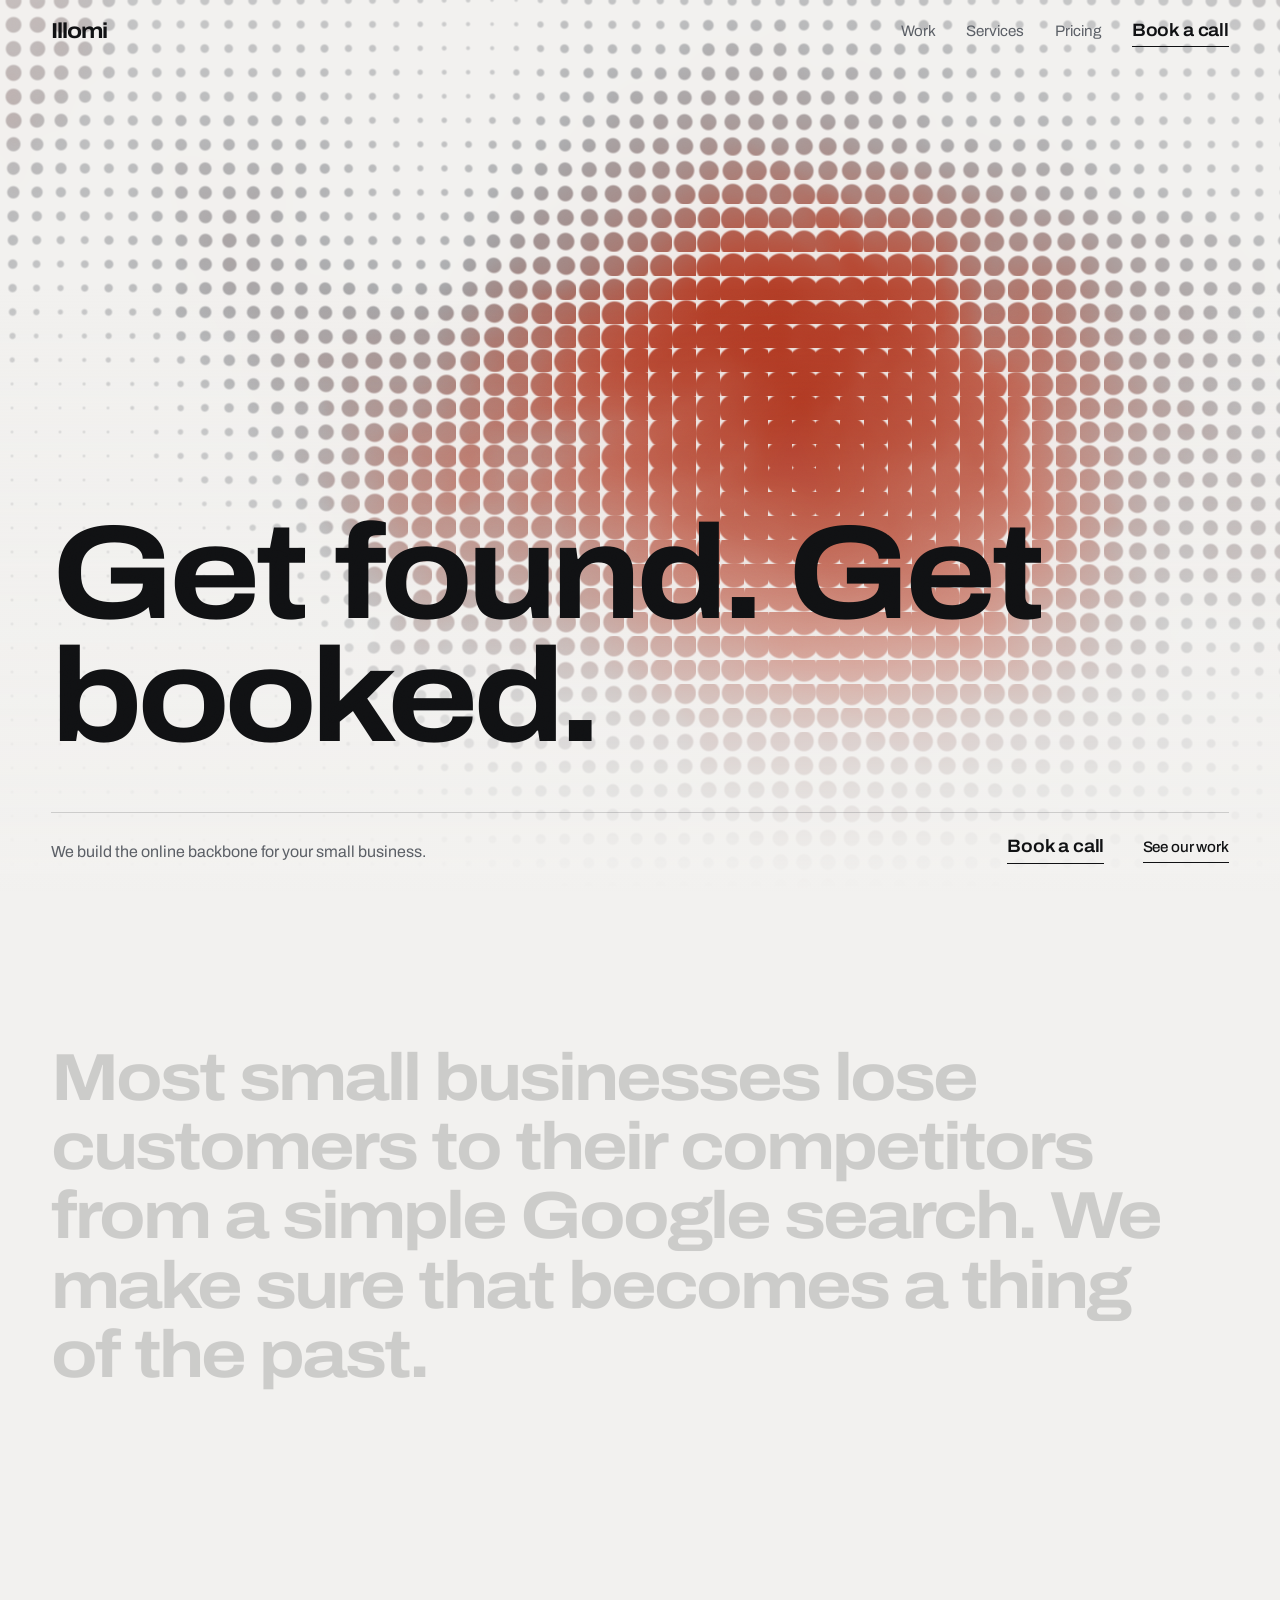
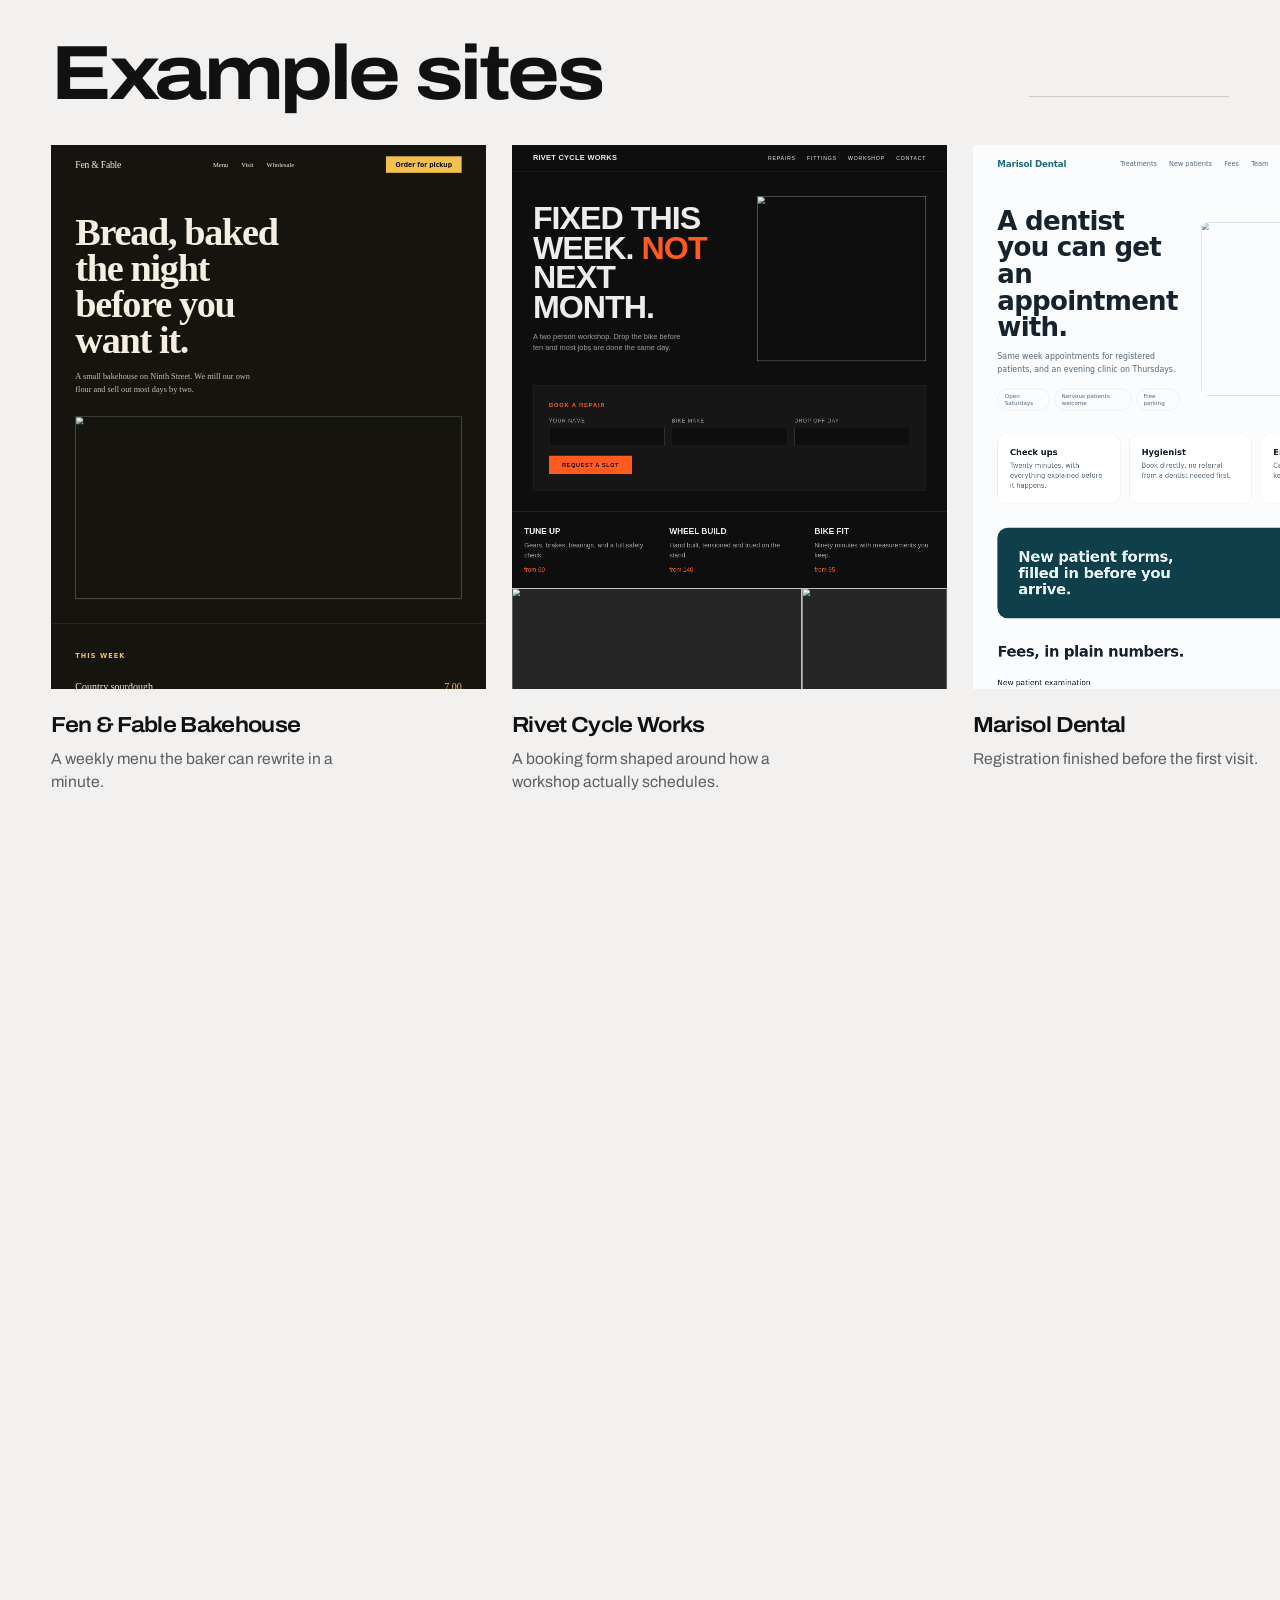
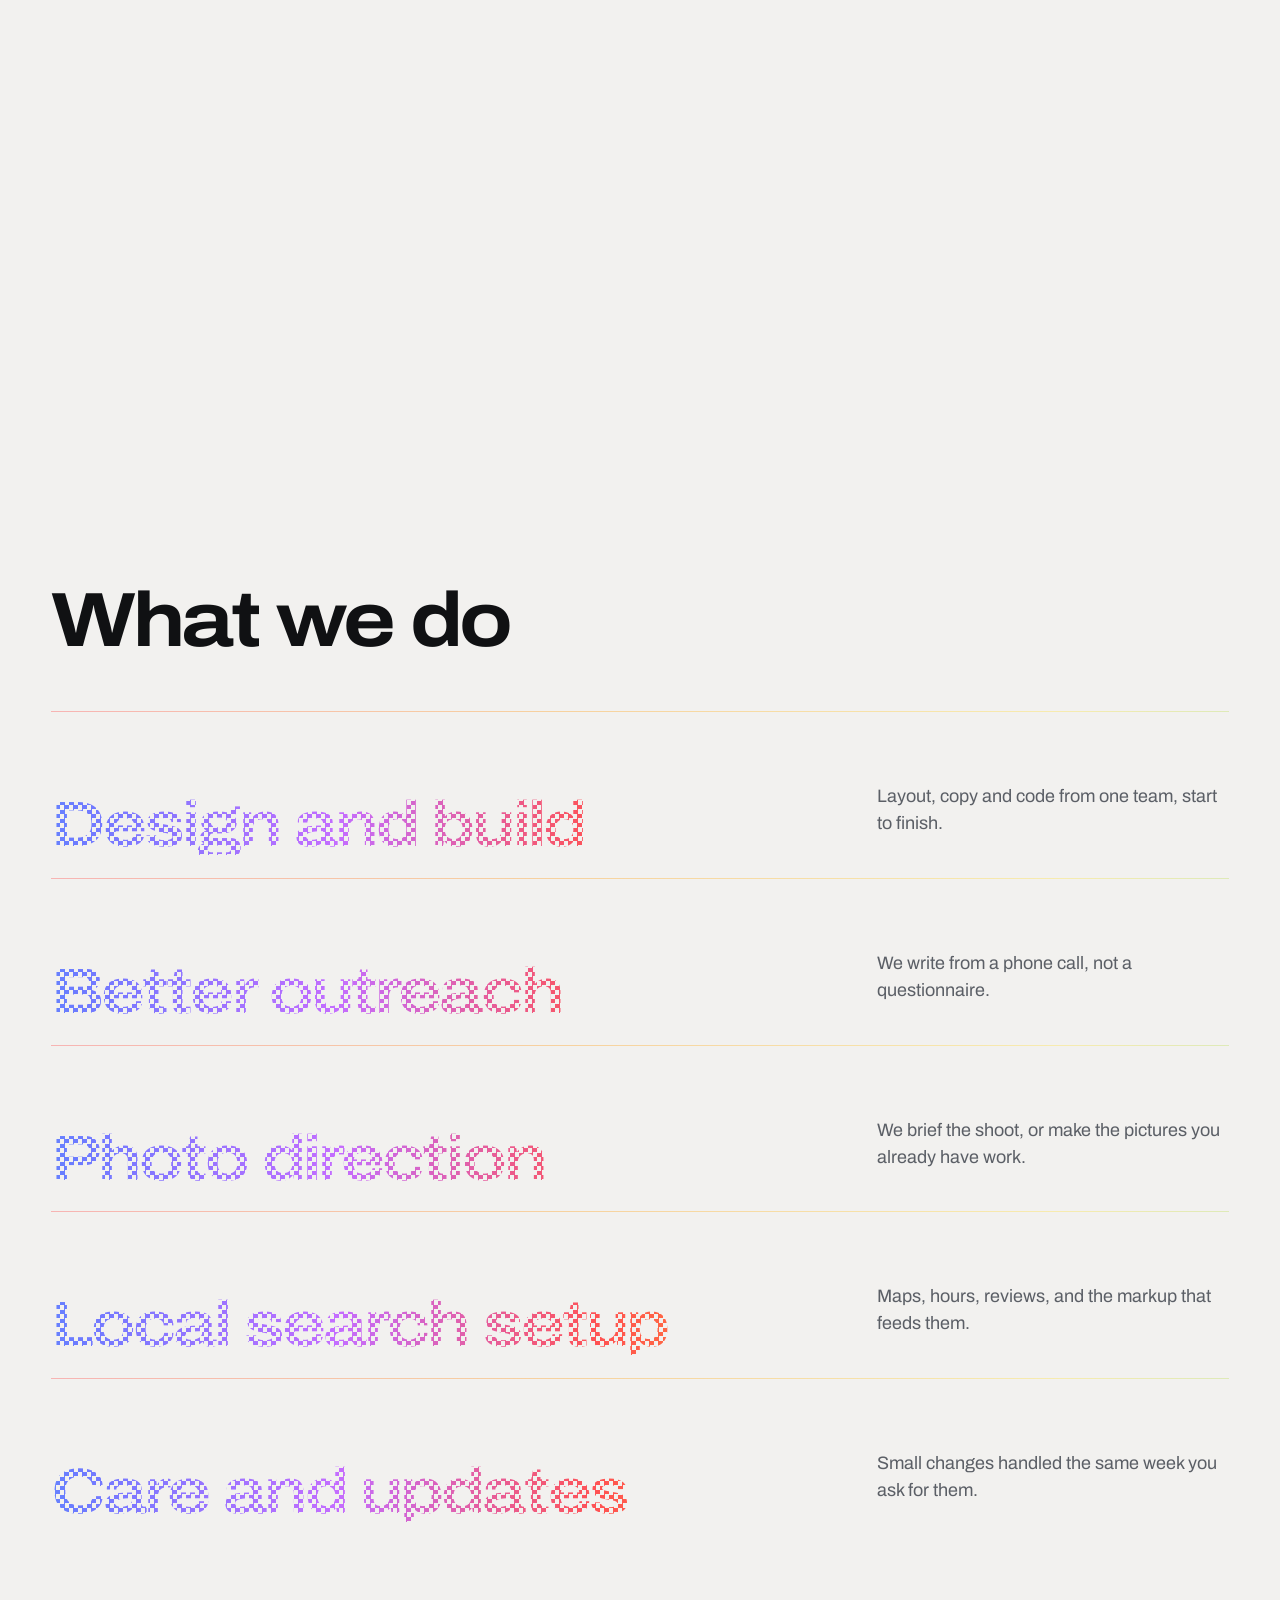
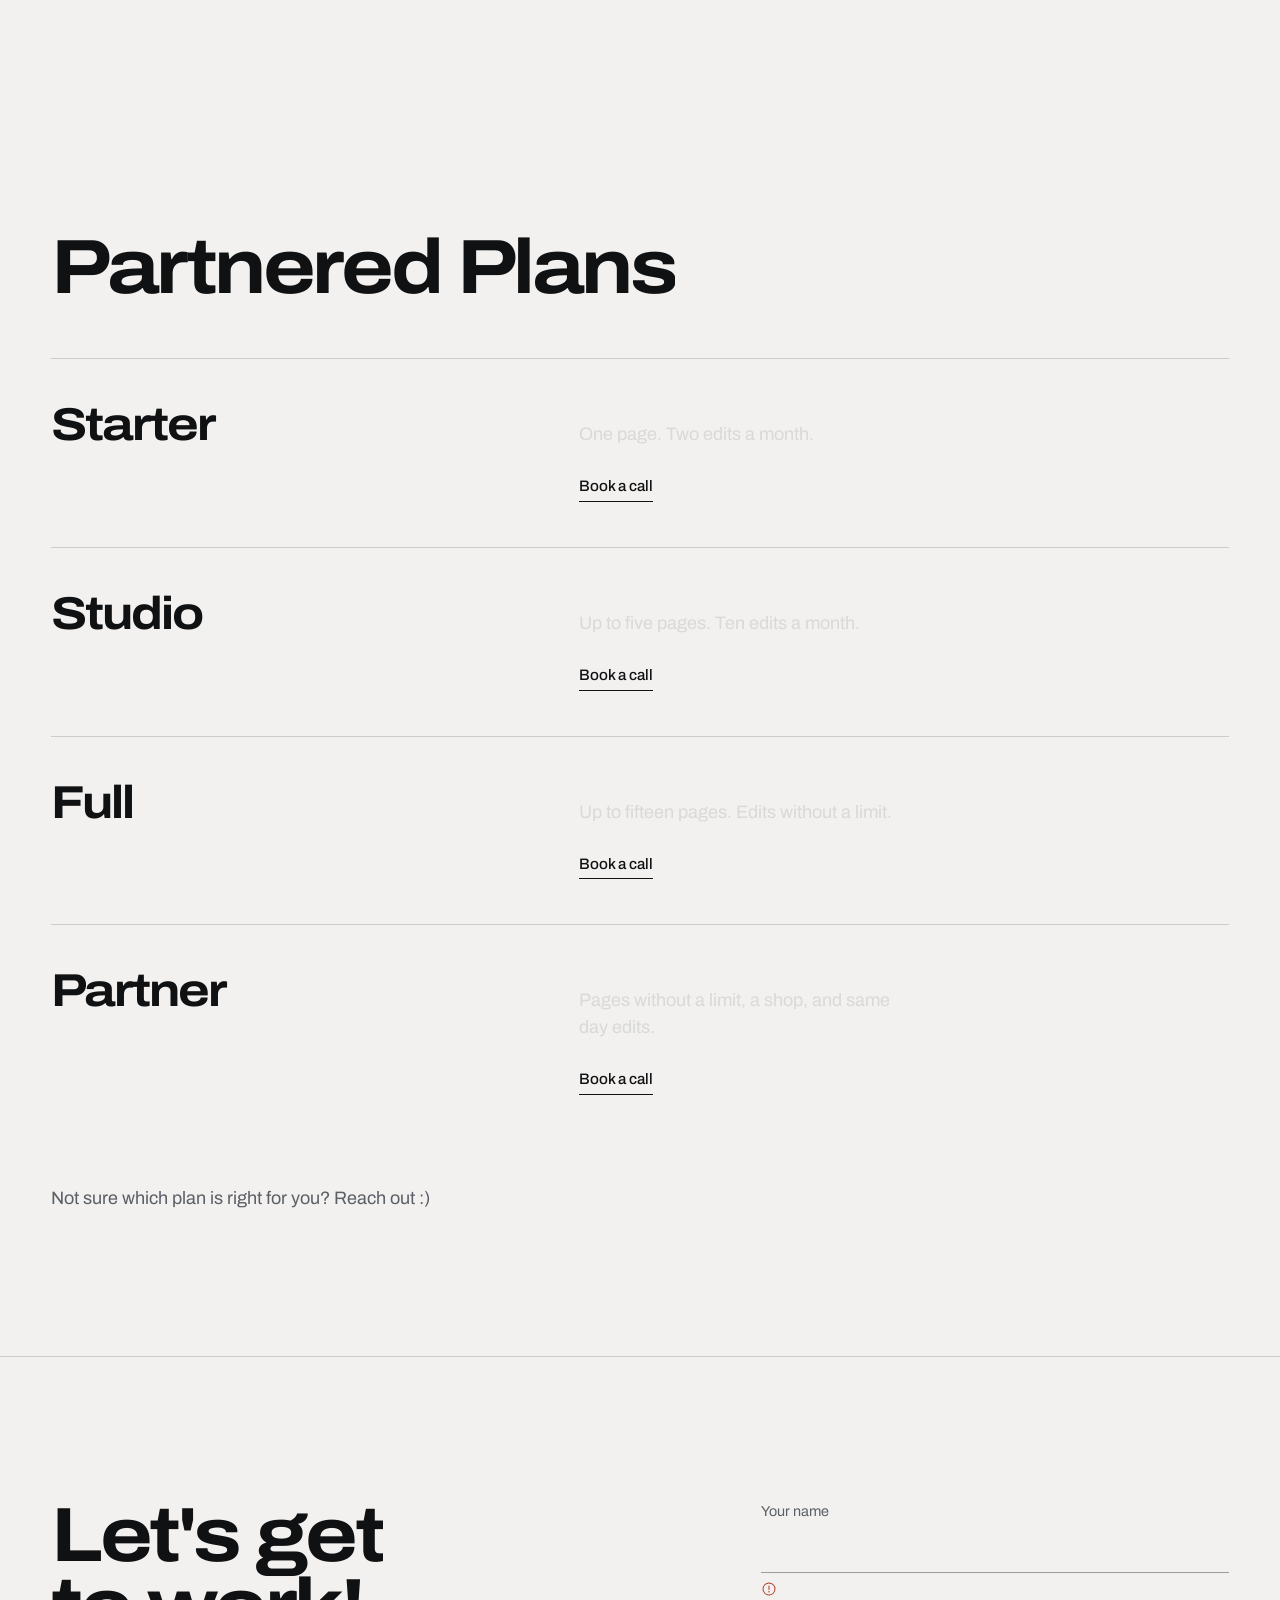
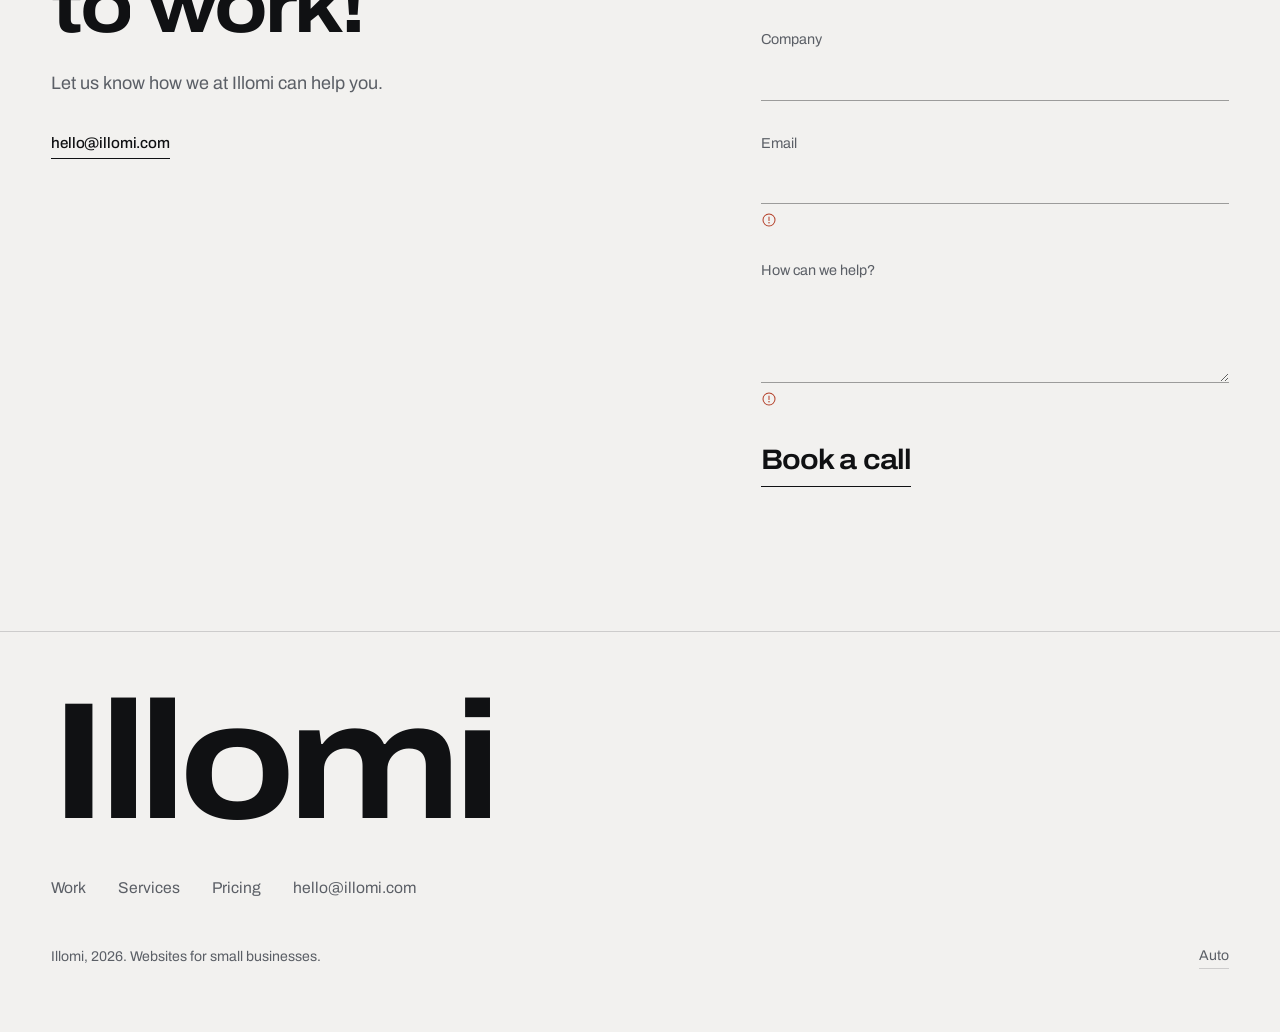
==== index.html @ 43e180fd "Updated Website Design wth better tiered model Better UI, less AI generated slop" ====
<!doctype html>
<html lang="en">
<head>
<meta charset="utf-8">
<meta name="viewport" content="width=device-width, initial-scale=1">
<title>Illomi | Websites for small businesses</title>
<meta name="description" content="Illomi designs and builds fast, easy-to-update websites for small businesses. Copy, design, build and launch, handled by one team.">
<meta name="theme-color" content="#08090B" media="(prefers-color-scheme: dark)">
<meta name="theme-color" content="#F2F1EF" media="(prefers-color-scheme: light)">

<meta property="og:title" content="Illomi | Websites for small businesses">
<meta property="og:description" content="Fast to load, simple to update, made to get you booked.">
<meta property="og:type" content="website">

<link rel="preconnect" href="https://fonts.googleapis.com">
<link rel="preconnect" href="https://fonts.gstatic.com" crossorigin>
<link rel="stylesheet" href="https://fonts.googleapis.com/css2?family=Archivo:ital,wdth,wght@0,75..125,100..900;1,75..125,100..900&display=swap">
<link rel="stylesheet" href="assets/css/site.css">
<script>
  /* before first paint: no flash of unrevealed type, no appearance swap */
  document.documentElement.classList.add("js");
  try {
    var t = localStorage.getItem("illomi-theme");
    if (t === "light" || t === "dark") document.documentElement.setAttribute("data-theme", t);
  } catch (e) {}
</script>
</head>
<body>

<a class="skip" href="#main">Skip to content</a>

<!-- Icons: Phosphor Icons (MIT), regular set from @phosphor-icons/core. Library paths, not hand-drawn. -->
<svg class="sprite" aria-hidden="true" focusable="false" width="0" height="0">
  <symbol id="i-arrow-up-right" viewBox="0 0 256 256"><path d="M200,64V168a8,8,0,0,1-16,0V83.31L69.66,197.66a8,8,0,0,1-11.32-11.32L172.69,72H88a8,8,0,0,1,0-16H192A8,8,0,0,1,200,64Z"/></symbol>
  <symbol id="i-arrow-right" viewBox="0 0 256 256"><path d="M221.66,133.66l-72,72a8,8,0,0,1-11.32-11.32L196.69,136H40a8,8,0,0,1,0-16H196.69L138.34,61.66a8,8,0,0,1,11.32-11.32l72,72A8,8,0,0,1,221.66,133.66Z"/></symbol>
  <symbol id="i-list" viewBox="0 0 256 256"><path d="M224,128a8,8,0,0,1-8,8H40a8,8,0,0,1,0-16H216A8,8,0,0,1,224,128ZM40,72H216a8,8,0,0,0,0-16H40a8,8,0,0,0,0,16ZM216,184H40a8,8,0,0,0,0,16H216a8,8,0,0,0,0-16Z"/></symbol>
  <symbol id="i-x" viewBox="0 0 256 256"><path d="M205.66,194.34a8,8,0,0,1-11.32,11.32L128,139.31,61.66,205.66a8,8,0,0,1-11.32-11.32L116.69,128,50.34,61.66A8,8,0,0,1,61.66,50.34L128,116.69l66.34-66.35a8,8,0,0,1,11.32,11.32L139.31,128Z"/></symbol>
  <symbol id="i-warning" viewBox="0 0 256 256"><path d="M128,24A104,104,0,1,0,232,128,104.11,104.11,0,0,0,128,24Zm0,192a88,88,0,1,1,88-88A88.1,88.1,0,0,1,128,216Zm-8-80V80a8,8,0,0,1,16,0v56a8,8,0,0,1-16,0Zm20,36a12,12,0,1,1-12-12A12,12,0,0,1,140,172Z"/></symbol>
</svg>

<!-- curtain: lifts once the type is ready, so the headline never lands mid-load -->
<div class="intro" id="intro" aria-hidden="true">
  <span class="intro__word">Illomi</span>
</div>

<header class="nav" id="nav">
  <div class="nav__inner">
    <a class="brand" href="#top" aria-label="Illomi, home">Illomi</a>

    <nav class="nav__links" aria-label="Primary">
      <a href="#work">Work</a>
      <a href="#services">Services</a>
      <a href="#pricing">Pricing</a>
      <a class="link link--lead" href="#contact">Book a call</a>
    </nav>

    <button class="burger" id="burger" type="button" aria-label="Open menu" aria-expanded="false" aria-controls="menu">
      <svg class="icon icon--open" aria-hidden="true"><use href="#i-list"/></svg>
      <svg class="icon icon--close" aria-hidden="true"><use href="#i-x"/></svg>
    </button>
  </div>
</header>

<div class="menu" id="menu" hidden>
  <nav class="menu__links" aria-label="Mobile">
    <a href="#work">Work</a>
    <a href="#services">Services</a>
    <a href="#pricing">Pricing</a>
    <a href="#contact">Book a call</a>
  </nav>
</div>

<main id="main">

<!-- ============ HERO: editorial manifesto over the light field ============ -->
<section class="hero" id="top">
  <canvas class="hero__gl" id="hero-gl" aria-hidden="true"></canvas>
  <div class="hero__fallback" aria-hidden="true"></div>

  <div class="hero__inner">
    <h1 class="hero__title" data-split>Get found. Get booked.</h1>
    <div class="hero__foot">
      <p class="hero__sub" data-reveal>We build the online backbone for your small business.</p>
      <p class="hero__cta" data-reveal>
        <a class="link link--lead" href="#contact">Book a call</a>
        <a class="link" href="#work">See our work</a>
      </p>
    </div>
  </div>
</section>

<!-- ============ STATEMENT: words fill as the section passes ============ -->
<section class="say">
  <p class="say__body" data-fill>Most small businesses lose customers to their competitors from a simple Google search. We make sure that becomes a thing of the past.</p>
</section>

<!-- ============ WORK: full bleed horizontal pan ============ -->
<section class="work" id="work">
  <div class="work__pin">
    <div class="work__sticky">
      <div class="work__head">
        <h2 class="h2" data-split>Example sites</h2>
        <div class="work__progress" aria-hidden="true"><span class="work__bar" id="work-bar"></span></div>
      </div>

      <div class="work__track" id="work-track">
        <!-- each card is a real page from /mockups, rendered live -->
        <article class="proj">
          <div class="proj__frame"><div class="proj__scroll"><iframe class="proj__site" src="mockups/bakehouse.html" title="Fen and Fable Bakehouse, concept design" loading="lazy" tabindex="-1" scrolling="no"></iframe></div></div>
          <div class="proj__meta">
            <h3 class="proj__name">Fen &amp; Fable Bakehouse</h3>
            <p class="proj__note">A weekly menu the baker can rewrite in a minute.</p>
          </div>
        </article>
        <article class="proj">
          <div class="proj__frame"><div class="proj__scroll"><iframe class="proj__site" src="mockups/cycle.html" title="Rivet Cycle Works, concept design" loading="lazy" tabindex="-1" scrolling="no"></iframe></div></div>
          <div class="proj__meta">
            <h3 class="proj__name">Rivet Cycle Works</h3>
            <p class="proj__note">A booking form shaped around how a workshop actually schedules.</p>
          </div>
        </article>
        <article class="proj">
          <div class="proj__frame"><div class="proj__scroll"><iframe class="proj__site" src="mockups/dental.html" title="Marisol Dental, concept design" loading="lazy" tabindex="-1" scrolling="no"></iframe></div></div>
          <div class="proj__meta">
            <h3 class="proj__name">Marisol Dental</h3>
            <p class="proj__note">Registration finished before the first visit.</p>
          </div>
        </article>
        <article class="proj">
          <div class="proj__frame"><div class="proj__scroll"><iframe class="proj__site" src="mockups/roastery.html" title="Kestrel Roasting Co., concept design" loading="lazy" tabindex="-1" scrolling="no"></iframe></div></div>
          <div class="proj__meta">
            <h3 class="proj__name">Kestrel Roasting Co.</h3>
            <p class="proj__note">A subscription you can pause without making an account.</p>
          </div>
        </article>
        <article class="proj">
          <div class="proj__frame"><div class="proj__scroll"><iframe class="proj__site" src="mockups/barbers.html" title="Copperline Barbers, concept design" loading="lazy" tabindex="-1" scrolling="no"></iframe></div></div>
          <div class="proj__meta">
            <h3 class="proj__name">Copperline Barbers</h3>
            <p class="proj__note">One page, one button, and the prices in plain sight.</p>
          </div>
        </article>
      </div>
    </div>
  </div>
</section>

<!-- ============ SERVICES: pointer tracked preview ============ -->
<section class="svc" id="services">
  <h2 class="h2 svc__h" data-split>What we do</h2>

  <ul class="svc__list" id="svc-list">
    <li class="svc__row">
      <h3 class="svc__name" data-fly>Design and build</h3>
      <p class="svc__desc">Layout, copy and code from one team, start to finish.</p>
    </li>
    <li class="svc__row">
      <h3 class="svc__name" data-fly>Better outreach</h3>
      <p class="svc__desc">We write from a phone call, not a questionnaire.</p>
    </li>
    <li class="svc__row">
      <h3 class="svc__name" data-fly>Photo direction</h3>
      <p class="svc__desc">We brief the shoot, or make the pictures you already have work.</p>
    </li>
    <li class="svc__row">
      <h3 class="svc__name" data-fly>Local search setup</h3>
      <p class="svc__desc">Maps, hours, reviews, and the markup that feeds them.</p>
    </li>
    <li class="svc__row">
      <h3 class="svc__name" data-fly>Care and updates</h3>
      <p class="svc__desc">Small changes handled the same week you ask for them.</p>
    </li>
  </ul>
</section>

<!-- ============ PARTNERED PLANS: four tiers, no prices ============ -->
<section class="price" id="pricing">
  <h2 class="h2" data-split>Partnered Plans</h2>

  <div class="rate" data-reveal>
    <h3 class="rate__name">Starter</h3>
    <p class="rate__body" data-fill>One page. Two edits a month.</p>
    <p class="rate__go"><a class="link" href="#contact">Book a call</a></p>
  </div>

  <div class="rate" data-reveal>
    <h3 class="rate__name">Studio</h3>
    <p class="rate__body" data-fill>Up to five pages. Ten edits a month.</p>
    <p class="rate__go"><a class="link" href="#contact">Book a call</a></p>
  </div>

  <div class="rate" data-reveal>
    <h3 class="rate__name">Full</h3>
    <p class="rate__body" data-fill>Up to fifteen pages. Edits without a limit.</p>
    <p class="rate__go"><a class="link" href="#contact">Book a call</a></p>
  </div>

  <div class="rate" data-reveal>
    <h3 class="rate__name">Partner</h3>
    <p class="rate__body" data-fill>Pages without a limit, a shop, and same day edits.</p>
    <p class="rate__go"><a class="link" href="#contact">Book a call</a></p>
  </div>

  <p class="price__foot" data-reveal>Not sure which plan is right for you? Reach out :)</p>
</section>

<!-- ============ CONTACT ============ -->
<section class="contact" id="contact">
  <div class="contact__copy">
    <h2 class="h2 contact__h" data-split>Let's get to work!</h2>
    <p class="contact__lead" data-reveal>Let us know how we at Illomi can help you.</p>
    <p class="contact__mail" data-reveal><a class="link" href="mailto:hello@illomi.com">hello@illomi.com</a></p>
  </div>

  <form class="form" id="form" novalidate>
    <div class="field">
      <label for="f-name">Your name</label>
      <input id="f-name" name="name" type="text" autocomplete="name" required>
      <p class="field__err" id="e-name" hidden><svg class="icon icon--sm" aria-hidden="true"><use href="#i-warning"/></svg><span></span></p>
    </div>

    <div class="field">
      <label for="f-company">Company</label>
      <input id="f-company" name="company" type="text" autocomplete="organization">
    </div>

    <div class="field">
      <label for="f-email">Email</label>
      <input id="f-email" name="email" type="email" autocomplete="email" required>
      <p class="field__err" id="e-email" hidden><svg class="icon icon--sm" aria-hidden="true"><use href="#i-warning"/></svg><span></span></p>
    </div>

    <div class="field">
      <label for="f-msg">How can we help?</label>
      <textarea id="f-msg" name="message" rows="3" required></textarea>
      <p class="field__err" id="e-msg" hidden><svg class="icon icon--sm" aria-hidden="true"><use href="#i-warning"/></svg><span></span></p>
    </div>

    <button class="submit" type="submit">
      <span class="submit__label">Book a call</span>
      <span class="submit__rule" aria-hidden="true"></span>
    </button>

    <p class="form__status" id="form-status" role="status" aria-live="polite"></p>
  </form>
</section>

</main>

<footer class="foot">
  <div class="foot__inner">
    <p class="foot__word">Illomi</p>
    <nav class="foot__links" aria-label="Footer">
      <a href="#work">Work</a>
      <a href="#services">Services</a>
      <a href="#pricing">Pricing</a>
      <a href="mailto:hello@illomi.com">hello@illomi.com</a>
    </nav>
    <div class="foot__end">
      <p class="foot__fine">Illomi, 2026. Websites for small businesses.</p>
      <button class="foot__theme" id="theme-toggle" type="button">
        <span class="vh">Appearance: </span><span id="theme-label">Auto</span>
      </button>
    </div>
  </div>
</footer>

<div class="grain" aria-hidden="true"></div>

<script src="assets/js/hero-gl.js" defer></script>
<script src="assets/js/app.js" defer></script>
</body>
</html>
---- assets/css/site.css ----
/* ==========================================================================
   Illomi
   Hand written CSS. No framework, no build step.

   SHAPE SYSTEM (one rule, no exceptions):
     radius 0 on everything. There are no pills, no rounded cards, no chips.
     Interactive affordances are RULES (1px lines), not shapes.
   COLOR SYSTEM:
     the page is monochrome. One accent exists and it appears in exactly three
     places: the light in the hero field, the rule that wipes in under a link
     on hover, and form error state. Never on a heading, an icon, or a border.
   Z-INDEX SCALE:
     0 hero canvas · 2 hero copy · 30 pointer preview · 40 nav · 50 menu
     60 grain · 70 skip link · 80 intro curtain
   ========================================================================== */

/* ---------- tokens: dark is the brand default ---------- */
:root {
  --bg:          #08090B;
  --bg-2:        #0D0F12;
  --text:        #F2F1EE;
  --text-2:      #9A9DA4;
  --line:        rgba(242, 241, 238, 0.14);
  --line-strong: rgba(242, 241, 238, 0.32);
  --accent:      #E9563A;
  --grain-op:    0.05;

  --nav-h: 64px;
  --maxw: 1560px;
  --gut: clamp(1.25rem, 4vw, 4rem);
  --sec: clamp(6rem, 16vh, 11rem);
  --ease: cubic-bezier(0.16, 1, 0.3, 1);

  /* the only place on the page that carries more than one hue. Scoped to the
     services section: its rules cycle, and the row you are on takes a wash. */
  --spectrum: linear-gradient(90deg, #FF5252, #FF9F1C, #FFE347, #3DD68C, #35C3F3, #6C7BFF, #C46DFF, #FF5252);

  color-scheme: dark;
}

/* light appearance: same page, same accent, no section ever inverts */
:root[data-theme="light"] {
  --bg:          #F2F1EF;
  --bg-2:        #E8E7E4;
  --text:        #101113;
  --text-2:      #5B5F66;
  --line:        rgba(16, 17, 19, 0.16);
  --line-strong: rgba(16, 17, 19, 0.38);
  --accent:      #B33D26;
  --grain-op:    0.035;
  color-scheme: light;
}
@media (prefers-color-scheme: light) {
  :root:not([data-theme="dark"]) {
    --bg:          #F2F1EF;
    --bg-2:        #E8E7E4;
    --text:        #101113;
    --text-2:      #5B5F66;
    --line:        rgba(16, 17, 19, 0.16);
    --line-strong: rgba(16, 17, 19, 0.38);
    --accent:      #B33D26;
    --grain-op:    0.035;
    color-scheme: light;
  }
}

/* ---------- reset ---------- */
*, *::before, *::after { box-sizing: border-box; }
html { -webkit-text-size-adjust: 100%; }
body {
  margin: 0;
  background: var(--bg);
  color: var(--text);
  font-family: "Archivo", ui-sans-serif, system-ui, "Segoe UI", Helvetica, Arial, sans-serif;
  font-size: clamp(1rem, 0.95rem + 0.25vw, 1.125rem);
  line-height: 1.5;
  font-synthesis-weight: none;
  -webkit-font-smoothing: antialiased;
  overflow-x: hidden;
}
img { max-width: 100%; display: block; }
ul, ol { margin: 0; padding: 0; list-style: none; }
h1, h2, h3, p, blockquote { margin: 0; }
a { color: inherit; text-decoration: none; }
button { font: inherit; color: inherit; background: none; border: 0; padding: 0; cursor: pointer; }
.sprite { position: absolute; }

::selection { background: var(--text); color: var(--bg); }
:focus-visible { outline: 2px solid var(--accent); outline-offset: 4px; }

.skip {
  position: fixed; top: 1rem; left: 1rem; z-index: 70;
  padding: 0.7rem 1.1rem; background: var(--text); color: var(--bg);
  font-weight: 600; transform: translateY(-200%);
  transition: transform 0.2s var(--ease);
}
.skip:focus-visible { transform: none; }

.vh {
  position: absolute; width: 1px; height: 1px;
  margin: -1px; padding: 0; overflow: hidden;
  clip-path: inset(50%); white-space: nowrap; border: 0;
}

section[id] { scroll-margin-top: var(--nav-h); }

/* ---------- display type ---------- */
/* One family. The width axis carries the display voice, so there is no
   second typeface and no serif anywhere. */
.hero__title, .h2, .say__body, .svc__name,
.rate__name, .rate__fig, .intro__word, .foot__word, .brand {
  font-variation-settings: "wdth" 115, "wght" 700;
  letter-spacing: -0.045em;
  line-height: 0.92;
}
.h2 { font-size: clamp(2.25rem, 6vw, 5rem); text-wrap: balance; }

.icon { width: 1.5rem; height: 1.5rem; fill: currentColor; flex: none; }
.icon--sm { width: 1rem; height: 1rem; }

/* ---------- the link: a rule, not a button ----------
   Resting rule is the text colour. On hover it retracts to the right while an
   accent rule grows in from the left. This is the only motion-coloured moment
   on the page. */
.link {
  position: relative; display: inline-block;
  padding-bottom: 4px;
  font-size: clamp(0.95rem, 1.05vw, 1.05rem);
  font-weight: 500; letter-spacing: -0.01em; white-space: nowrap;
}
.link::before, .link::after {
  content: ""; position: absolute; left: 0; right: 0; bottom: 0; height: 1px;
  transition: transform 0.55s var(--ease);
}
.link::after  { background: currentColor; transform: scaleX(1); transform-origin: right; }
.link::before { background: var(--accent); transform: scaleX(0); transform-origin: left; }
.link:hover::after  { transform: scaleX(0); }
.link:hover::before { transform: scaleX(1); transition-delay: 0.08s; }
.link:active { transform: translateY(1px); }
.link--lead {
  font-size: clamp(1.05rem, 1.4vw, 1.35rem);
  font-variation-settings: "wdth" 108, "wght" 620;
}

/* ---------- intro curtain ---------- */
.intro {
  position: fixed; inset: 0; z-index: 80;
  background: var(--bg);
  display: none; place-items: center;
  transform: translateY(0);
}
.js .intro { display: grid; }
.intro__word { font-size: clamp(2.5rem, 9vw, 7rem); }
.intro.is-done { transform: translateY(-101%); transition: transform 0.95s var(--ease); }

/* ---------- nav ---------- */
.nav {
  position: fixed; top: 0; left: 0; right: 0; z-index: 40;
  height: var(--nav-h);
  transition: background-color 0.5s var(--ease), backdrop-filter 0.5s var(--ease);
}
.nav.is-stuck {
  background: color-mix(in srgb, var(--bg) 88%, transparent);
  backdrop-filter: blur(14px);
  -webkit-backdrop-filter: blur(14px);
}
.nav__inner {
  height: 100%;
  width: min(var(--maxw), 100%); margin-inline: auto; padding-inline: var(--gut);
  display: flex; align-items: center; justify-content: space-between; gap: 1.5rem;
}
.brand { font-size: 1.35rem; }
.nav__links { display: flex; align-items: baseline; gap: clamp(1.25rem, 2.4vw, 2.75rem); }
.nav__links > a:not(.link) {
  position: relative; font-size: 0.95rem; color: var(--text-2);
  transition: color 0.3s var(--ease);
}
.nav__links > a:not(.link):hover { color: var(--text); }

.burger { display: none; width: 40px; height: 40px; place-items: center; margin-right: -8px; }
.icon--close { display: none; }
.menu-open .icon--open { display: none; }
.menu-open .icon--close { display: block; }

.menu { position: fixed; inset: 0; z-index: 50; background: var(--bg); display: grid; place-items: center; }
.menu[hidden] { display: none; }
.menu__links { display: grid; gap: 0.75rem; text-align: center; }
.menu__links a {
  font-size: clamp(2.25rem, 11vw, 4rem);
  font-variation-settings: "wdth" 115, "wght" 700;
  letter-spacing: -0.045em;
  padding: 0.4rem 0;
}

/* ---------- hero: editorial manifesto over the light field ---------- */
.hero {
  position: relative; min-height: 100dvh;
  display: grid; align-content: end;
  padding-top: calc(var(--nav-h) + 1rem);
  padding-bottom: clamp(1.5rem, 4vh, 3rem);
  padding-inline: var(--gut);
  overflow: hidden;
}
.hero__gl, .hero__fallback { position: absolute; inset: 0; width: 100%; height: 100%; }
.hero__fallback {
  z-index: 0;
  background:
    radial-gradient(58% 52% at 70% 34%, color-mix(in srgb, var(--accent) 30%, transparent), transparent 72%),
    radial-gradient(46% 42% at 18% 76%, color-mix(in srgb, var(--accent) 12%, transparent), transparent 72%),
    var(--bg);
}
.hero__gl { z-index: 1; opacity: 0; transition: opacity 1.4s var(--ease); }
.hero__gl.is-live { opacity: 1; }
.hero::after {
  content: ""; position: absolute; inset: 0; z-index: 1; pointer-events: none;
  background: linear-gradient(to top, var(--bg) 1%, color-mix(in srgb, var(--bg) 40%, transparent) 34%, transparent 68%);
}
.hero__inner {
  position: relative; z-index: 2;
  width: min(var(--maxw), 100%); margin-inline: auto;
  display: grid; gap: clamp(2rem, 6vh, 4rem);
}
.hero__title {
  font-size: clamp(2.75rem, 10.4vw, 9.5rem);
  max-width: 18ch;
}
.hero__foot {
  display: grid; grid-template-columns: minmax(0, 1fr) auto;
  align-items: end; gap: 1.5rem clamp(2rem, 6vw, 6rem);
  border-top: 1px solid var(--line);
  padding-top: clamp(1rem, 2.2vh, 1.75rem);
}
.hero__sub { color: var(--text-2); max-width: 46ch; font-size: clamp(1rem, 1.25vw, 1.2rem); }
.hero__cta { display: flex; flex-wrap: wrap; align-items: baseline; gap: 1.25rem clamp(1.5rem, 3vw, 2.75rem); }

/* ---------- statement: words fill as the section passes ---------- */
.say {
  width: min(var(--maxw), 100%); margin-inline: auto; padding-inline: var(--gut);
  padding-block: var(--sec);
}
.say__body {
  font-size: clamp(1.75rem, 5.2vw, 4.5rem);
  line-height: 1.04;
  max-width: 24ch;
}
[data-fill] .fw { transition: opacity 0.35s linear; }

/* ---------- work: full bleed horizontal pan ---------- */
.work__pin { height: 340vh; }
.work__sticky {
  position: sticky; top: 0; height: 100dvh;
  display: flex; flex-direction: column; justify-content: center;
  gap: clamp(1.5rem, 4vh, 3rem);
  overflow: hidden; padding-top: var(--nav-h);
}
.work__head {
  width: min(var(--maxw), 100%); margin-inline: auto; padding-inline: var(--gut);
  display: flex; align-items: end; justify-content: space-between; gap: 2rem;
}
.work__intro { display: grid; gap: 1rem; }
.work__note { color: var(--text-2); max-width: 56ch; font-size: 0.98rem; line-height: 1.5; }
.work__progress { width: min(200px, 26vw); height: 1px; background: var(--line); flex: none; margin-bottom: 0.75rem; }
.work__bar { display: block; height: 1px; background: var(--text); transform: scaleX(0); transform-origin: left; }
.work__track { display: flex; gap: clamp(1rem, 2vw, 2rem); padding-inline: var(--gut); will-change: transform; }
.proj { flex: 0 0 clamp(280px, 34vw, 560px); }
/* Each card is a REAL page from /mockups, scaled down inside its frame.
   --k is the scale factor (frame width / the mockup's 1000px design width) and
   --play is how far the page can travel to reveal the rest of the design.
   Both are set in app.js because they depend on measured width. */
.proj__frame { position: relative; overflow: hidden; aspect-ratio: 4 / 5; background: var(--bg-2); cursor: ns-resize; }
.proj__scroll {
  position: absolute; inset: 0;
  transform: translate3d(0, 0, 0);
  transition: transform 0.35s var(--ease);
}
.proj__scroll.is-scanning { transition: none; }   /* direct control, no lag */
.proj__site {
  width: 1000px; height: var(--h, 1400px); border: 0; display: block;
  transform: scale(var(--k, 0.4)); transform-origin: 0 0;
  pointer-events: none;              /* drag and pan gestures pass through */
}
.proj__meta { margin-top: 1.25rem; display: grid; gap: 0.4rem; }
.proj__name { font-size: clamp(1.15rem, 1.7vw, 1.6rem); font-variation-settings: "wdth" 110, "wght" 640; letter-spacing: -0.03em; }
.proj__note { color: var(--text-2); font-size: 0.98rem; max-width: 34ch; line-height: 1.45; }

/* ---------- services: pointer tracked preview ---------- */
.svc {
  width: min(var(--maxw), 100%); margin-inline: auto; padding-inline: var(--gut);
  padding-block: var(--sec);
}
.svc__h { margin-bottom: clamp(2.5rem, 6vh, 4.5rem); }
.svc__row {
  position: relative;
  display: grid; grid-template-columns: minmax(0, 1fr) minmax(0, 22rem);
  gap: 0.75rem clamp(2rem, 5vw, 5rem);
  align-items: baseline;
  padding-block: clamp(1.5rem, 3.2vw, 2.75rem);
}

.svc__name {
  font-size: clamp(1.75rem, 5vw, 4rem);
  transition: transform 0.6s var(--ease), opacity 0.4s var(--ease);
}
.svc__desc { color: var(--text-2); transition: opacity 0.4s var(--ease); }
.svc__row:hover .svc__name, .svc__row:focus-within .svc__name {
  transform: translateX(clamp(0.75rem, 2vw, 2.25rem));
}
/* everything else recedes so the hovered row owns the section */
.svc__list:hover .svc__row:not(:hover) .svc__name,
.svc__list:hover .svc__row:not(:hover) .svc__desc { opacity: 0.35; }

/* ---------- process: sticky stack of full bleed bands ---------- */

/* ---------- pricing: set as type, not as plan cards ---------- */
.price {
  width: min(var(--maxw), 100%); margin-inline: auto; padding-inline: var(--gut);
  padding-block: var(--sec);
}
.price .h2 { margin-bottom: clamp(2.5rem, 6vh, 4.5rem); }

/* reads as a price list: name, one line, figure. The figure is the only
   thing right aligned on the page, which is what makes the row scannable. */
.rate {
  border-top: 1px solid var(--line);
  padding-block: clamp(2rem, 5vh, 3.5rem);
  display: grid;
  grid-template-columns: minmax(0, 1fr) minmax(0, 1.4fr);
  gap: 0.75rem clamp(2rem, 5vw, 5rem);
  align-items: baseline;
}
.rate__name { grid-column: 1; grid-row: 1; font-size: clamp(1.75rem, 3.6vw, 3rem); }
.rate__body { grid-column: 2; grid-row: 1; color: var(--text-2); max-width: 34ch; }

.rate__go   { grid-column: 2; grid-row: 2; margin-top: 0.75rem; }
.price__foot { margin-top: clamp(2rem, 5vh, 3.5rem); color: var(--text-2); max-width: 52ch; }

/* ---------- contact ---------- */
.contact {
  width: min(var(--maxw), 100%); margin-inline: auto; padding-inline: var(--gut);
  padding-block: var(--sec);
  border-top: 1px solid var(--line);
  display: grid; grid-template-columns: repeat(12, 1fr);
  gap: clamp(3rem, 7vw, 6rem) clamp(1.5rem, 3vw, 3rem);
}
.contact__copy { grid-column: 1 / span 6; align-self: start; }
.contact__lead { margin-top: 1.75rem; color: var(--text-2); max-width: 36ch; }
.contact__mail { margin-top: 2rem; }

.form { grid-column: 8 / span 5; display: grid; gap: 2rem; align-content: start; }
.field { display: grid; gap: 0.5rem; }
.field label { font-size: 0.9rem; color: var(--text-2); }
.field input, .field textarea {
  width: 100%; font: inherit; font-size: 1.05rem; color: var(--text);
  background: transparent;
  border: 0; border-bottom: 1px solid var(--line-strong);
  border-radius: 0; padding: 0.5rem 0;
  transition: border-color 0.3s var(--ease);
}
.field textarea { resize: vertical; min-height: 4.5rem; line-height: 1.5; }
.field input:hover, .field textarea:hover { border-bottom-color: var(--text); }
.field input:focus-visible, .field textarea:focus-visible { outline-offset: 6px; }
.field__hint { font-size: 0.85rem; color: var(--text-2); }
.field__err { display: flex; align-items: center; gap: 0.4rem; font-size: 0.85rem; color: var(--accent); }
.field.is-bad input, .field.is-bad textarea { border-bottom-color: var(--accent); }

.submit { position: relative; justify-self: start; padding-bottom: 6px; }
.submit__label { font-size: clamp(1.25rem, 2.2vw, 1.9rem); font-variation-settings: "wdth" 110, "wght" 640; letter-spacing: -0.03em; }
.submit__rule { position: absolute; left: 0; right: 0; bottom: 0; height: 1px; background: currentColor; transform-origin: left; }
.submit:hover .submit__rule { animation: wipe 0.7s var(--ease); }
@keyframes wipe { 0% { transform: scaleX(1); transform-origin: right; } 49% { transform: scaleX(0); transform-origin: right; } 51% { transform: scaleX(0); transform-origin: left; } 100% { transform: scaleX(1); transform-origin: left; } }
.form.is-sending .submit { opacity: 0.55; pointer-events: none; }
.form.is-sending .submit__rule { animation: pulse 1s linear infinite; }
@keyframes pulse { 0%, 100% { transform: scaleX(0.15); } 50% { transform: scaleX(1); } }
.form__status:empty { display: none; }
.form__status { font-size: 0.95rem; color: var(--text-2); }
.form__status.is-ok { color: var(--text); }

/* ---------- footer ---------- */
.foot { border-top: 1px solid var(--line); padding-block: clamp(3rem, 7vh, 5rem); }
.foot__inner {
  width: min(var(--maxw), 100%); margin-inline: auto; padding-inline: var(--gut);
  display: grid; gap: clamp(2rem, 5vh, 3.5rem);
}
.foot__word { font-size: clamp(3rem, 13vw, 11rem); line-height: 0.82; }
.foot__links { display: flex; flex-wrap: wrap; gap: 0.5rem 2rem; }
.foot__links a { color: var(--text-2); font-size: 0.98rem; transition: color 0.3s var(--ease); }
.foot__links a:hover { color: var(--text); }
.foot__end { display: flex; flex-wrap: wrap; align-items: center; justify-content: space-between; gap: 1rem 2rem; }
.foot__fine { color: var(--text-2); font-size: 0.88rem; }
.foot__theme { color: var(--text-2); font-size: 0.88rem; border-bottom: 1px solid var(--line); padding-bottom: 2px; transition: color 0.3s var(--ease), border-color 0.3s var(--ease); }
.foot__theme:hover { color: var(--text); border-bottom-color: var(--text); }

/* ---------- grain: fixed layer only, never on a scrolling box ---------- */
.grain {
  position: fixed; inset: 0; z-index: 60; pointer-events: none;
  opacity: var(--grain-op); mix-blend-mode: overlay;
  background-image: url("data:image/svg+xml,%3Csvg xmlns='http://www.w3.org/2000/svg' width='180' height='180'%3E%3Cfilter id='n'%3E%3CfeTurbulence type='fractalNoise' baseFrequency='0.85' numOctaves='3'/%3E%3C/filter%3E%3Crect width='100%25' height='100%25' filter='url(%23n)'/%3E%3C/svg%3E");
}


/* ---------- dynamic colour, services only ----------
   Every row rule is a slowly drifting band of the spectrum. The row you are
   reading, or hovering, brightens its rule and takes a colour wash.

   The wash is held at 65% plain text colour. That is not a taste number: below
   60% the yellow stop drops under 4.5:1 on the light appearance, so 65% is the
   nearest safe step with margin. Measured across all seven stops in both
   appearances, the worst case is 5.20:1. */
.svc__row::before {
  content: ""; position: absolute; top: 0; left: 0; right: 0; height: 1px;
  background-image: var(--spectrum);
  background-size: 300% 100%;
  animation: drift 18s linear infinite;
  opacity: 0.38;
  transition: opacity 0.6s var(--ease), height 0.6s var(--ease);
}
.svc__row.is-lit::before, .svc__row:hover::before { opacity: 1; height: 2px; }

.svc__row.is-lit .svc__name:not(.is-flying),
.svc__row:hover .svc__name:not(.is-flying) {
  background-image: var(--spectrum);
  background-size: 300% 100%;
  -webkit-background-clip: text;
  background-clip: text;
  color: color-mix(in srgb, var(--text) 65%, transparent);
  animation: drift 18s linear infinite;
}
@keyframes drift { to { background-position: 300% 0; } }

/* ---------- scroll flown type ----------
   Each service name flies up from below as you scroll toward it, sits still
   and fully legible while it is in the reading zone, then flies away as you
   scroll past it into the plans.

   The rainbow and the pixel break are MOTION ONLY. At rest the name is solid
   --text at full contrast; the effect exists while the word is travelling and
   is gone by the time you are reading it. That keeps the page's one accent
   colour system intact everywhere it can actually be read.
     --fy    vertical travel, px
     --solid how much of the plain text colour is left, 100% = no rainbow
     --px    checker size, the pixel break
   All three are written per frame by app.js. */
.svc__name {
  transform: translate3d(0, var(--fy, 0px), 0);
  will-change: transform;
}
.svc__name.is-flying {
  background-image: var(--spectrum);
  background-size: 240% 100%;
  background-position: var(--bgx, 0%) 0;
  -webkit-background-clip: text;
  background-clip: text;
  color: color-mix(in srgb, var(--text) var(--solid, 100%), transparent);
  -webkit-mask-image: repeating-conic-gradient(#000 0% 25%, transparent 0% 50%);
  mask-image: repeating-conic-gradient(#000 0% 25%, transparent 0% 50%);
  -webkit-mask-size: var(--px, 3px) var(--px, 3px);
  mask-size: var(--px, 3px) var(--px, 3px);
}

/* ---------- entrance primitives ---------- */
.js [data-split], .js [data-reveal] { opacity: 0; }
.js [data-split].is-ready { opacity: 1; }
.sw { display: inline-block; overflow: hidden; vertical-align: bottom; padding-bottom: 0.16em; margin-bottom: -0.16em; }
.sw__i {
  display: inline-block; transform: translate3d(0, 110%, 0);
  transition: transform 1.05s var(--ease); transition-delay: var(--d, 0ms);
}
[data-split].is-in .sw__i { transform: none; }
[data-reveal] {
  transform: translate3d(0, 1.25rem, 0);
  transition: opacity 0.9s var(--ease), transform 0.9s var(--ease);
  transition-delay: var(--d, 0ms);
}
.js [data-reveal].is-in { opacity: 1; transform: none; }

/* ==========================================================================
   MOBILE COLLAPSE, declared per layout rather than assumed
   ========================================================================== */
@media (max-width: 1024px) {
  .contact__copy, .form { grid-column: 1 / -1; }

  .rate { grid-template-columns: minmax(0, 1fr); gap: 0.5rem; }
  .rate__name { grid-row: 1; }
  .rate__body { grid-column: 1; grid-row: 2; max-width: 46ch; margin-top: 0.5rem; }
  .rate__go   { grid-column: 1; grid-row: 3; }
}

@media (max-width: 900px) {
  .nav__links { display: none; }
  .burger { display: grid; }

  .hero__foot { grid-template-columns: minmax(0, 1fr); }

  /* horizontal pan collapses to a native snap rail: no pin, no hijack */
  .work__pin { height: auto; }
  .work__sticky { position: static; height: auto; padding-top: 0; padding-block: var(--sec); }
  .work__track {
    transform: none !important;
    overflow-x: auto; scroll-snap-type: x mandatory;
    padding-bottom: 1rem; -webkit-overflow-scrolling: touch;
  }
  .proj { scroll-snap-align: start; flex-basis: min(78vw, 380px); }
  .proj__scroll { transition: none; transform: none !important; }
  .work__progress { display: none; }

  /* pointer preview means nothing on touch, so each row carries its own image */

  .svc__row { grid-template-columns: auto minmax(0, 1fr); align-items: center; }

  .svc__name, .svc__desc { grid-column: 2; }
  .svc__row:hover .svc__name { transform: none; }
  .svc__name { transform: none !important; }
  .svc__name.is-flying {
    background-image: none; color: var(--text) !important;
    -webkit-mask-image: none; mask-image: none;
  }
  .svc__list:hover .svc__row:not(:hover) .svc__name,
  .svc__list:hover .svc__row:not(:hover) .svc__desc { opacity: 1; }

  /* the scroll fill is a desktop effect: without it running, the words must
     not be left sitting at their dimmed start value */
  [data-fill] .fw { opacity: 1 !important; }
  .svc__name { transform: none !important; }
  .svc__name.is-flying {
    background-image: none; color: var(--text) !important;
    -webkit-mask-image: none; mask-image: none;
  }
}

@media (max-width: 900px) {
  /* Text links are the only affordance on this page, so on touch their hit
     area grows upward. Negative margin keeps the rule and the layout put. */
  .link { padding-top: 0.75rem; margin-top: -0.75rem; }
  .brand, .foot__theme { padding-block: 0.6rem; margin-block: -0.6rem; }
  .foot__links a { padding-block: 0.6rem; }
}

@media (max-width: 560px) {
  .foot__links { gap: 0.25rem 1.5rem; }
  .hero__title { max-width: none; }
}

/* ==========================================================================
   REDUCED MOTION: every hijack, loop and physics collapses to static
   ========================================================================== */
@media (prefers-reduced-motion: reduce) {
  *, *::before, *::after {
    animation-duration: 0.001ms !important;
    animation-iteration-count: 1 !important;
    transition-duration: 0.001ms !important;
  }
  .js [data-split], .js [data-reveal] { opacity: 1 !important; }
  .sw__i { transform: none !important; }
  [data-reveal] { transform: none !important; }
  [data-fill] .fw { opacity: 1 !important; }
  .svc__name { transform: none !important; }
  .svc__name.is-flying {
    background-image: none; color: var(--text) !important;
    -webkit-mask-image: none; mask-image: none;
  }

  .intro { display: none !important; }

  .work__pin { height: auto; }
  .work__sticky { position: static; height: auto; padding-top: 0; padding-block: var(--sec); }
  .work__track { transform: none !important; overflow-x: auto; scroll-snap-type: x mandatory; }
  .proj__scroll { transition: none; transform: none !important; }
  .work__progress { display: none; }

}

/* reduced transparency: drop the blur, keep the contrast */
@media (prefers-reduced-transparency: reduce) {
  .nav.is-stuck { background: var(--bg); backdrop-filter: none; -webkit-backdrop-filter: none; }
}
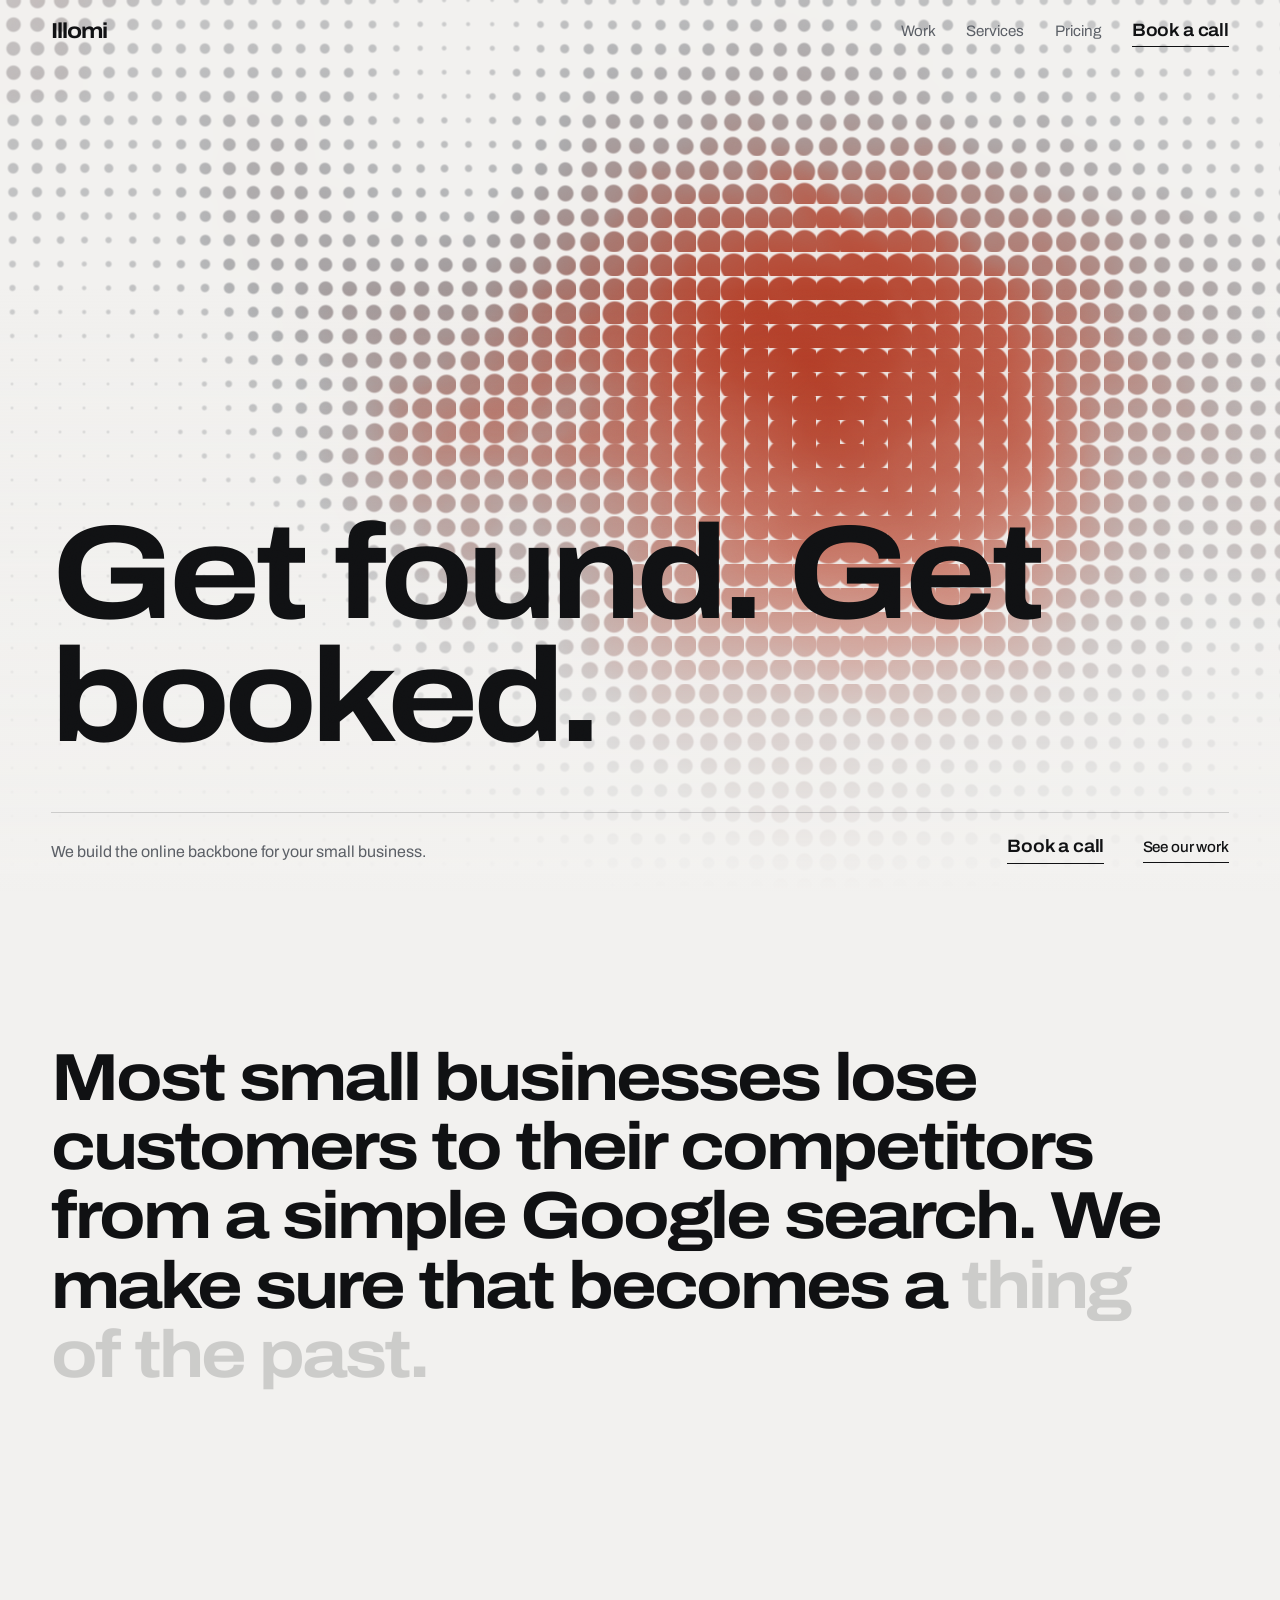
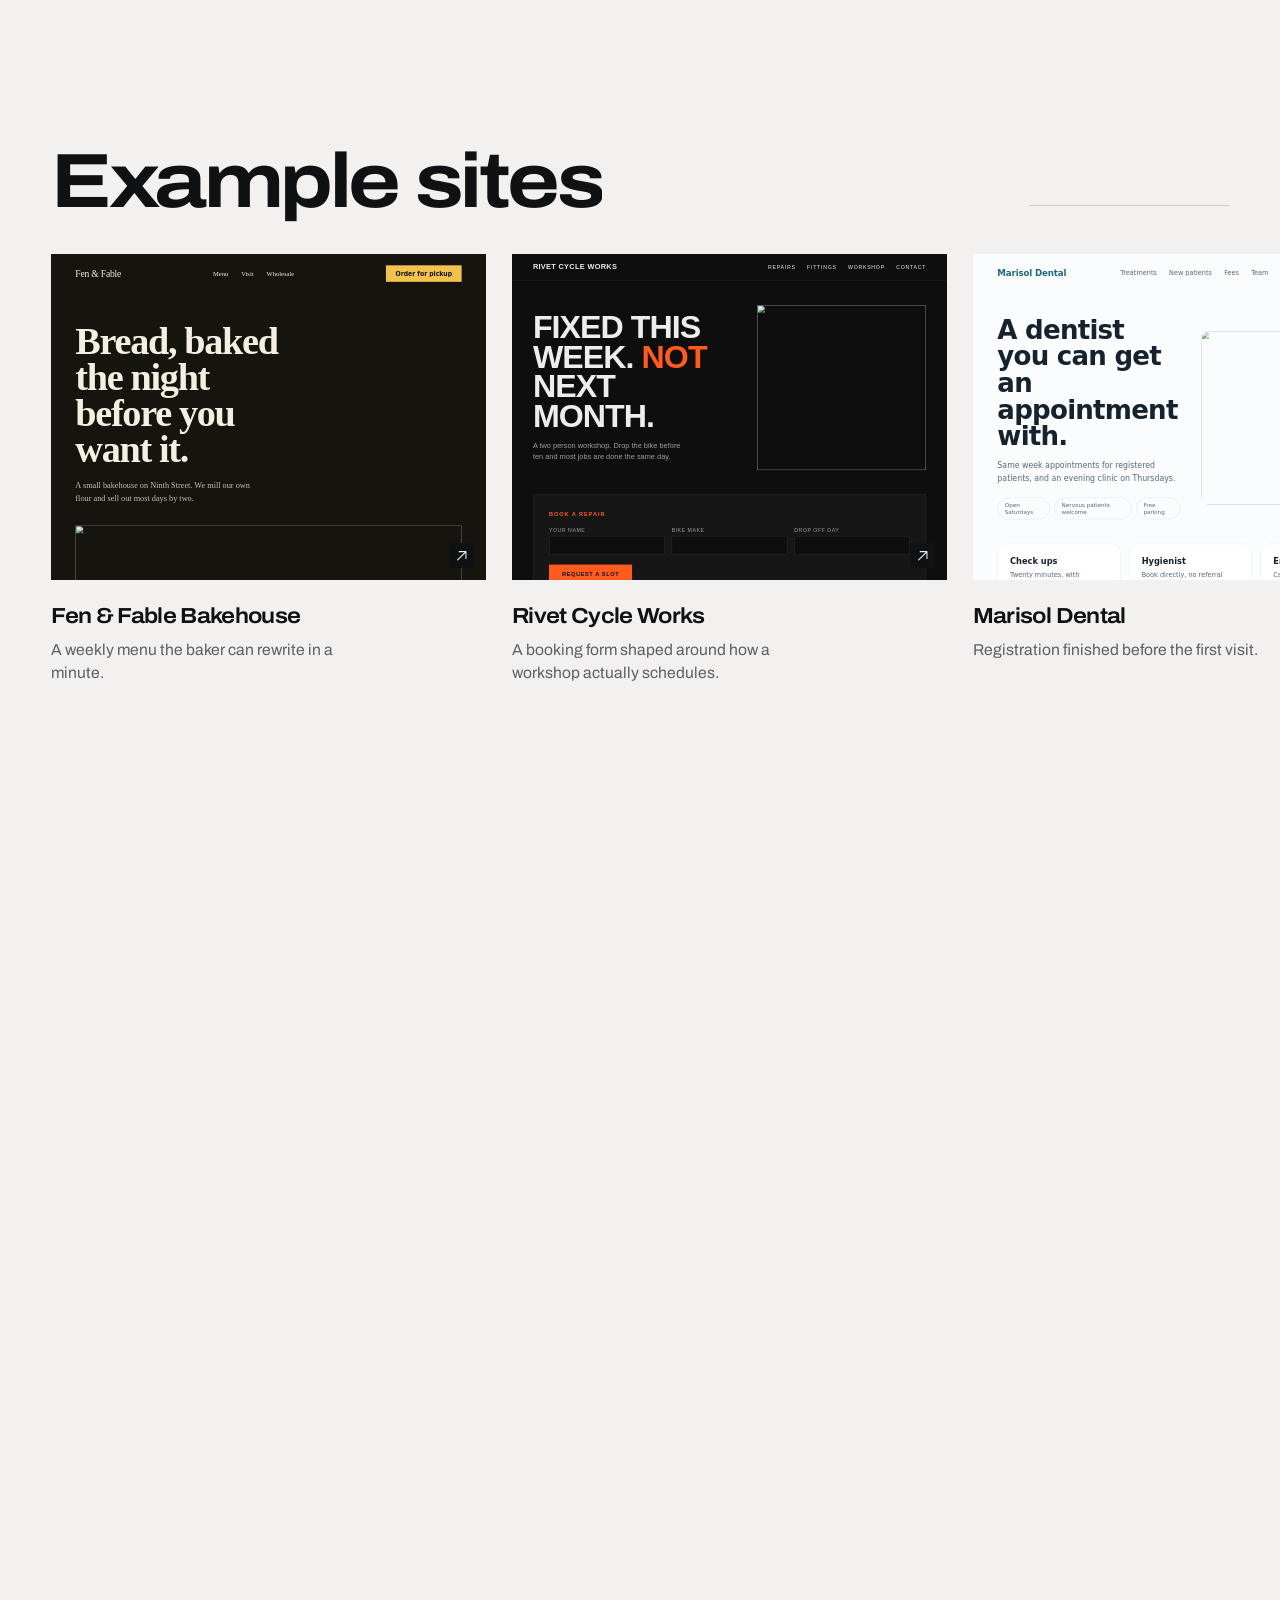
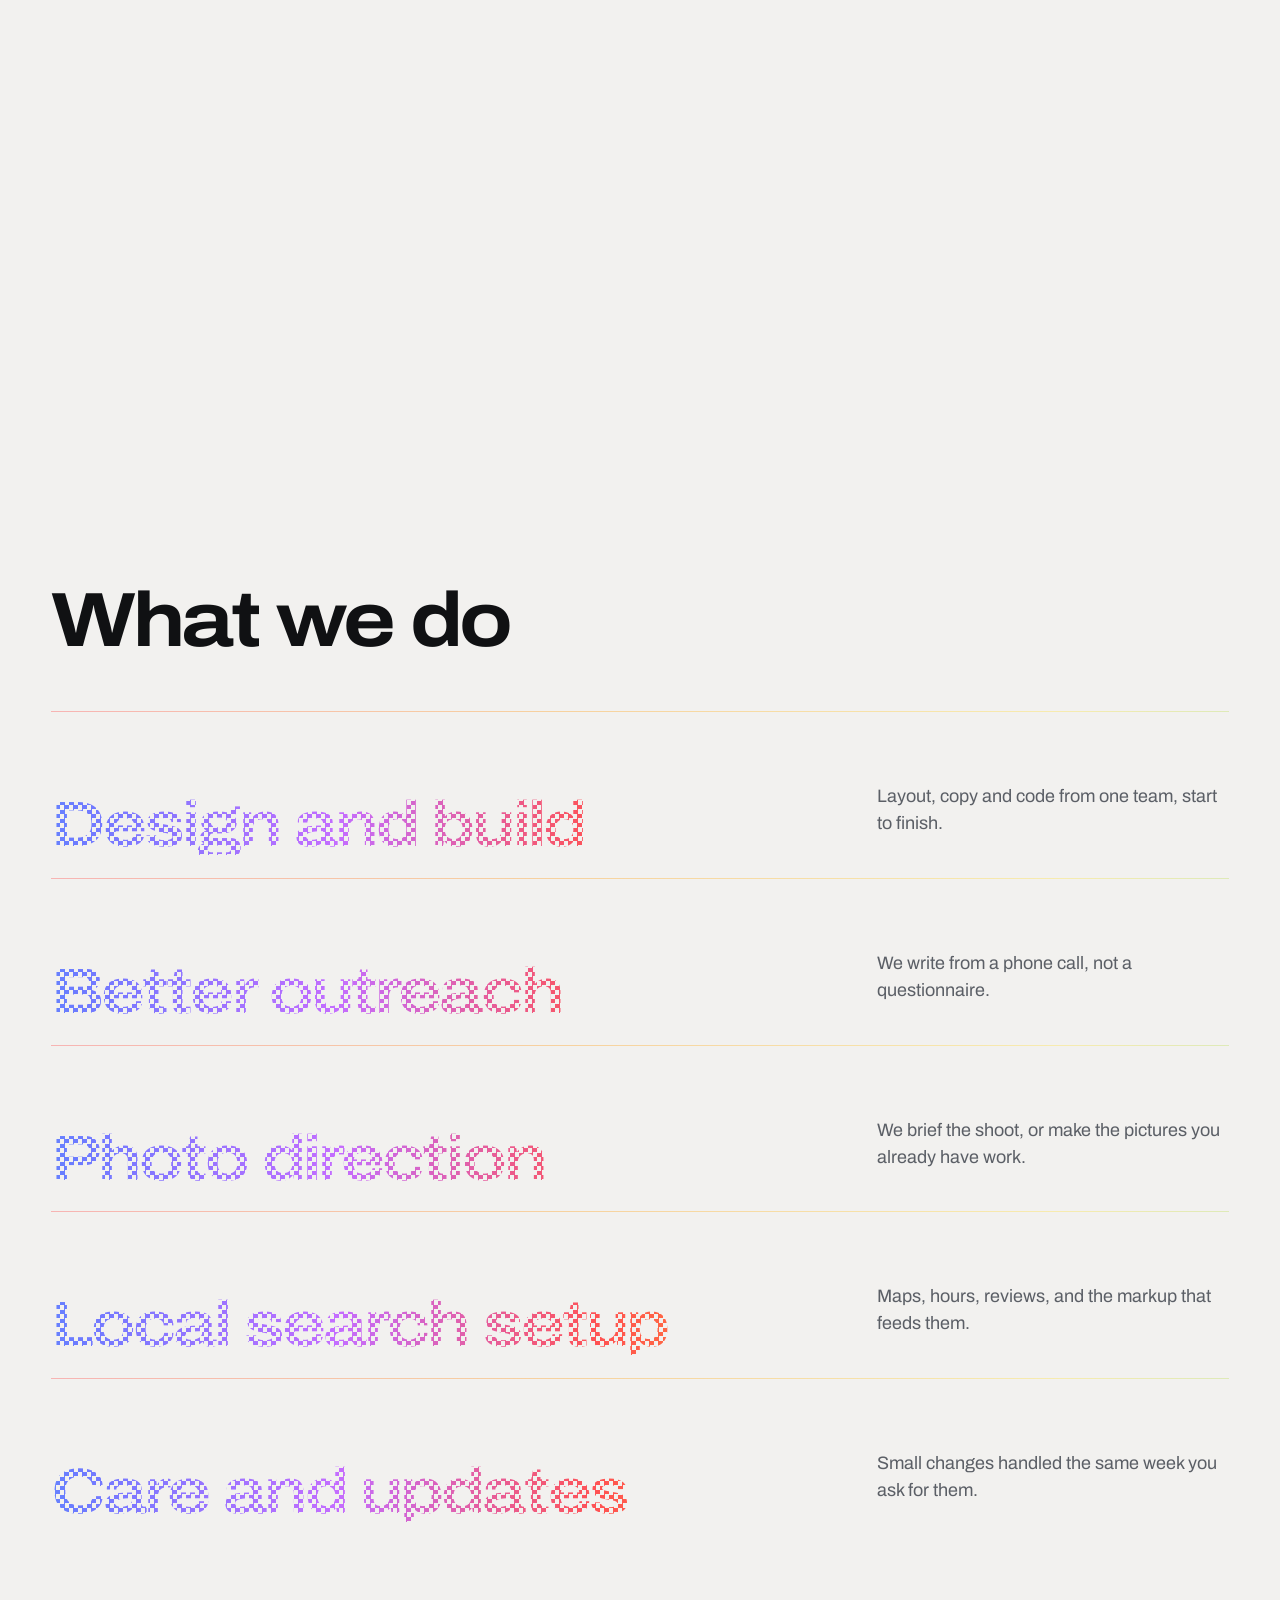
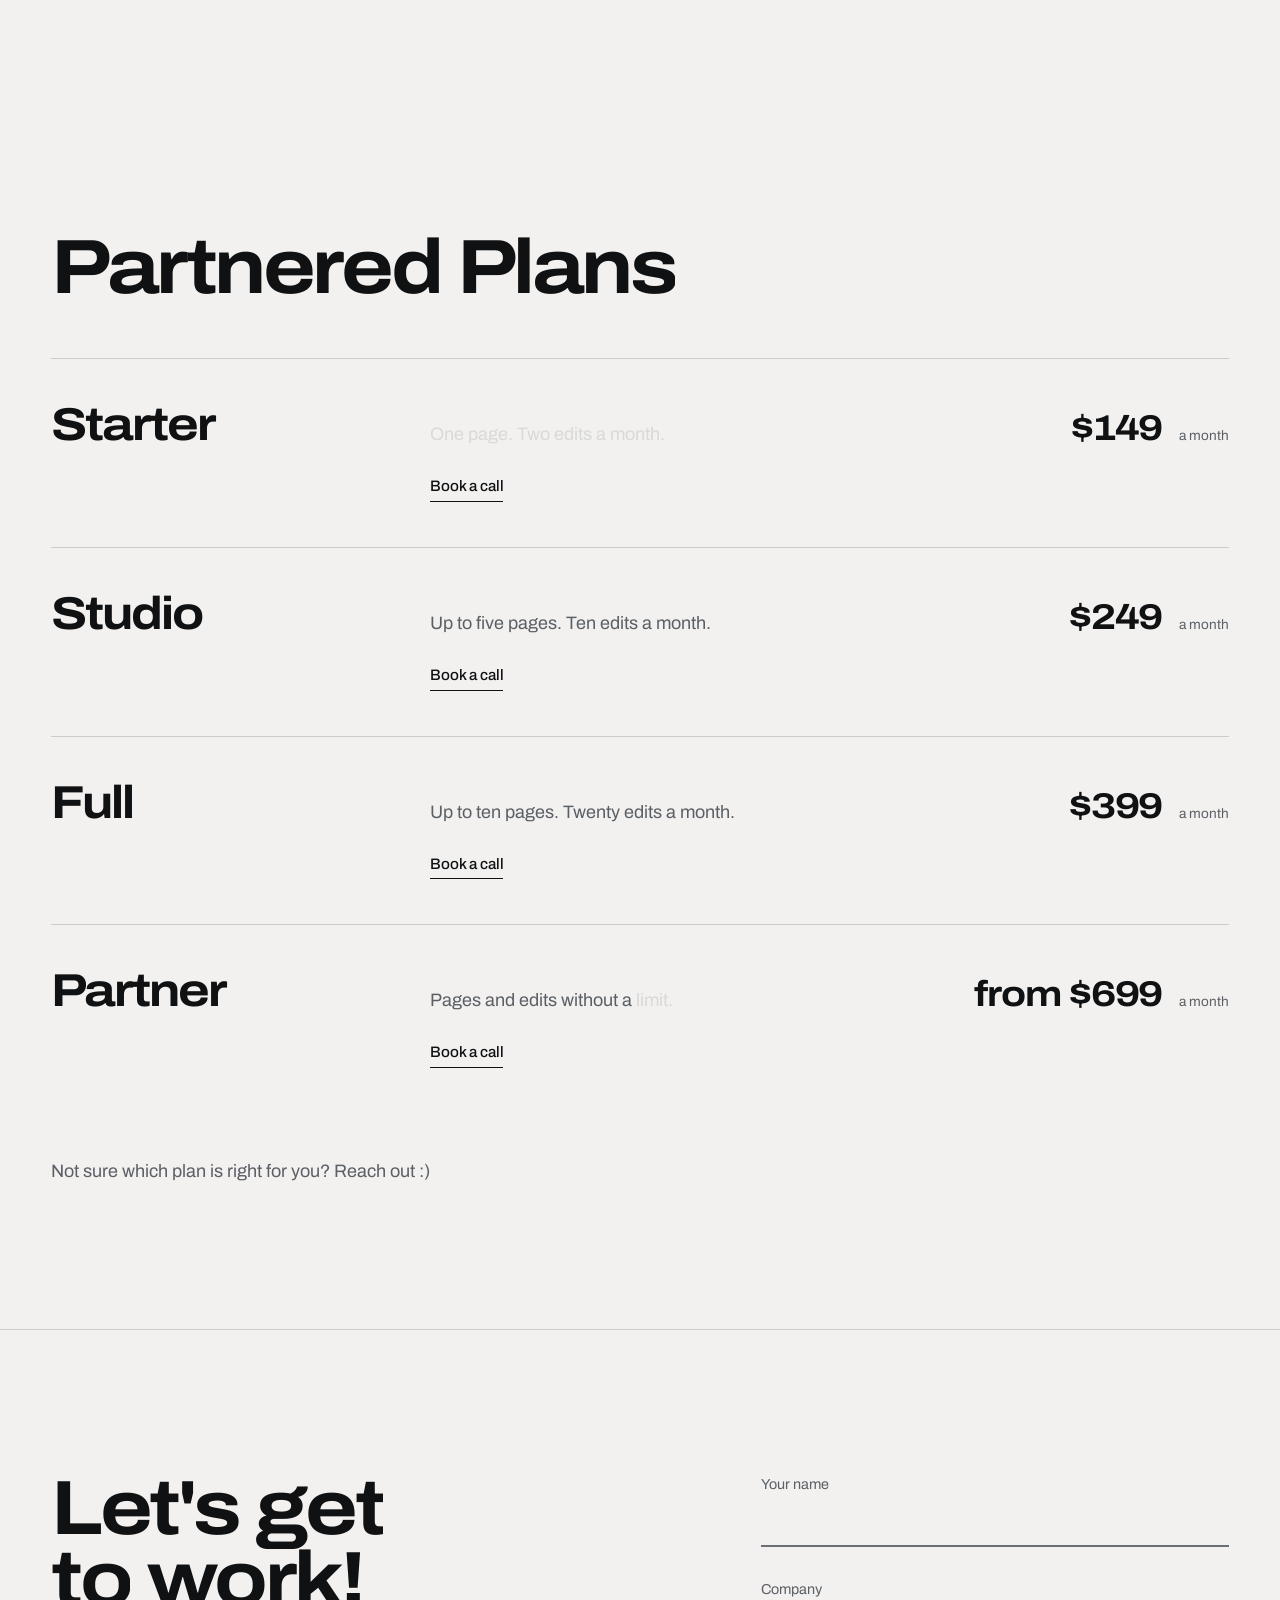
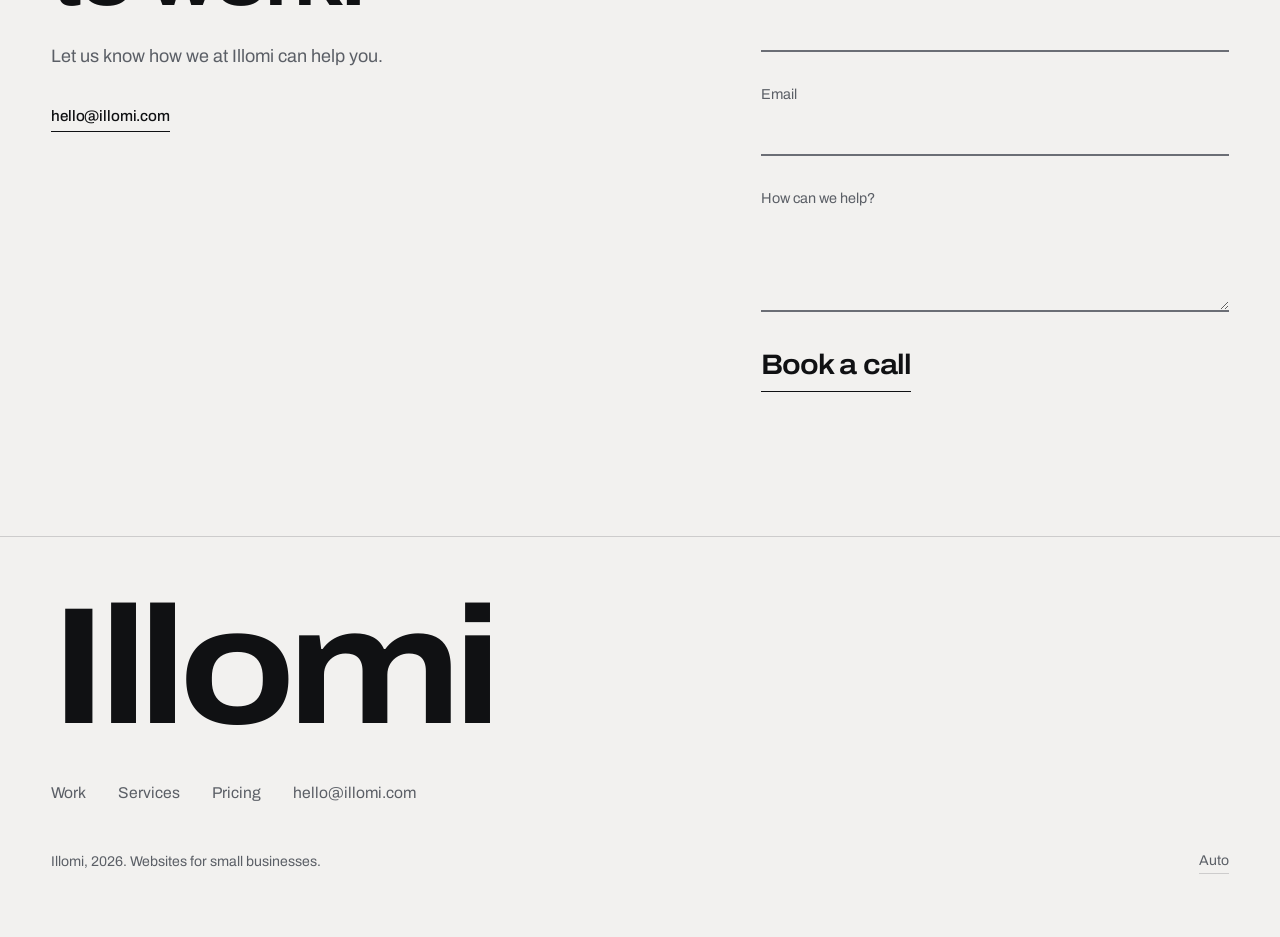
==== commit fe73b680: "Website Upgrade + Mobile Site Enhancements" ====
--- a/index.html
+++ b/index.html
@@ -105,36 +105,36 @@
 
       <div class="work__track" id="work-track">
         <!-- each card is a real page from /mockups, rendered live -->
-        <article class="proj">
-          <div class="proj__frame"><div class="proj__scroll"><iframe class="proj__site" src="mockups/bakehouse.html" title="Fen and Fable Bakehouse, concept design" loading="lazy" tabindex="-1" scrolling="no"></iframe></div></div>
+        <article class="proj" style="--i:0">
+          <div class="proj__frame"><div class="proj__scroll"><iframe class="proj__site" src="mockups/bakehouse.html" title="" loading="lazy" tabindex="-1" scrolling="no" aria-hidden="true"></iframe></div><button class="proj__open" type="button" data-site="mockups/bakehouse.html" data-title="Fen and Fable Bakehouse"><span class="vh">Open the Fen and Fable Bakehouse example site</span><svg class="icon proj__go" aria-hidden="true"><use href="#i-arrow-up-right"/></svg></button></div>
           <div class="proj__meta">
             <h3 class="proj__name">Fen &amp; Fable Bakehouse</h3>
             <p class="proj__note">A weekly menu the baker can rewrite in a minute.</p>
           </div>
         </article>
-        <article class="proj">
-          <div class="proj__frame"><div class="proj__scroll"><iframe class="proj__site" src="mockups/cycle.html" title="Rivet Cycle Works, concept design" loading="lazy" tabindex="-1" scrolling="no"></iframe></div></div>
+        <article class="proj" style="--i:1">
+          <div class="proj__frame"><div class="proj__scroll"><iframe class="proj__site" src="mockups/cycle.html" title="" loading="lazy" tabindex="-1" scrolling="no" aria-hidden="true"></iframe></div><button class="proj__open" type="button" data-site="mockups/cycle.html" data-title="Rivet Cycle Works"><span class="vh">Open the Rivet Cycle Works example site</span><svg class="icon proj__go" aria-hidden="true"><use href="#i-arrow-up-right"/></svg></button></div>
           <div class="proj__meta">
             <h3 class="proj__name">Rivet Cycle Works</h3>
             <p class="proj__note">A booking form shaped around how a workshop actually schedules.</p>
           </div>
         </article>
-        <article class="proj">
-          <div class="proj__frame"><div class="proj__scroll"><iframe class="proj__site" src="mockups/dental.html" title="Marisol Dental, concept design" loading="lazy" tabindex="-1" scrolling="no"></iframe></div></div>
+        <article class="proj" style="--i:2">
+          <div class="proj__frame"><div class="proj__scroll"><iframe class="proj__site" src="mockups/dental.html" title="" loading="lazy" tabindex="-1" scrolling="no" aria-hidden="true"></iframe></div><button class="proj__open" type="button" data-site="mockups/dental.html" data-title="Marisol Dental"><span class="vh">Open the Marisol Dental example site</span><svg class="icon proj__go" aria-hidden="true"><use href="#i-arrow-up-right"/></svg></button></div>
           <div class="proj__meta">
             <h3 class="proj__name">Marisol Dental</h3>
             <p class="proj__note">Registration finished before the first visit.</p>
           </div>
         </article>
-        <article class="proj">
-          <div class="proj__frame"><div class="proj__scroll"><iframe class="proj__site" src="mockups/roastery.html" title="Kestrel Roasting Co., concept design" loading="lazy" tabindex="-1" scrolling="no"></iframe></div></div>
+        <article class="proj" style="--i:3">
+          <div class="proj__frame"><div class="proj__scroll"><iframe class="proj__site" src="mockups/roastery.html" title="" loading="lazy" tabindex="-1" scrolling="no" aria-hidden="true"></iframe></div><button class="proj__open" type="button" data-site="mockups/roastery.html" data-title="Kestrel Roasting Co."><span class="vh">Open the Kestrel Roasting Co. example site</span><svg class="icon proj__go" aria-hidden="true"><use href="#i-arrow-up-right"/></svg></button></div>
           <div class="proj__meta">
             <h3 class="proj__name">Kestrel Roasting Co.</h3>
             <p class="proj__note">A subscription you can pause without making an account.</p>
           </div>
         </article>
-        <article class="proj">
-          <div class="proj__frame"><div class="proj__scroll"><iframe class="proj__site" src="mockups/barbers.html" title="Copperline Barbers, concept design" loading="lazy" tabindex="-1" scrolling="no"></iframe></div></div>
+        <article class="proj" style="--i:4">
+          <div class="proj__frame"><div class="proj__scroll"><iframe class="proj__site" src="mockups/barbers.html" title="" loading="lazy" tabindex="-1" scrolling="no" aria-hidden="true"></iframe></div><button class="proj__open" type="button" data-site="mockups/barbers.html" data-title="Copperline Barbers"><span class="vh">Open the Copperline Barbers example site</span><svg class="icon proj__go" aria-hidden="true"><use href="#i-arrow-up-right"/></svg></button></div>
           <div class="proj__meta">
             <h3 class="proj__name">Copperline Barbers</h3>
             <p class="proj__note">One page, one button, and the prices in plain sight.</p>
@@ -180,24 +180,28 @@
   <div class="rate" data-reveal>
     <h3 class="rate__name">Starter</h3>
     <p class="rate__body" data-fill>One page. Two edits a month.</p>
+    <p class="rate__fig">$149 <span class="rate__per">a month</span></p>
     <p class="rate__go"><a class="link" href="#contact">Book a call</a></p>
   </div>
 
   <div class="rate" data-reveal>
     <h3 class="rate__name">Studio</h3>
     <p class="rate__body" data-fill>Up to five pages. Ten edits a month.</p>
+    <p class="rate__fig">$249 <span class="rate__per">a month</span></p>
     <p class="rate__go"><a class="link" href="#contact">Book a call</a></p>
   </div>
 
   <div class="rate" data-reveal>
     <h3 class="rate__name">Full</h3>
-    <p class="rate__body" data-fill>Up to fifteen pages. Edits without a limit.</p>
+    <p class="rate__body" data-fill>Up to ten pages. Twenty edits a month.</p>
+    <p class="rate__fig">$399 <span class="rate__per">a month</span></p>
     <p class="rate__go"><a class="link" href="#contact">Book a call</a></p>
   </div>
 
   <div class="rate" data-reveal>
     <h3 class="rate__name">Partner</h3>
-    <p class="rate__body" data-fill>Pages without a limit, a shop, and same day edits.</p>
+    <p class="rate__body" data-fill>Pages and edits without a limit.</p>
+    <p class="rate__fig">from $699 <span class="rate__per">a month</span></p>
     <p class="rate__go"><a class="link" href="#contact">Book a call</a></p>
   </div>
 
@@ -265,6 +269,21 @@
   </div>
 </footer>
 
+<!-- full screen viewer for the example sites -->
+<div class="viewer" id="viewer" hidden>
+  <div class="viewer__scrim" id="viewer-scrim"></div>
+  <div class="viewer__panel" role="dialog" aria-modal="true" aria-labelledby="viewer-title">
+    <div class="viewer__bar">
+      <p class="viewer__title" id="viewer-title"></p>
+      <button class="viewer__close" id="viewer-close" type="button">
+        Close
+        <svg class="icon" aria-hidden="true"><use href="#i-x"/></svg>
+      </button>
+    </div>
+    <iframe class="viewer__site" id="viewer-site" title="Example site"></iframe>
+  </div>
+</div>
+
 <div class="grain" aria-hidden="true"></div>
 
 <script src="assets/js/hero-gl.js" defer></script>
--- a/assets/css/site.css
+++ b/assets/css/site.css
@@ -22,6 +22,7 @@
   --text-2:      #9A9DA4;
   --line:        rgba(242, 241, 238, 0.14);
   --line-strong: rgba(242, 241, 238, 0.32);
+  --field-line: #85878F;   /* 5.5:1 on the page, WCAG wants 3:1 for controls */
   --accent:      #E9563A;
   --grain-op:    0.05;
 
@@ -30,6 +31,12 @@
   --gut: clamp(1.25rem, 4vw, 4rem);
   --sec: clamp(6rem, 16vh, 11rem);
   --ease: cubic-bezier(0.16, 1, 0.3, 1);
+
+  /* SHAPE EXCEPTION, documented so it stays a rule and not a one off:
+     page content is radius 0 everywhere. The VIEWER is chrome floating over
+     the page rather than part of it, so it gets its own material: rounded,
+     translucent, blurred. Nothing outside .viewer may use this token. */
+  --r-chrome: 18px;
 
   /* the only place on the page that carries more than one hue. Scoped to the
      services section: its rules cycle, and the row you are on takes a wash. */
@@ -46,6 +53,7 @@
   --text-2:      #5B5F66;
   --line:        rgba(16, 17, 19, 0.16);
   --line-strong: rgba(16, 17, 19, 0.38);
+  --field-line: #6B6E75;
   --accent:      #B33D26;
   --grain-op:    0.035;
   color-scheme: light;
@@ -58,6 +66,7 @@
     --text-2:      #5B5F66;
     --line:        rgba(16, 17, 19, 0.16);
     --line-strong: rgba(16, 17, 19, 0.38);
+    --field-line: #6B6E75;
     --accent:      #B33D26;
     --grain-op:    0.035;
     color-scheme: light;
@@ -267,13 +276,23 @@
    --k is the scale factor (frame width / the mockup's 1000px design width) and
    --play is how far the page can travel to reveal the rest of the design.
    Both are set in app.js because they depend on measured width. */
-.proj__frame { position: relative; overflow: hidden; aspect-ratio: 4 / 5; background: var(--bg-2); cursor: ns-resize; }
-.proj__scroll {
-  position: absolute; inset: 0;
-  transform: translate3d(0, 0, 0);
-  transition: transform 0.35s var(--ease);
-}
-.proj__scroll.is-scanning { transition: none; }   /* direct control, no lag */
+.proj__frame { position: relative; overflow: hidden; aspect-ratio: 4 / 3; background: var(--bg-2); }
+.proj__scroll { position: absolute; inset: 0; }
+
+/* The previews play. This is a pure transform animation on the compositor,
+   not a per frame JS write, and it pauses under the pointer: hovering a card
+   now stops it rather than sliding the design away from you. Clicking is how
+   you actually read one, so ambient motion no longer fights inspection. */
+.proj.is-onscreen .proj__scroll {
+  animation: play 13s cubic-bezier(0.5, 0, 0.5, 1) infinite;
+  animation-delay: calc(var(--i, 0) * -2.6s);
+}
+.proj:hover .proj__scroll, .proj:focus-within .proj__scroll { animation-play-state: paused; }
+@keyframes play {
+  0%, 10%   { transform: translate3d(0, 0, 0); }
+  58%, 74%  { transform: translate3d(0, calc(-1 * var(--play, 0px)), 0); }
+  97%, 100% { transform: translate3d(0, 0, 0); }
+}
 .proj__site {
   width: 1000px; height: var(--h, 1400px); border: 0; display: block;
   transform: scale(var(--k, 0.4)); transform-origin: 0 0;
@@ -282,6 +301,108 @@
 .proj__meta { margin-top: 1.25rem; display: grid; gap: 0.4rem; }
 .proj__name { font-size: clamp(1.15rem, 1.7vw, 1.6rem); font-variation-settings: "wdth" 110, "wght" 640; letter-spacing: -0.03em; }
 .proj__note { color: var(--text-2); font-size: 0.98rem; max-width: 34ch; line-height: 1.45; }
+
+/* ---------- the open button and the viewer ---------- */
+.proj__open {
+  position: absolute; inset: 0;
+  background: none; border: 0; padding: 0; cursor: pointer;
+  display: block;
+}
+.proj__go {
+  position: absolute; right: 0.75rem; bottom: 0.75rem;
+  width: 1.6rem; height: 1.6rem;
+  color: var(--bg); background: var(--text);
+  padding: 0.28rem;
+  transition: transform 0.35s var(--ease);
+}
+.proj__open:hover .proj__go, .proj__open:focus-visible .proj__go { transform: translate(3px, -3px); }
+.proj__open:focus-visible { outline: 2px solid var(--accent); outline-offset: -2px; }
+
+/* A layer, not a takeover. The page stays visible and blurred behind the
+   panel, and the panel grows out of the page rather than replacing it. */
+.viewer {
+  position: fixed; inset: 0; z-index: 90;
+  /* flex, not grid with place-items:center. A centred grid item sits in a
+     content sized column, so the panel's own width: min(1040px, 100%) was
+     resolving against the iframe's intrinsic width and collapsing to it. */
+  display: flex; align-items: center; justify-content: center;
+  padding: clamp(0.6rem, 2vw, 2.5rem);
+}
+.viewer[hidden] { display: none; }
+
+.viewer__scrim {
+  position: absolute; inset: 0;
+  background: color-mix(in srgb, var(--bg) 70%, transparent);
+  backdrop-filter: blur(14px) saturate(120%);
+  -webkit-backdrop-filter: blur(14px) saturate(120%);
+  opacity: 0;
+  transition: opacity 0.4s var(--ease);
+}
+.viewer.is-open .viewer__scrim { opacity: 1; }
+
+/* The panel is a surface, so it obeys the page: radius 0, one hairline, and
+   no shadow. A filled pill and a black drop shadow are the two things this
+   design system does not have, and they were the only reason the viewer read
+   as a generic modal bolted onto the site. */
+.viewer__panel {
+  position: relative;
+  width: min(1040px, 100%);      /* the mockups are 1000px designs */
+  height: min(92dvh, 1000px);
+  display: grid; grid-template-rows: auto 1fr;
+  gap: 0.55rem;
+  /* transparent: the bar floats on the blurred page, which is what lets it
+     actually read as translucent. The iframe supplies the visible surface. */
+  background: transparent;
+  opacity: 0;
+  transform: translate3d(0, 18px, 0) scale(0.965);
+  transition: opacity 0.38s var(--ease), transform 0.44s var(--ease);
+}
+.viewer.is-open .viewer__panel { opacity: 1; transform: none; }
+
+.viewer__bar {
+  display: flex; align-items: center; justify-content: space-between;
+  gap: 1rem;
+  min-height: 56px;
+  padding: 0 clamp(0.9rem, 1.8vw, 1.4rem);
+  border-radius: var(--r-chrome);
+  border: 1px solid var(--line);
+  background: color-mix(in srgb, var(--bg) 70%, transparent);
+  backdrop-filter: blur(20px) saturate(140%);
+  -webkit-backdrop-filter: blur(20px) saturate(140%);
+}
+.viewer__title {
+  font-size: 1rem;
+  font-variation-settings: "wdth" 110, "wght" 640;
+  letter-spacing: -0.03em;
+}
+
+/* Close is a rule, like every other affordance here. The padding gives it a
+   48px target on a phone while the rule stays tight under the word. */
+.viewer__close {
+  position: relative;
+  display: inline-flex; align-items: center; gap: 0.45rem;
+  padding: 0.8rem 0 0.8rem 1rem;
+  font-size: clamp(0.95rem, 1.2vw, 1.05rem);
+  font-weight: 500; letter-spacing: -0.01em;
+  color: var(--text); cursor: pointer;
+  background: none; border: 0;
+}
+.viewer__close::before, .viewer__close::after {
+  content: ""; position: absolute; left: 1rem; right: 0; bottom: 0.65rem; height: 1px;
+  transition: transform 0.55s var(--ease);
+}
+.viewer__close::after  { background: currentColor; transform: scaleX(1); transform-origin: right; }
+.viewer__close::before { background: var(--accent); transform: scaleX(0); transform-origin: left; }
+.viewer__close:hover::after  { transform: scaleX(0); }
+.viewer__close:hover::before { transform: scaleX(1); transition-delay: 0.08s; }
+.viewer__close .icon { width: 0.95rem; height: 0.95rem; }
+
+.viewer__site {
+  width: 100%; height: 100%; display: block;
+  border: 1px solid var(--line);
+  border-radius: var(--r-chrome);
+  background: var(--bg-2);
+}
 
 /* ---------- services: pointer tracked preview ---------- */
 .svc {
@@ -324,13 +445,23 @@
   border-top: 1px solid var(--line);
   padding-block: clamp(2rem, 5vh, 3.5rem);
   display: grid;
-  grid-template-columns: minmax(0, 1fr) minmax(0, 1.4fr);
+  /* Every .rate is its own grid, so an `auto` price column made each row
+     size its columns from its own content: "from $699 a month" is wider than
+     "$149 a month", which pushed that row's name and body left and left the
+     four rows misaligned. Fixed fractions make all four share one rhythm. */
+  grid-template-columns: minmax(0, 0.9fr) minmax(0, 1.5fr) minmax(0, 0.6fr);
   gap: 0.75rem clamp(2rem, 5vw, 5rem);
   align-items: baseline;
 }
 .rate__name { grid-column: 1; grid-row: 1; font-size: clamp(1.75rem, 3.6vw, 3rem); }
 .rate__body { grid-column: 2; grid-row: 1; color: var(--text-2); max-width: 34ch; }
 
+.rate__fig  {
+  grid-column: 3; grid-row: 1; justify-self: end; white-space: nowrap;
+  font-size: clamp(1.5rem, 2.8vw, 2.4rem);
+  font-variation-settings: "wdth" 115, "wght" 700; letter-spacing: -0.035em;
+}
+.rate__per { font-size: 0.85rem; color: var(--text-2); margin-left: 0.5rem; letter-spacing: 0; font-variation-settings: normal; }
 .rate__go   { grid-column: 2; grid-row: 2; margin-top: 0.75rem; }
 .price__foot { margin-top: clamp(2rem, 5vh, 3.5rem); color: var(--text-2); max-width: 52ch; }
 
@@ -352,15 +483,21 @@
 .field input, .field textarea {
   width: 100%; font: inherit; font-size: 1.05rem; color: var(--text);
   background: transparent;
-  border: 0; border-bottom: 1px solid var(--line-strong);
+  border: 0; border-bottom: 2px solid var(--field-line);
   border-radius: 0; padding: 0.5rem 0;
   transition: border-color 0.3s var(--ease);
 }
 .field textarea { resize: vertical; min-height: 4.5rem; line-height: 1.5; }
 .field input:hover, .field textarea:hover { border-bottom-color: var(--text); }
+.field input:focus, .field textarea:focus { border-bottom-color: var(--text); }
 .field input:focus-visible, .field textarea:focus-visible { outline-offset: 6px; }
 .field__hint { font-size: 0.85rem; color: var(--text-2); }
+/* [hidden] is a UA rule, and ANY author display declaration outranks it. This
+   set display:flex unconditionally, so every error row was on screen from load
+   with its icon showing and its message empty. Always pair a display rule with
+   an explicit [hidden] escape. */
 .field__err { display: flex; align-items: center; gap: 0.4rem; font-size: 0.85rem; color: var(--accent); }
+.field__err[hidden] { display: none; }
 .field.is-bad input, .field.is-bad textarea { border-bottom-color: var(--accent); }
 
 .submit { position: relative; justify-self: start; padding-bottom: 6px; }
@@ -481,8 +618,9 @@
 
   .rate { grid-template-columns: minmax(0, 1fr); gap: 0.5rem; }
   .rate__name { grid-row: 1; }
-  .rate__body { grid-column: 1; grid-row: 2; max-width: 46ch; margin-top: 0.5rem; }
-  .rate__go   { grid-column: 1; grid-row: 3; }
+  .rate__fig  { grid-column: 1; grid-row: 2; justify-self: start; }
+  .rate__body { grid-column: 1; grid-row: 3; max-width: 46ch; margin-top: 0.5rem; }
+  .rate__go   { grid-column: 1; grid-row: 4; }
 }
 
 @media (max-width: 900px) {
@@ -500,26 +638,18 @@
     padding-bottom: 1rem; -webkit-overflow-scrolling: touch;
   }
   .proj { scroll-snap-align: start; flex-basis: min(78vw, 380px); }
-  .proj__scroll { transition: none; transform: none !important; }
   .work__progress { display: none; }
 
-  /* pointer preview means nothing on touch, so each row carries its own image */
-
-  .svc__row { grid-template-columns: auto minmax(0, 1fr); align-items: center; }
-
-  .svc__name, .svc__desc { grid-column: 2; }
-  .svc__row:hover .svc__name { transform: none; }
-  .svc__name { transform: none !important; }
-  .svc__name.is-flying {
-    background-image: none; color: var(--text) !important;
-    -webkit-mask-image: none; mask-image: none;
-  }
+  /* one column: the two column grid here was built for thumbnails that no
+     longer exist, and was leaving an empty 0px track in front of every row */
+  .svc__row { grid-template-columns: minmax(0, 1fr); gap: 0.35rem; }
   .svc__list:hover .svc__row:not(:hover) .svc__name,
   .svc__list:hover .svc__row:not(:hover) .svc__desc { opacity: 1; }
 
   /* the scroll fill is a desktop effect: without it running, the words must
      not be left sitting at their dimmed start value */
   [data-fill] .fw { opacity: 1 !important; }
+  .viewer__scrim, .viewer__panel { transition: none; }
   .svc__name { transform: none !important; }
   .svc__name.is-flying {
     background-image: none; color: var(--text) !important;
@@ -553,6 +683,7 @@
   .sw__i { transform: none !important; }
   [data-reveal] { transform: none !important; }
   [data-fill] .fw { opacity: 1 !important; }
+  .viewer__scrim, .viewer__panel { transition: none; }
   .svc__name { transform: none !important; }
   .svc__name.is-flying {
     background-image: none; color: var(--text) !important;
@@ -564,12 +695,21 @@
   .work__pin { height: auto; }
   .work__sticky { position: static; height: auto; padding-top: 0; padding-block: var(--sec); }
   .work__track { transform: none !important; overflow-x: auto; scroll-snap-type: x mandatory; }
-  .proj__scroll { transition: none; transform: none !important; }
+  .proj__scroll { animation: none !important; transform: none !important; }
   .work__progress { display: none; }
 
+}
+
+/* A fixed, full screen, blended layer costs a whole screen composite on every
+   frame. It is a texture worth a few pixels of grain on a desktop and worth
+   nothing on a phone. */
+@media (pointer: coarse), (max-width: 900px) {
+  .grain { display: none; }
 }
 
 /* reduced transparency: drop the blur, keep the contrast */
 @media (prefers-reduced-transparency: reduce) {
   .nav.is-stuck { background: var(--bg); backdrop-filter: none; -webkit-backdrop-filter: none; }
-}
+  .viewer__bar { background: var(--bg); backdrop-filter: none; -webkit-backdrop-filter: none; }
+  .viewer__scrim { background: var(--bg); backdrop-filter: none; -webkit-backdrop-filter: none; }
+}
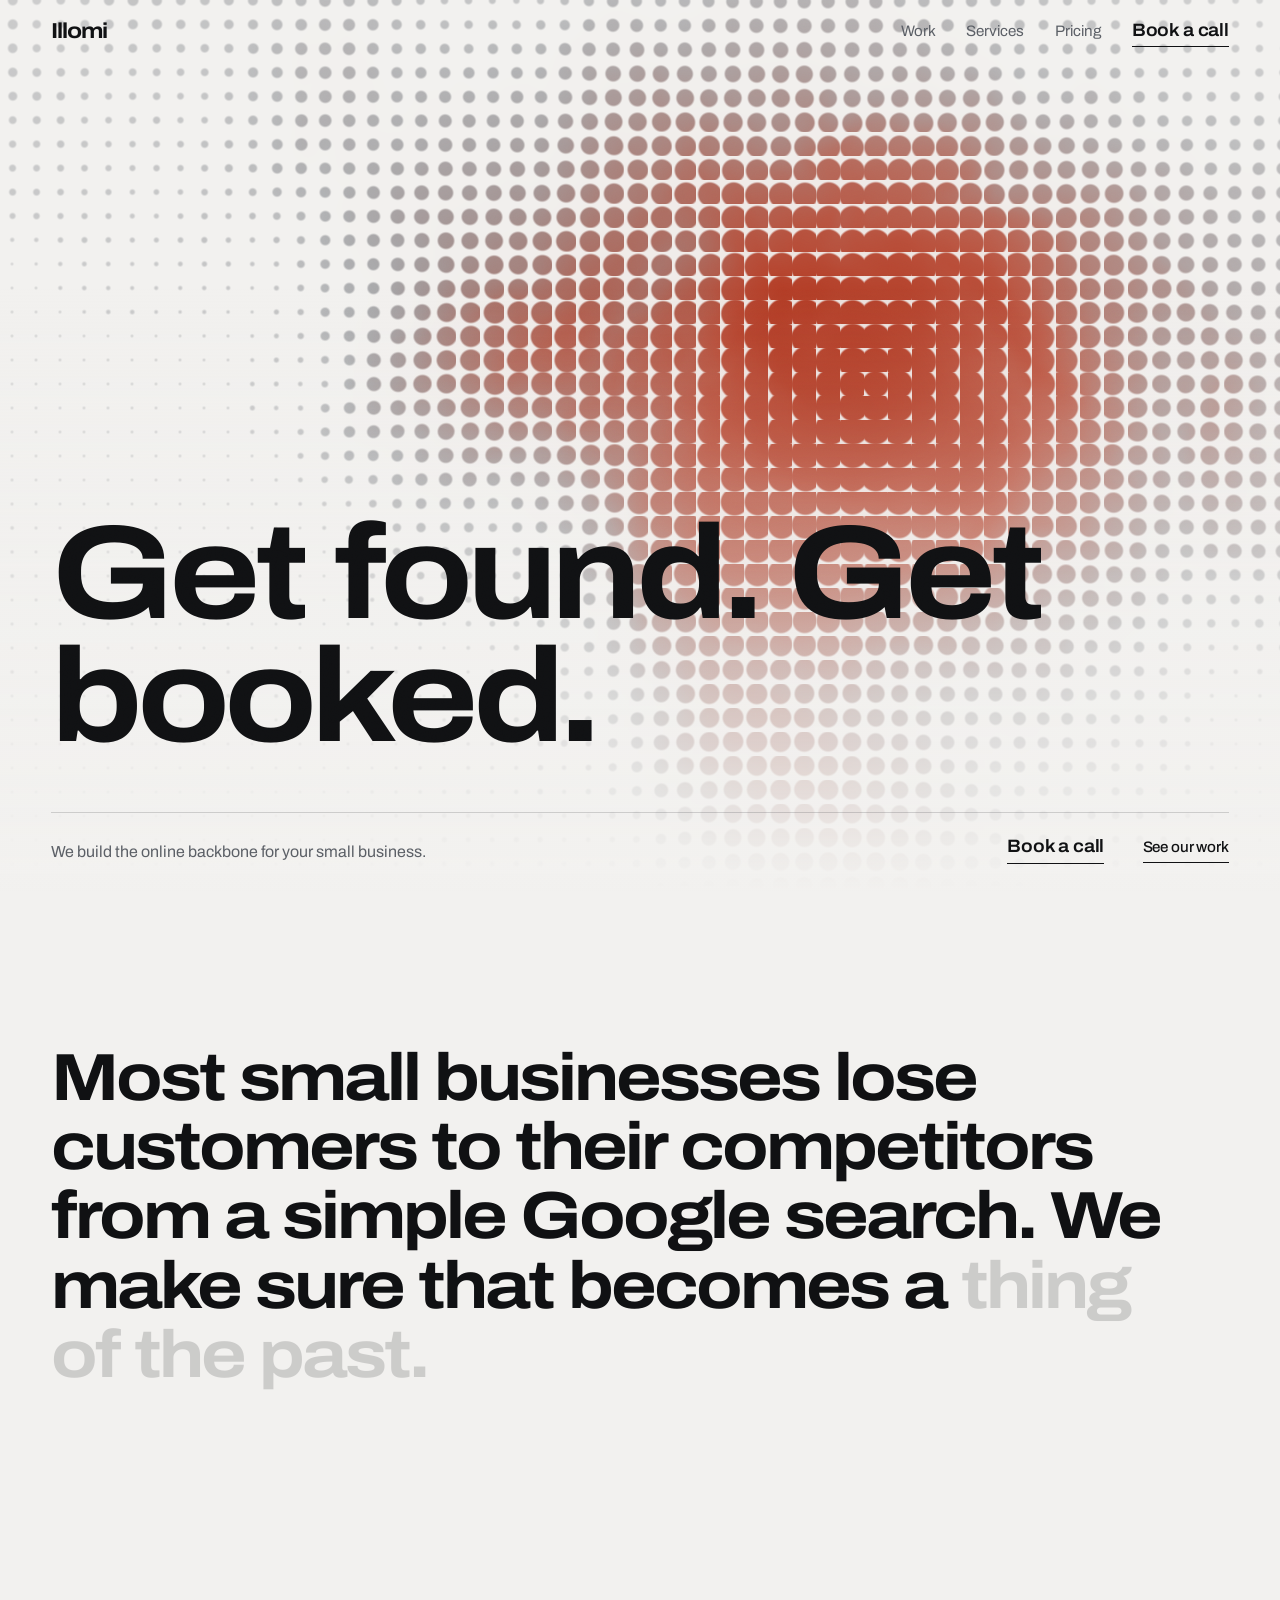
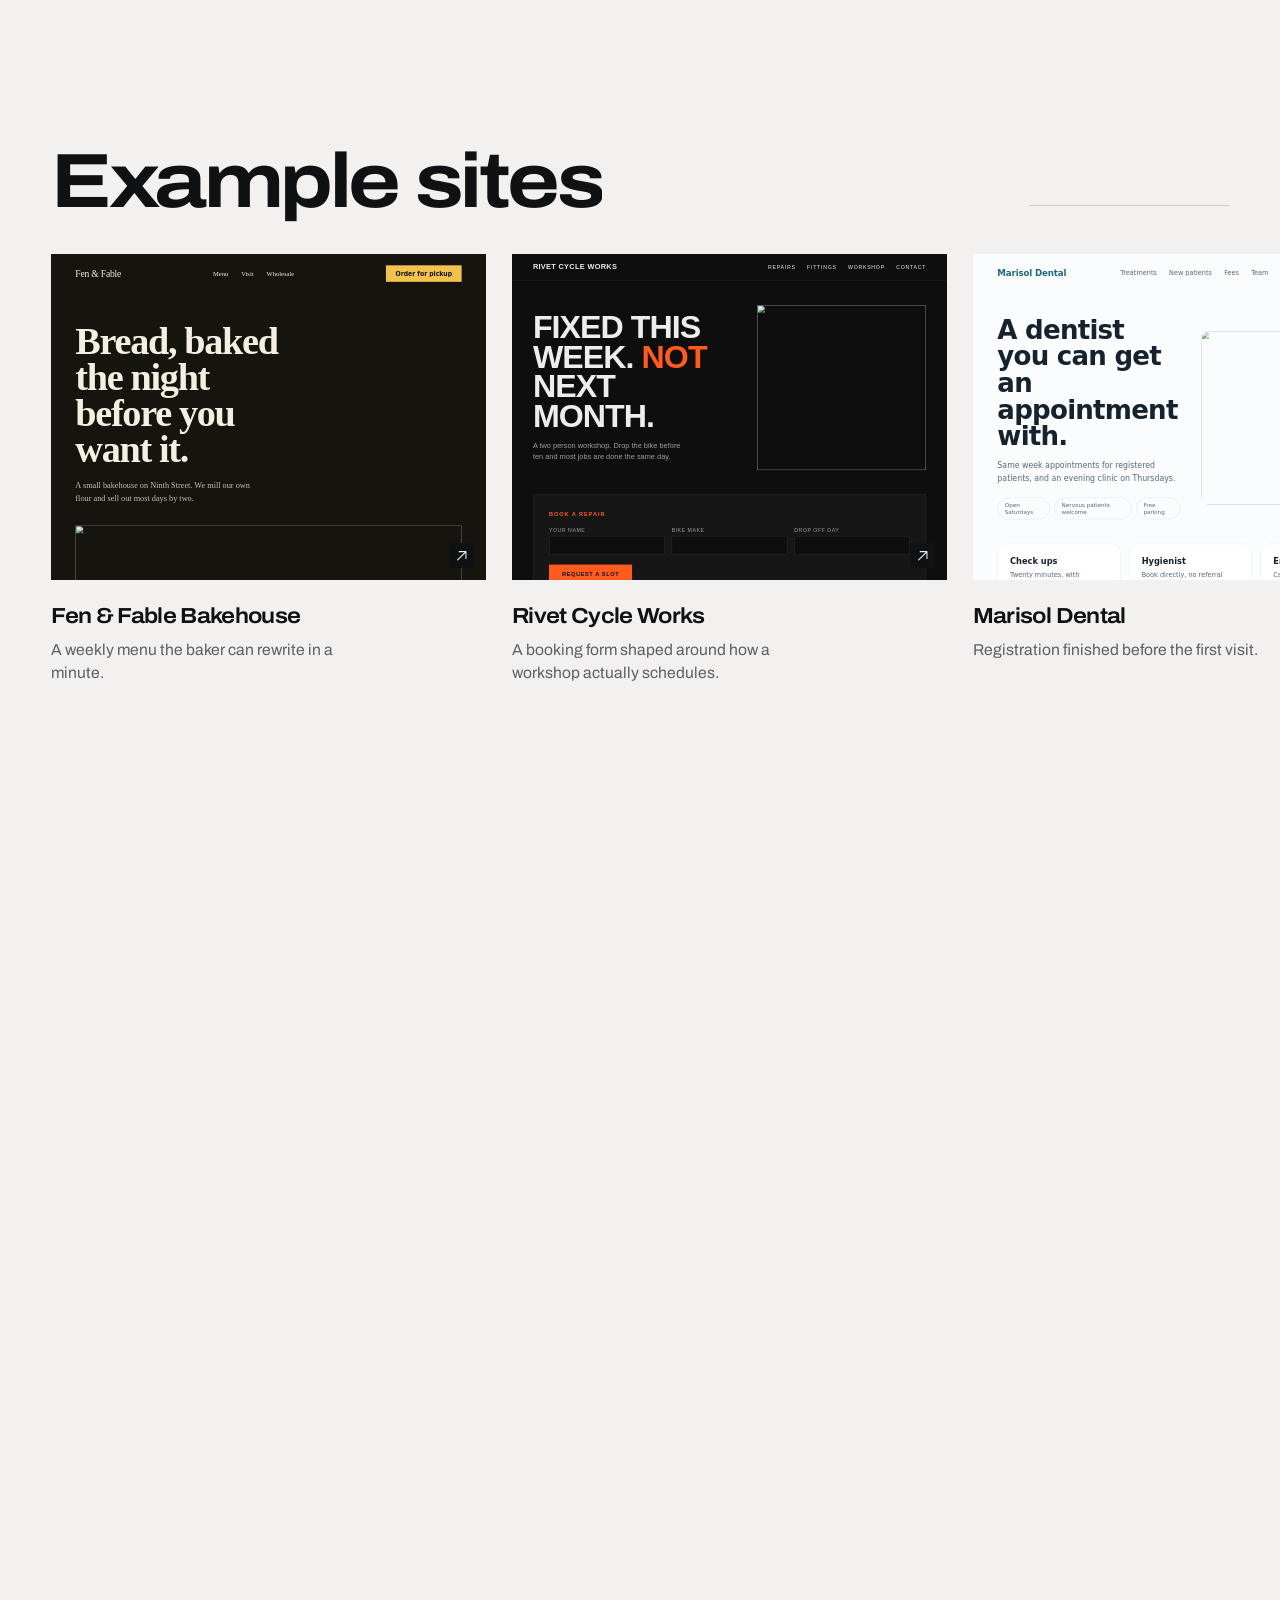
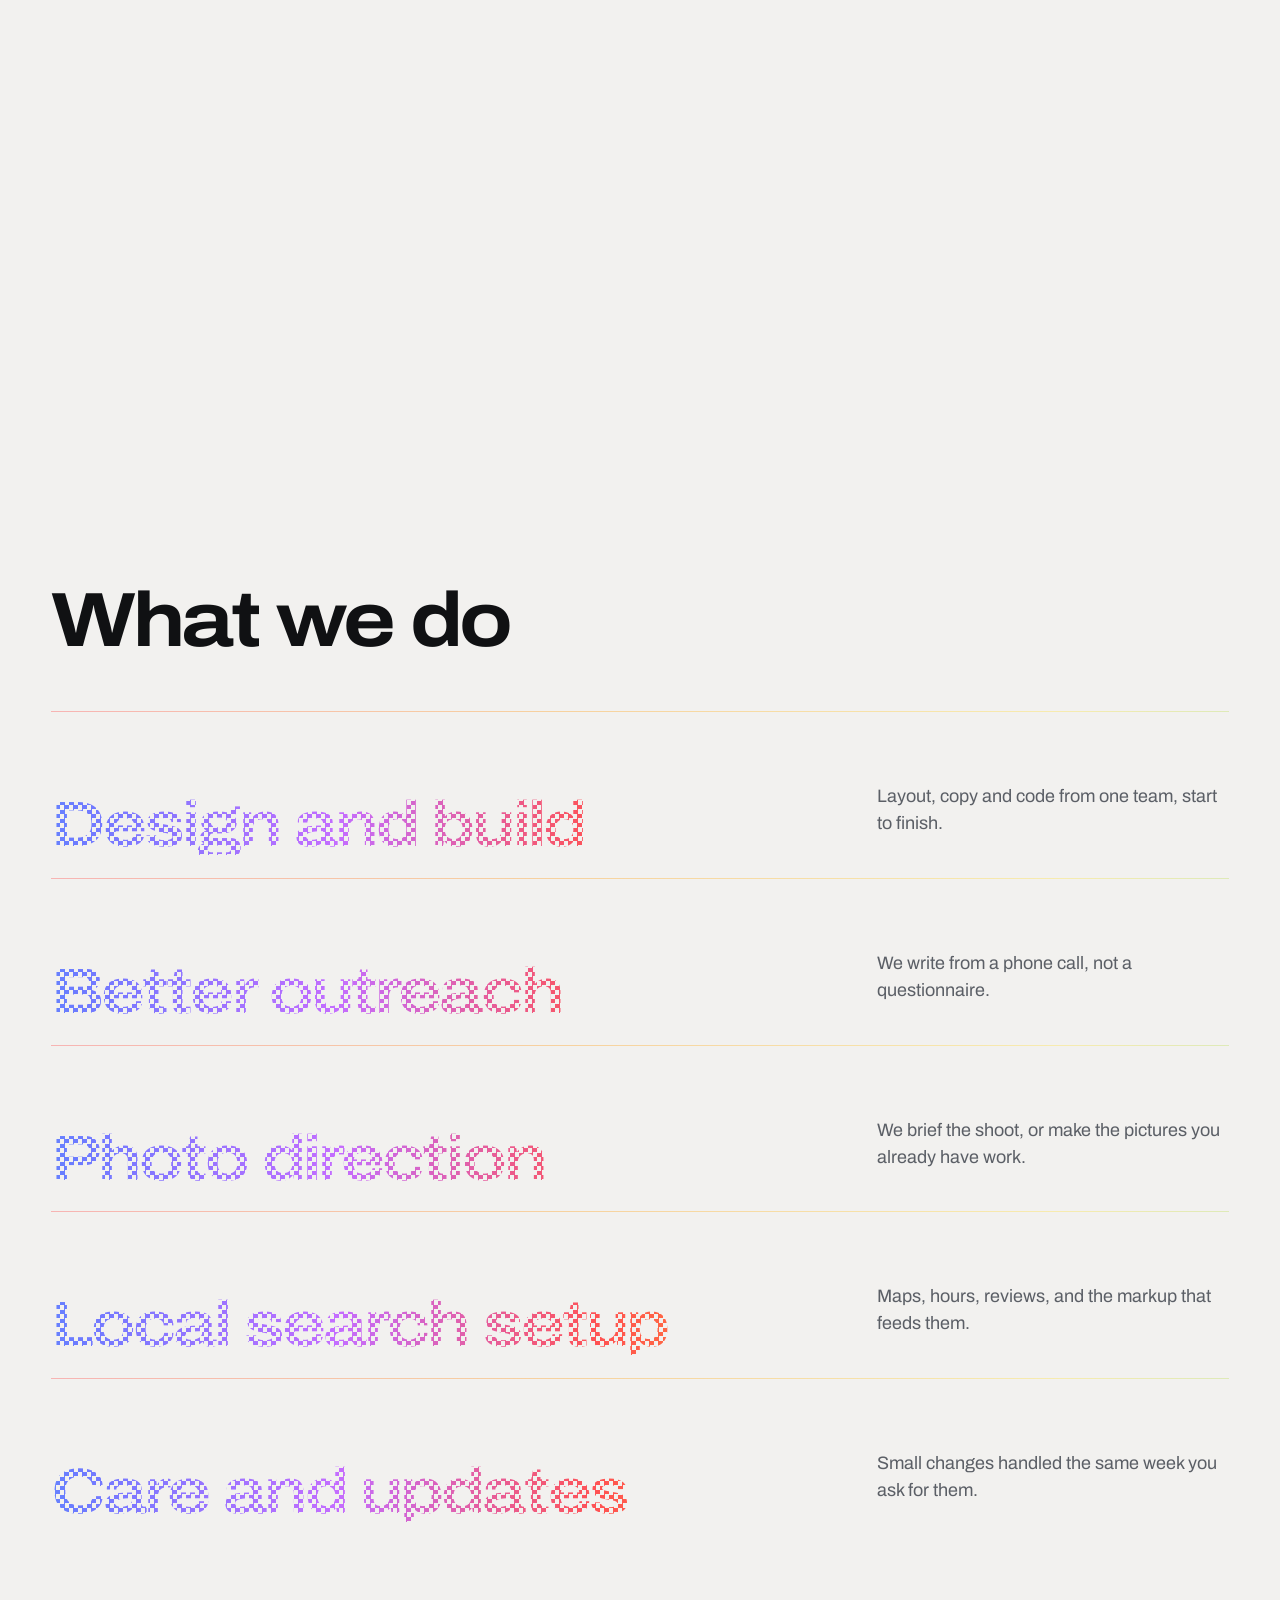
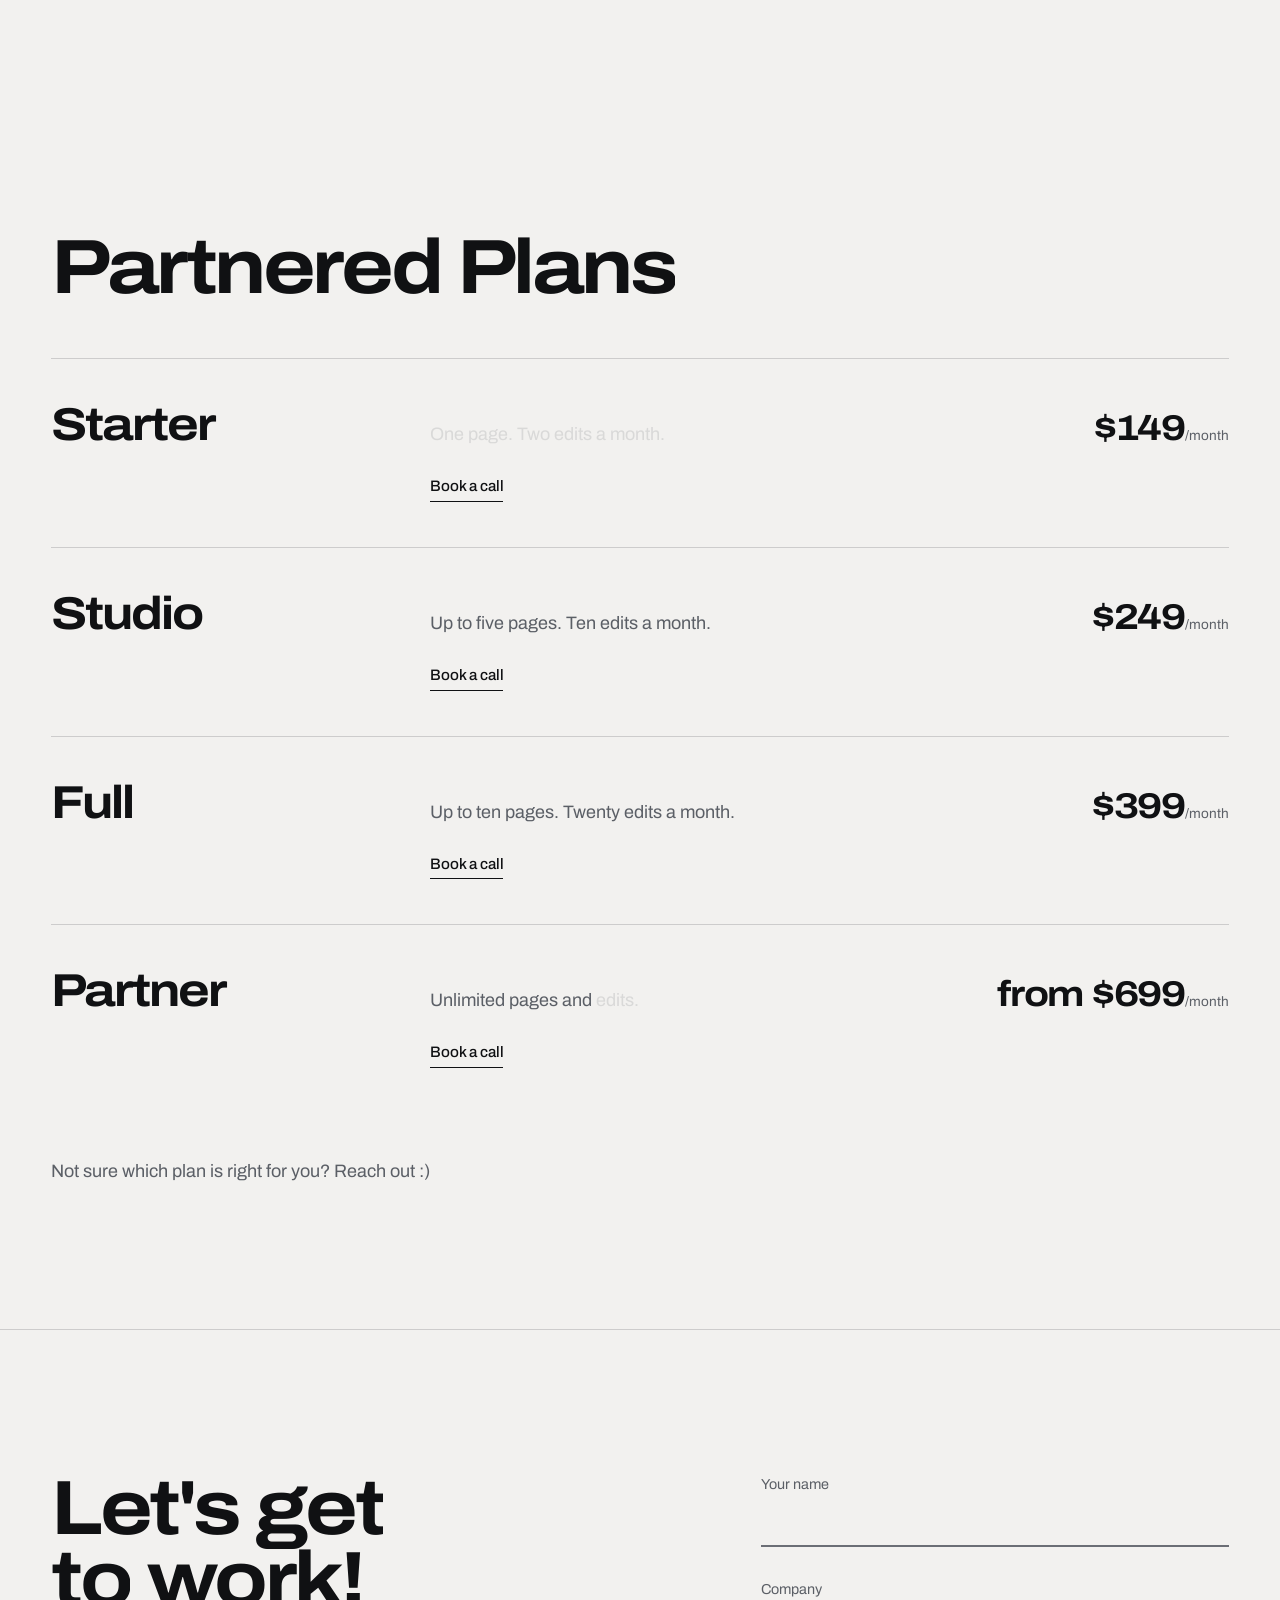
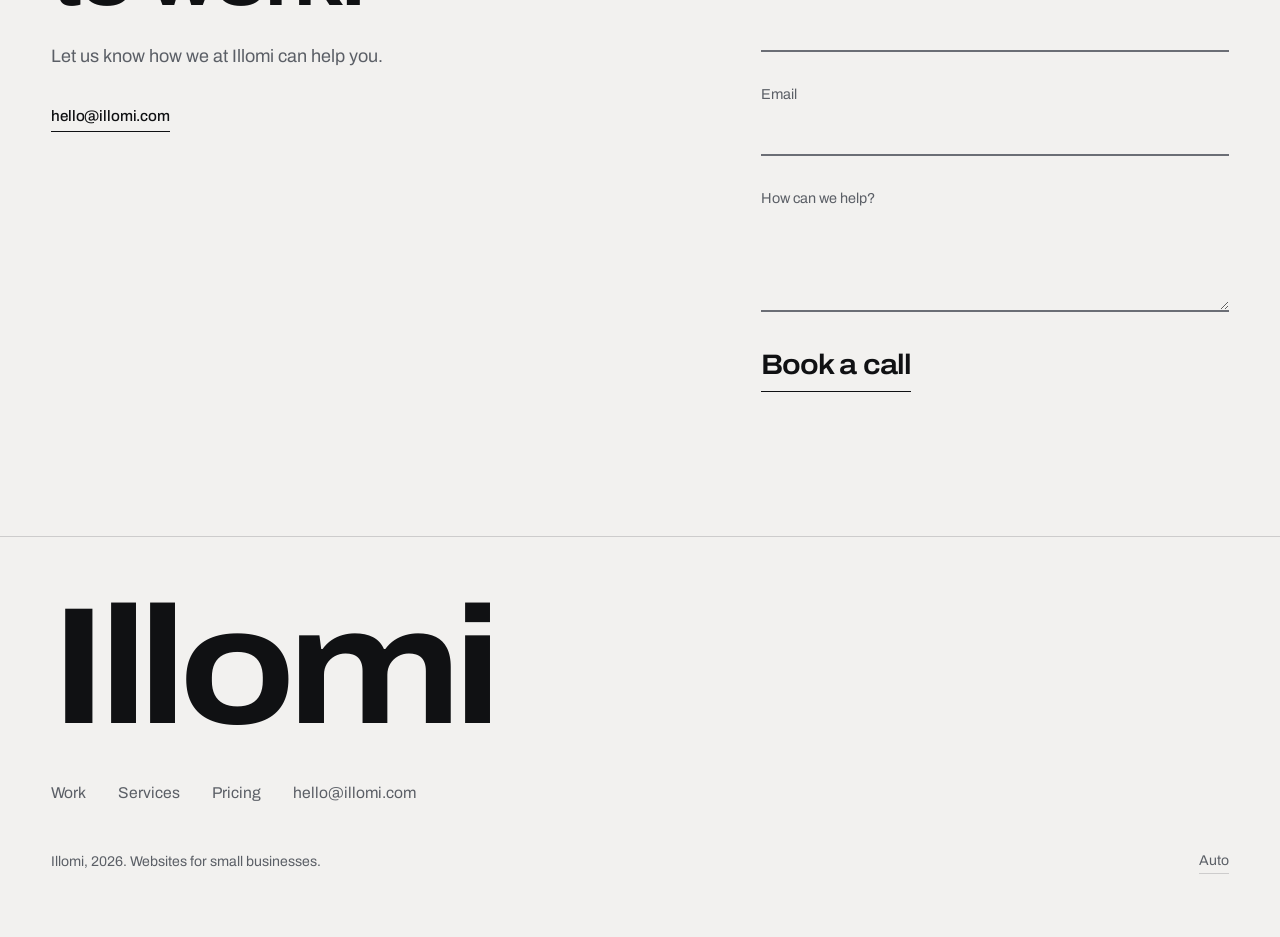
==== commit 4df15d3e: "Minor text fixes on main site No more updates for a while... prob..." ====
--- a/index.html
+++ b/index.html
@@ -180,28 +180,28 @@
   <div class="rate" data-reveal>
     <h3 class="rate__name">Starter</h3>
     <p class="rate__body" data-fill>One page. Two edits a month.</p>
-    <p class="rate__fig">$149 <span class="rate__per">a month</span></p>
+    <p class="rate__fig">$149<span class="rate__per">/month</span></p>
     <p class="rate__go"><a class="link" href="#contact">Book a call</a></p>
   </div>
 
   <div class="rate" data-reveal>
     <h3 class="rate__name">Studio</h3>
     <p class="rate__body" data-fill>Up to five pages. Ten edits a month.</p>
-    <p class="rate__fig">$249 <span class="rate__per">a month</span></p>
+    <p class="rate__fig">$249<span class="rate__per">/month</span></p>
     <p class="rate__go"><a class="link" href="#contact">Book a call</a></p>
   </div>
 
   <div class="rate" data-reveal>
     <h3 class="rate__name">Full</h3>
     <p class="rate__body" data-fill>Up to ten pages. Twenty edits a month.</p>
-    <p class="rate__fig">$399 <span class="rate__per">a month</span></p>
+    <p class="rate__fig">$399<span class="rate__per">/month</span></p>
     <p class="rate__go"><a class="link" href="#contact">Book a call</a></p>
   </div>
 
   <div class="rate" data-reveal>
     <h3 class="rate__name">Partner</h3>
-    <p class="rate__body" data-fill>Pages and edits without a limit.</p>
-    <p class="rate__fig">from $699 <span class="rate__per">a month</span></p>
+    <p class="rate__body" data-fill>Unlimited pages and edits.</p>
+    <p class="rate__fig">from $699<span class="rate__per">/month</span></p>
     <p class="rate__go"><a class="link" href="#contact">Book a call</a></p>
   </div>
 
--- a/assets/css/site.css
+++ b/assets/css/site.css
@@ -461,7 +461,7 @@
   font-size: clamp(1.5rem, 2.8vw, 2.4rem);
   font-variation-settings: "wdth" 115, "wght" 700; letter-spacing: -0.035em;
 }
-.rate__per { font-size: 0.85rem; color: var(--text-2); margin-left: 0.5rem; letter-spacing: 0; font-variation-settings: normal; }
+.rate__per { font-size: 0.85rem; color: var(--text-2); letter-spacing: 0; font-variation-settings: normal; }
 .rate__go   { grid-column: 2; grid-row: 2; margin-top: 0.75rem; }
 .price__foot { margin-top: clamp(2rem, 5vh, 3.5rem); color: var(--text-2); max-width: 52ch; }
 
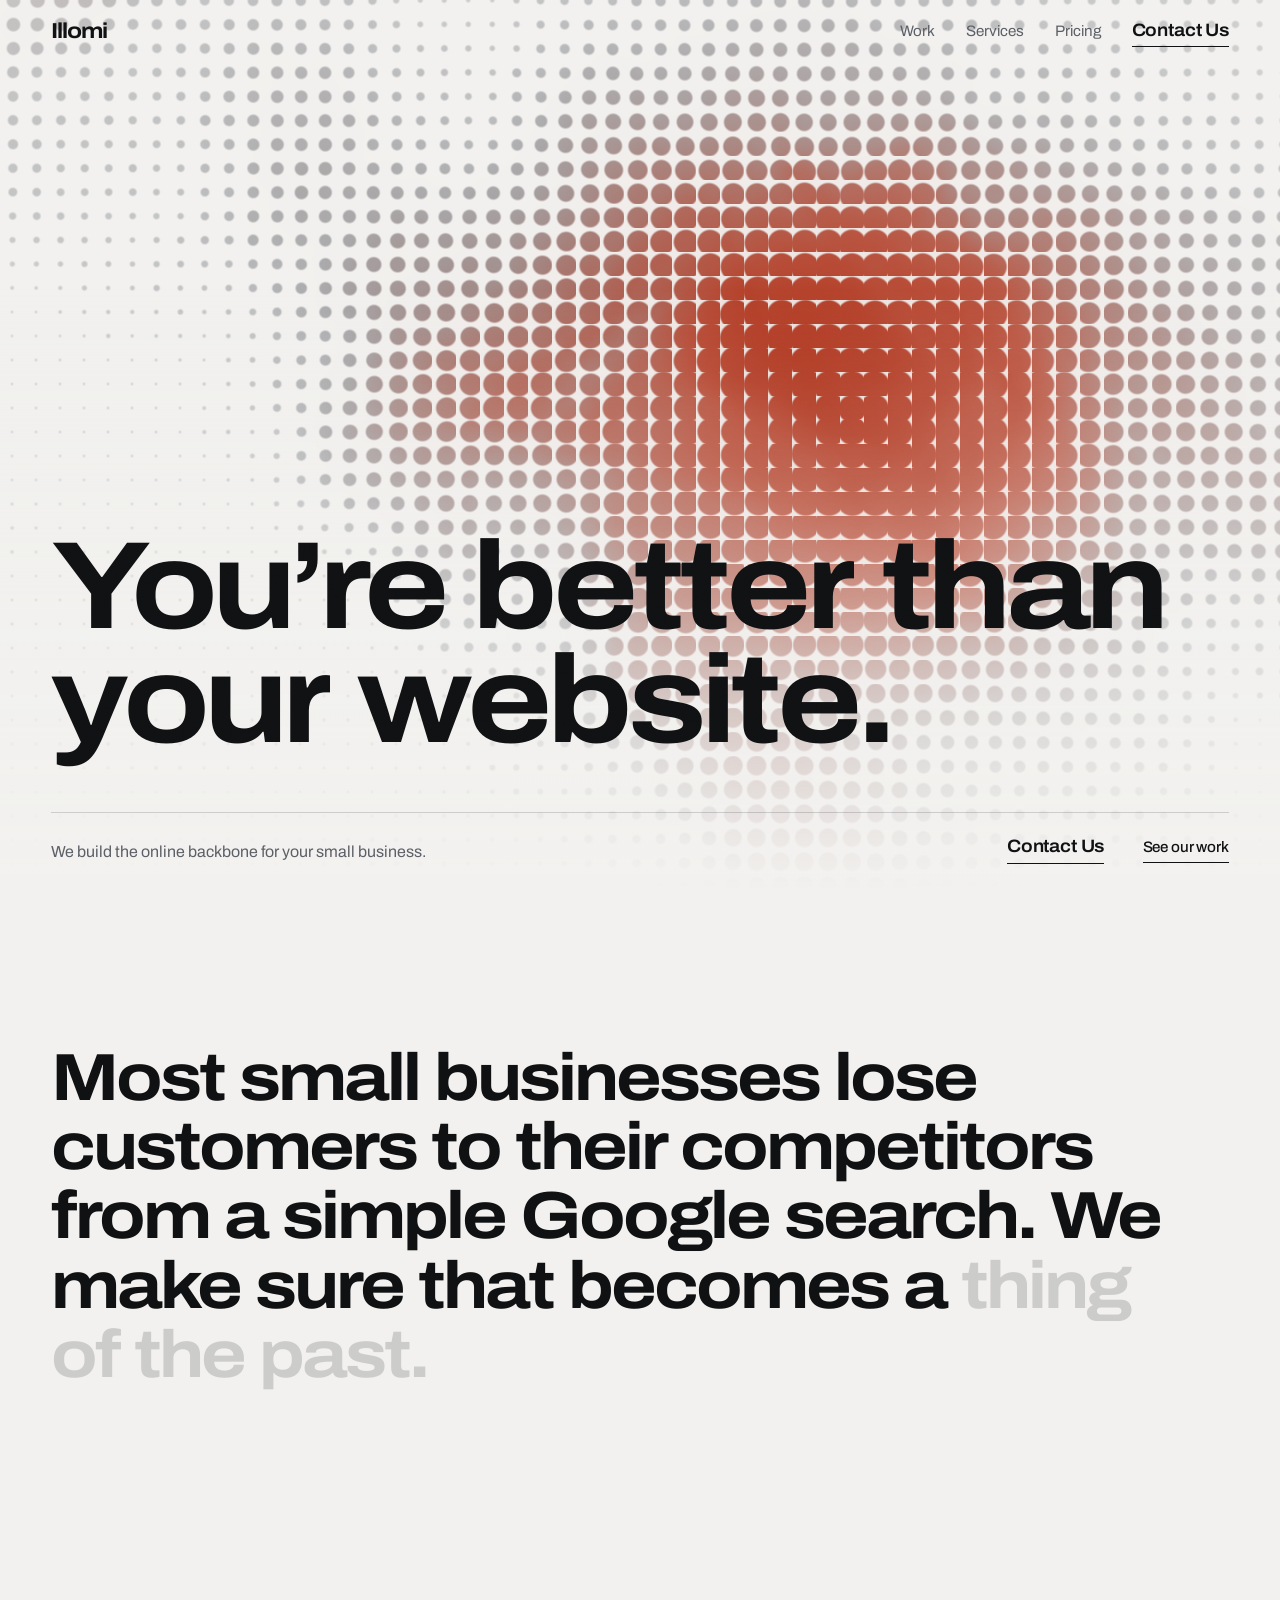
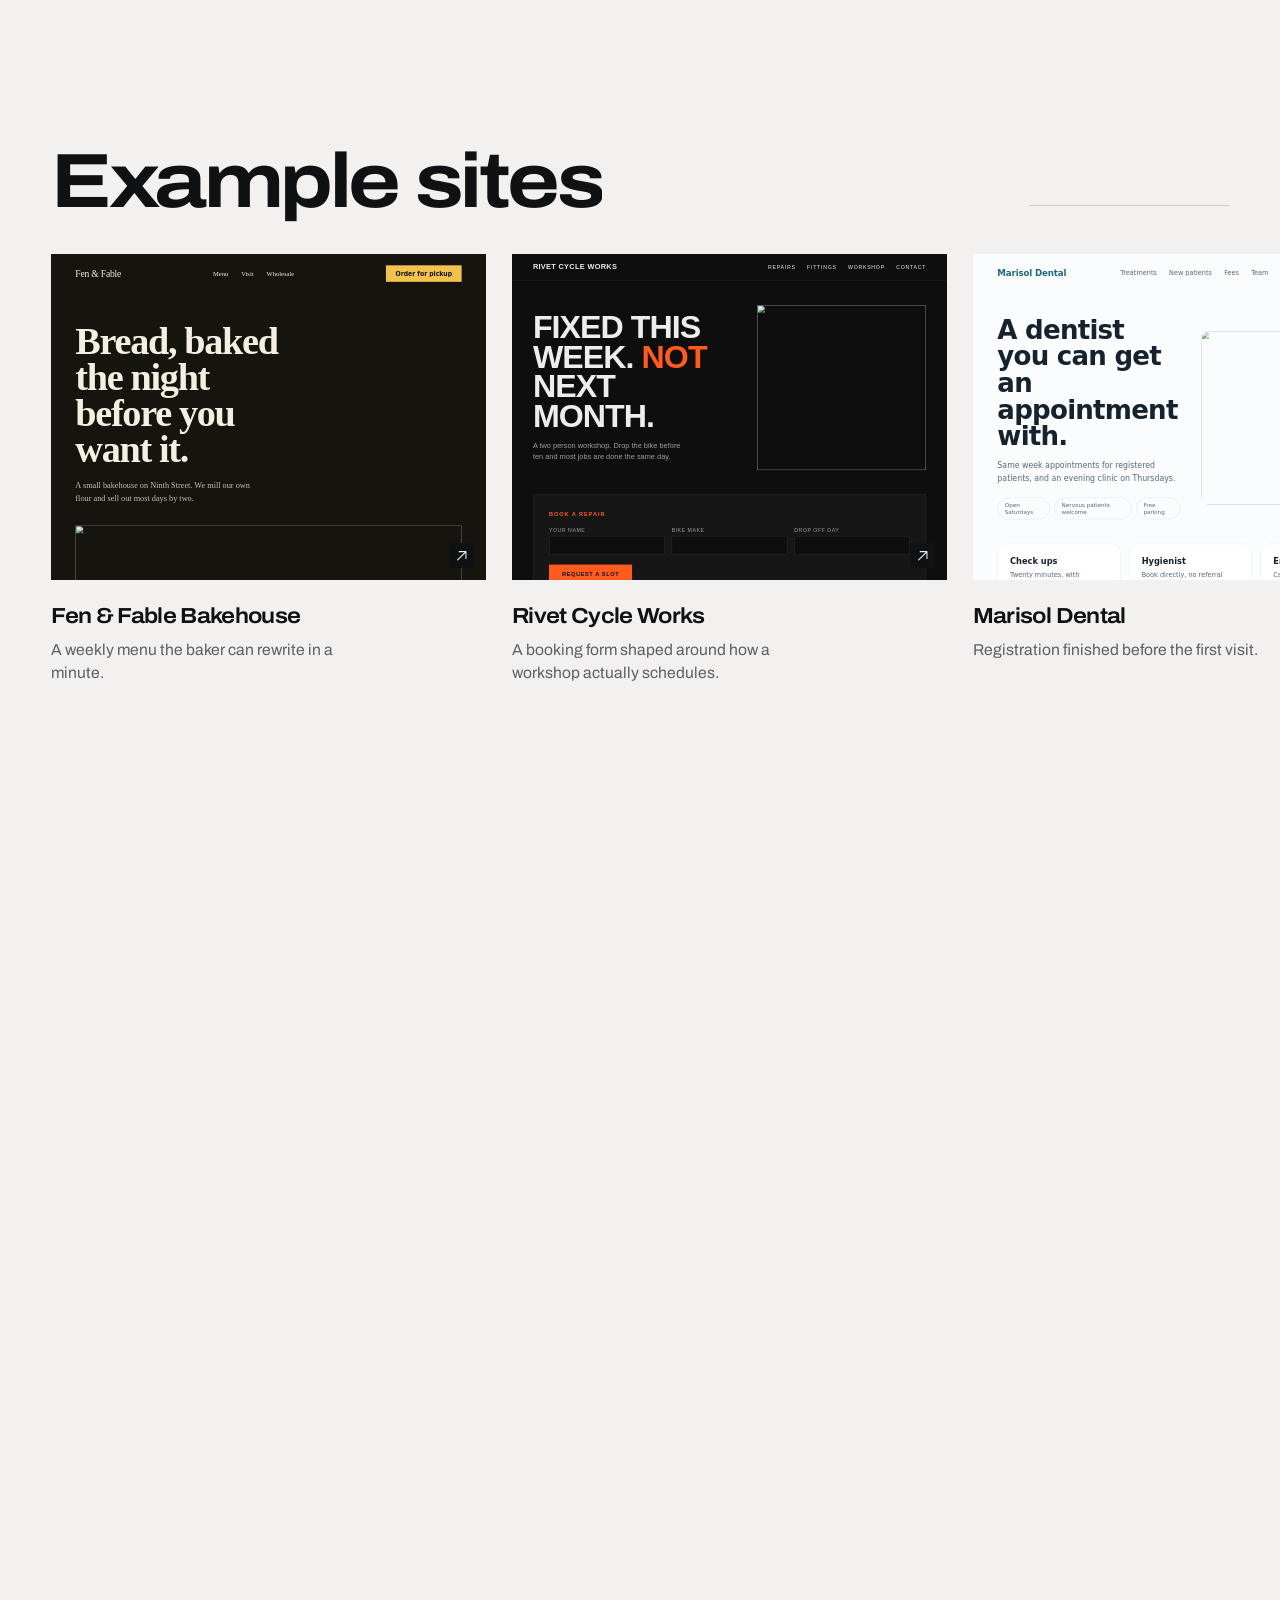
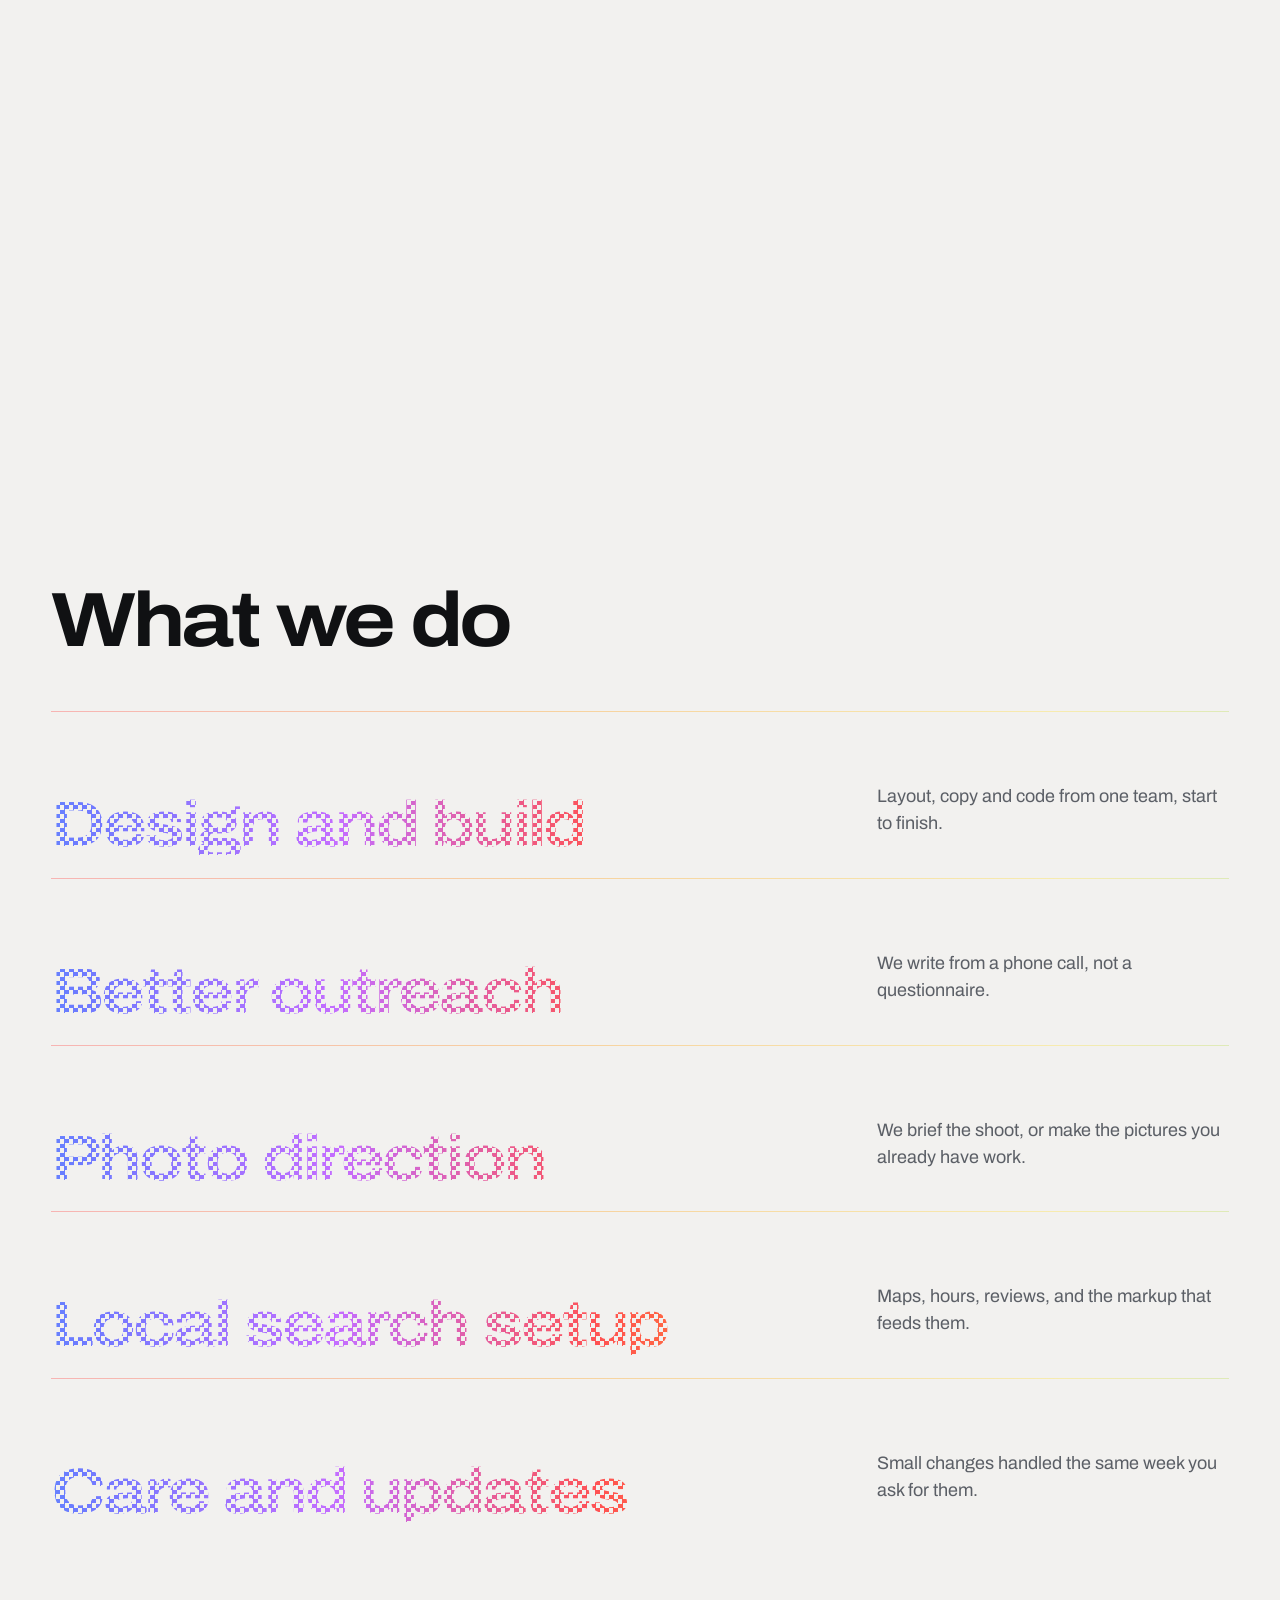
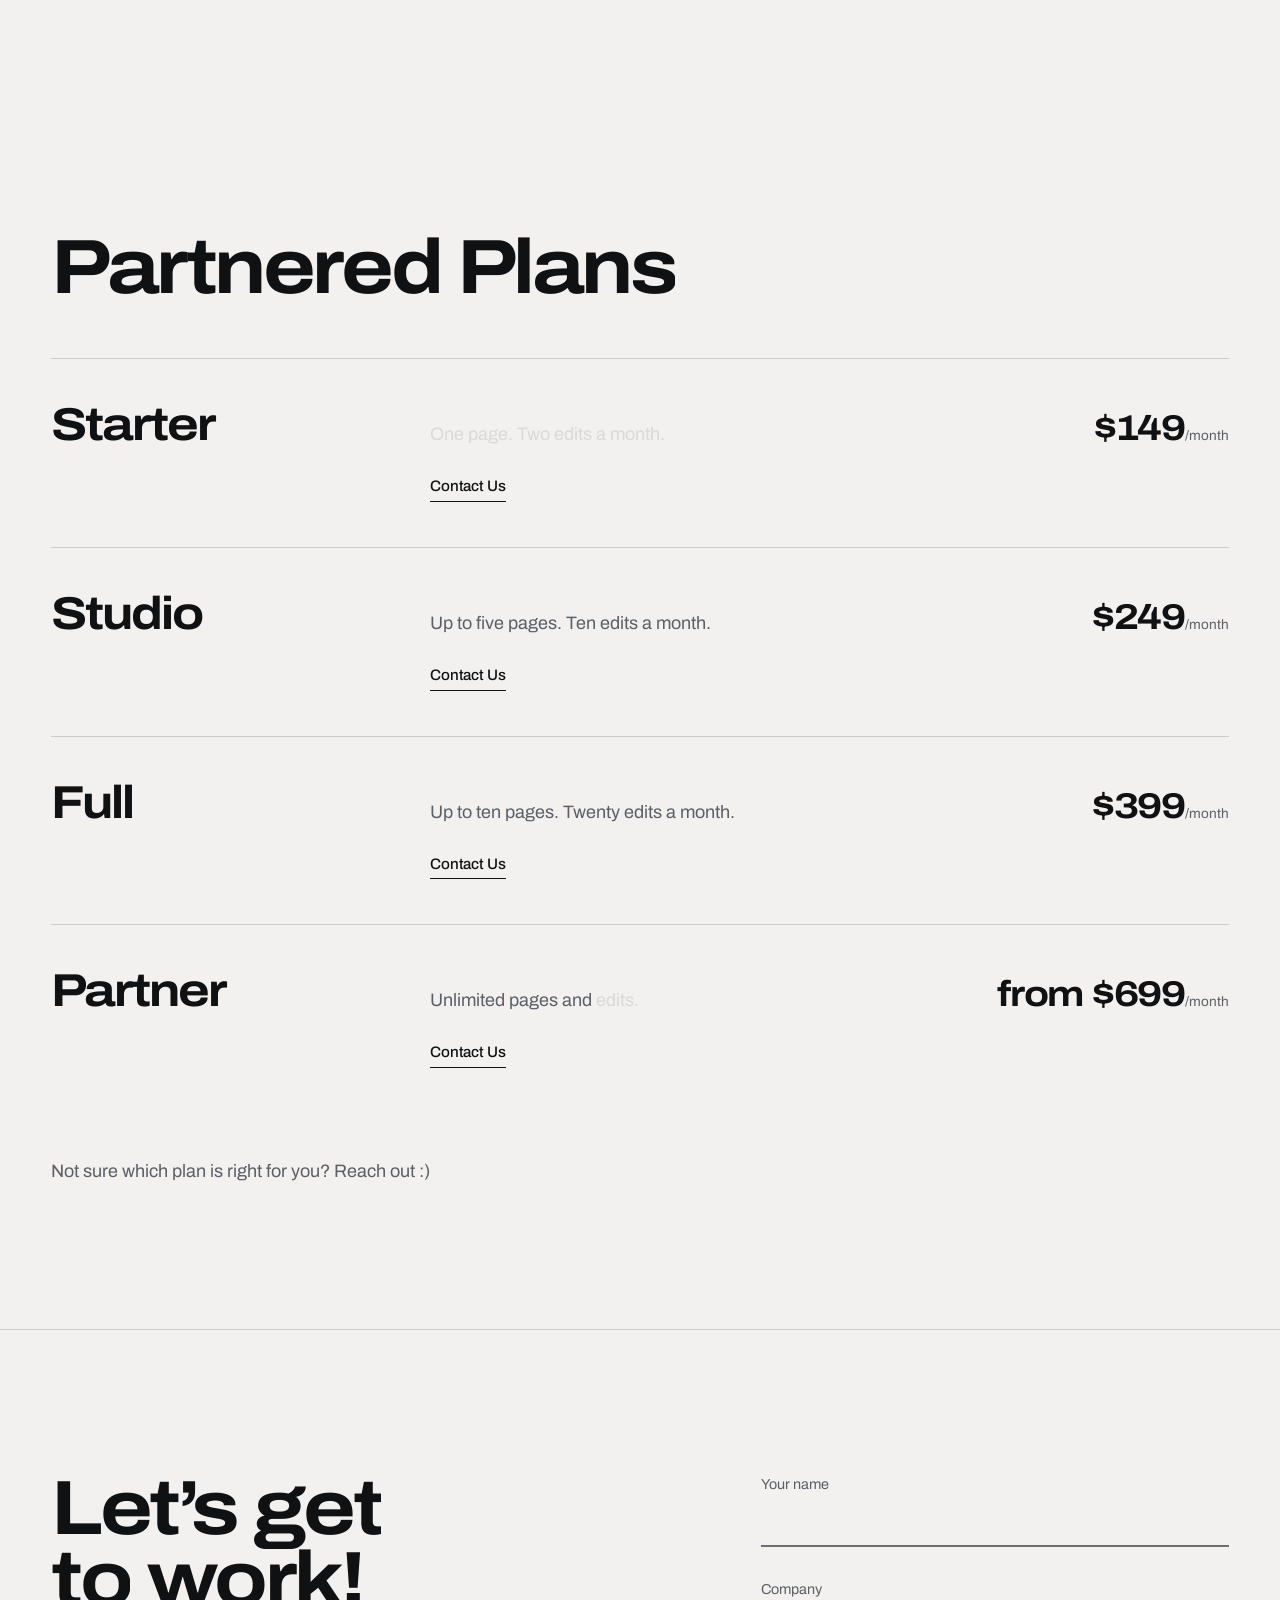
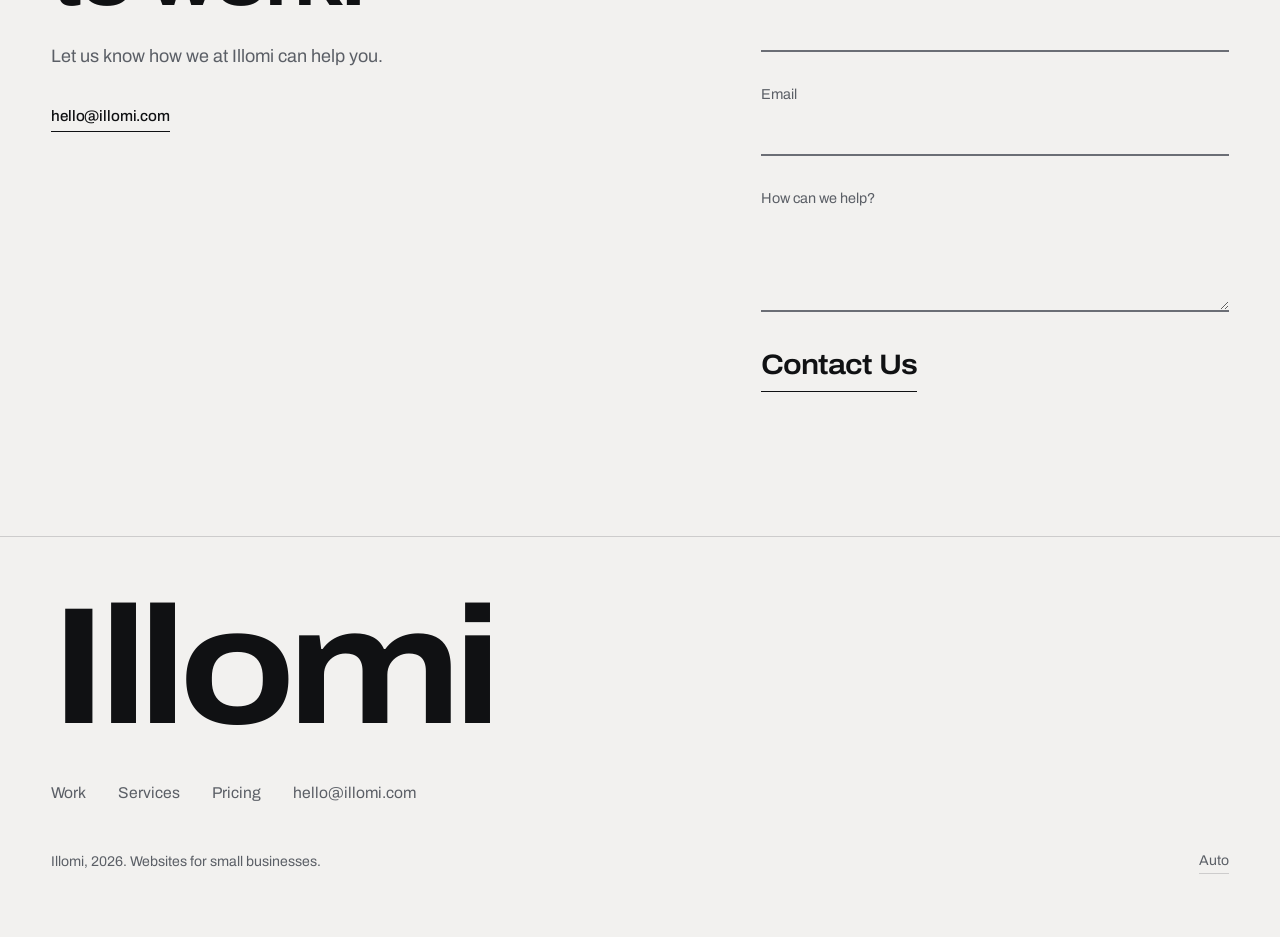
==== commit ffc4ca31: "Final Release Website for marketing and demo-ing to potential clients" ====
--- a/index.html
+++ b/index.html
@@ -9,7 +9,7 @@
 <meta name="theme-color" content="#F2F1EF" media="(prefers-color-scheme: light)">
 
 <meta property="og:title" content="Illomi | Websites for small businesses">
-<meta property="og:description" content="Fast to load, simple to update, made to get you booked.">
+<meta property="og:description" content="We build the online backbone for your small business.">
 <meta property="og:type" content="website">
 
 <link rel="preconnect" href="https://fonts.googleapis.com">
@@ -51,7 +51,7 @@
       <a href="#work">Work</a>
       <a href="#services">Services</a>
       <a href="#pricing">Pricing</a>
-      <a class="link link--lead" href="#contact">Book a call</a>
+      <a class="link link--lead" href="#contact">Contact Us</a>
     </nav>
 
     <button class="burger" id="burger" type="button" aria-label="Open menu" aria-expanded="false" aria-controls="menu">
@@ -66,7 +66,7 @@
     <a href="#work">Work</a>
     <a href="#services">Services</a>
     <a href="#pricing">Pricing</a>
-    <a href="#contact">Book a call</a>
+    <a href="#contact">Contact Us</a>
   </nav>
 </div>
 
@@ -78,11 +78,11 @@
   <div class="hero__fallback" aria-hidden="true"></div>
 
   <div class="hero__inner">
-    <h1 class="hero__title" data-split>Get found. Get booked.</h1>
+    <h1 class="hero__title" data-split>You’re better than your website.</h1>
     <div class="hero__foot">
       <p class="hero__sub" data-reveal>We build the online backbone for your small business.</p>
       <p class="hero__cta" data-reveal>
-        <a class="link link--lead" href="#contact">Book a call</a>
+        <a class="link link--lead" href="#contact">Contact Us</a>
         <a class="link" href="#work">See our work</a>
       </p>
     </div>
@@ -181,28 +181,28 @@
     <h3 class="rate__name">Starter</h3>
     <p class="rate__body" data-fill>One page. Two edits a month.</p>
     <p class="rate__fig">$149<span class="rate__per">/month</span></p>
-    <p class="rate__go"><a class="link" href="#contact">Book a call</a></p>
+    <p class="rate__go"><a class="link" href="#contact">Contact Us</a></p>
   </div>
 
   <div class="rate" data-reveal>
     <h3 class="rate__name">Studio</h3>
     <p class="rate__body" data-fill>Up to five pages. Ten edits a month.</p>
     <p class="rate__fig">$249<span class="rate__per">/month</span></p>
-    <p class="rate__go"><a class="link" href="#contact">Book a call</a></p>
+    <p class="rate__go"><a class="link" href="#contact">Contact Us</a></p>
   </div>
 
   <div class="rate" data-reveal>
     <h3 class="rate__name">Full</h3>
     <p class="rate__body" data-fill>Up to ten pages. Twenty edits a month.</p>
     <p class="rate__fig">$399<span class="rate__per">/month</span></p>
-    <p class="rate__go"><a class="link" href="#contact">Book a call</a></p>
+    <p class="rate__go"><a class="link" href="#contact">Contact Us</a></p>
   </div>
 
   <div class="rate" data-reveal>
     <h3 class="rate__name">Partner</h3>
     <p class="rate__body" data-fill>Unlimited pages and edits.</p>
     <p class="rate__fig">from $699<span class="rate__per">/month</span></p>
-    <p class="rate__go"><a class="link" href="#contact">Book a call</a></p>
+    <p class="rate__go"><a class="link" href="#contact">Contact Us</a></p>
   </div>
 
   <p class="price__foot" data-reveal>Not sure which plan is right for you? Reach out :)</p>
@@ -211,7 +211,7 @@
 <!-- ============ CONTACT ============ -->
 <section class="contact" id="contact">
   <div class="contact__copy">
-    <h2 class="h2 contact__h" data-split>Let's get to work!</h2>
+    <h2 class="h2 contact__h" data-split>Let’s get to work!</h2>
     <p class="contact__lead" data-reveal>Let us know how we at Illomi can help you.</p>
     <p class="contact__mail" data-reveal><a class="link" href="mailto:hello@illomi.com">hello@illomi.com</a></p>
   </div>
@@ -241,7 +241,7 @@
     </div>
 
     <button class="submit" type="submit">
-      <span class="submit__label">Book a call</span>
+      <span class="submit__label">Contact Us</span>
       <span class="submit__rule" aria-hidden="true"></span>
     </button>
 
--- a/assets/css/site.css
+++ b/assets/css/site.css
@@ -230,7 +230,7 @@
   display: grid; gap: clamp(2rem, 6vh, 4rem);
 }
 .hero__title {
-  font-size: clamp(2.75rem, 10.4vw, 9.5rem);
+  font-size: clamp(2.4rem, 9.7vw, 9.5rem);
   max-width: 18ch;
 }
 .hero__foot {
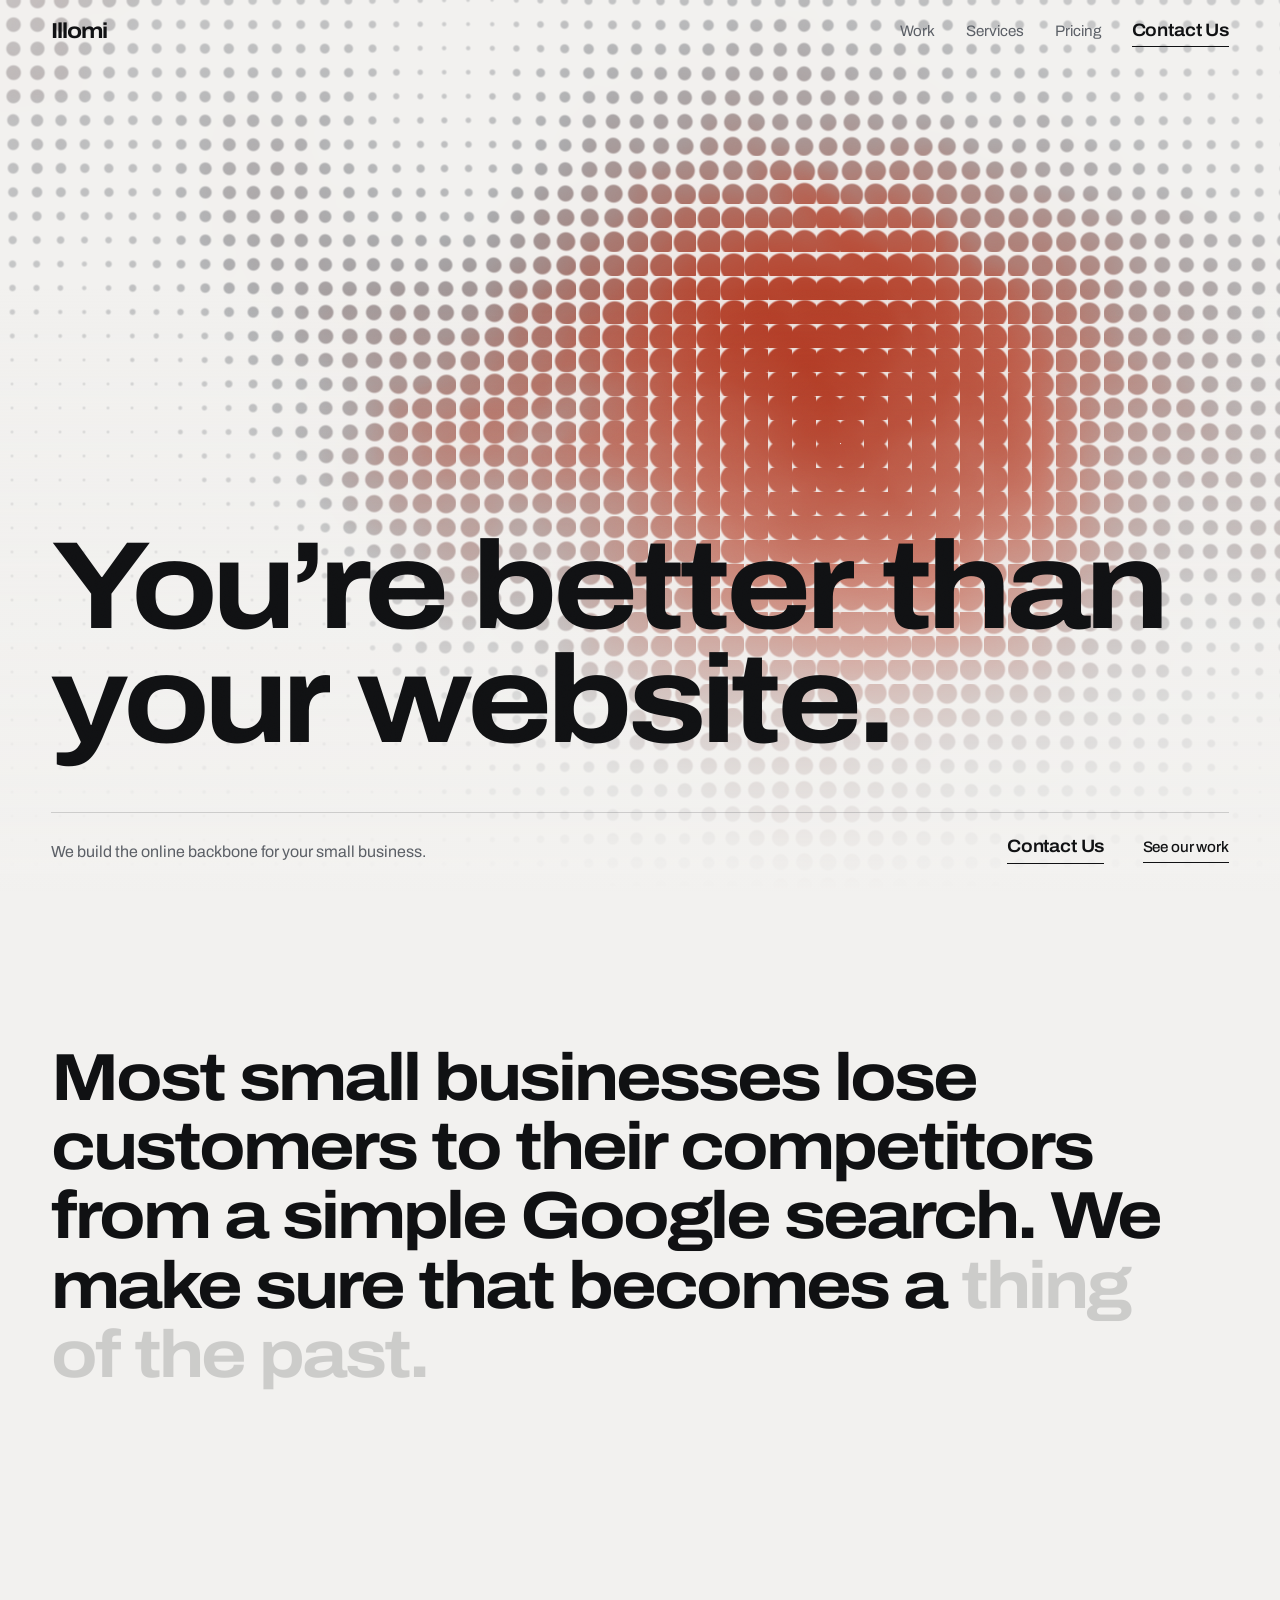
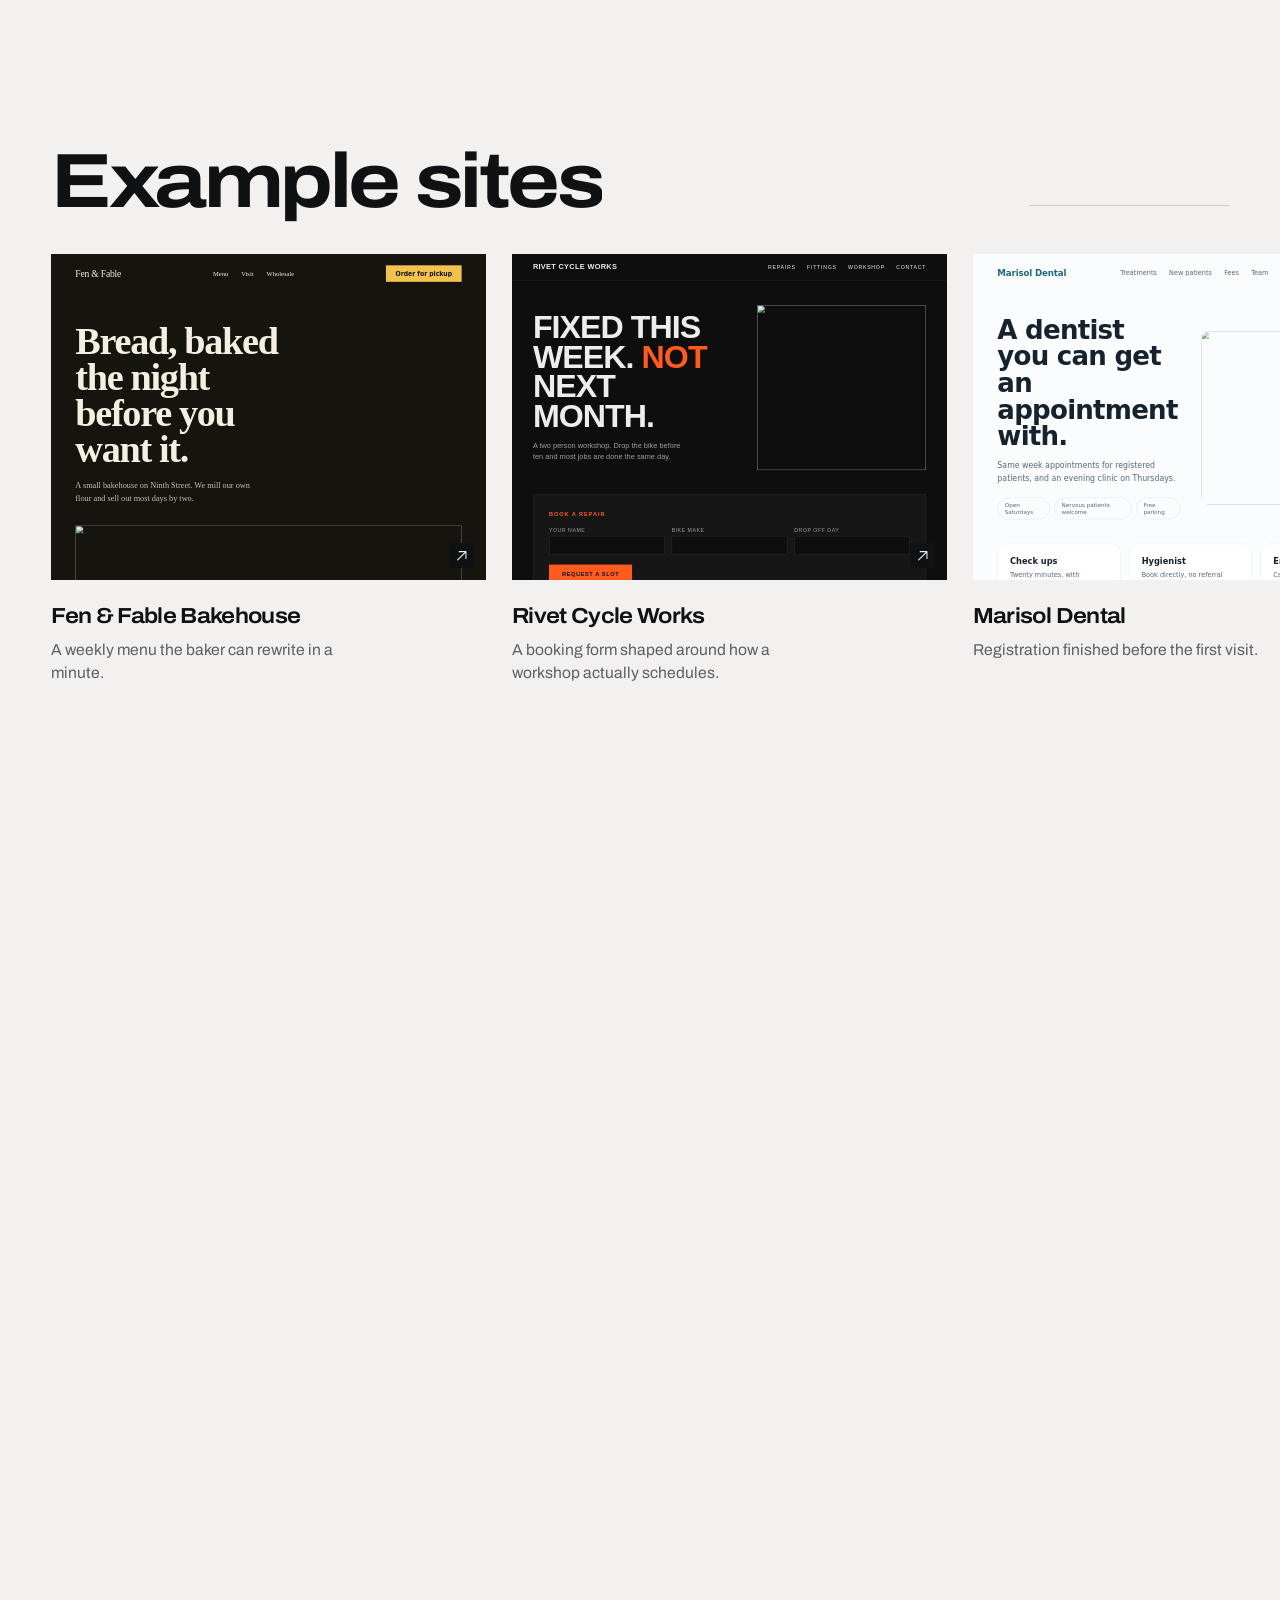
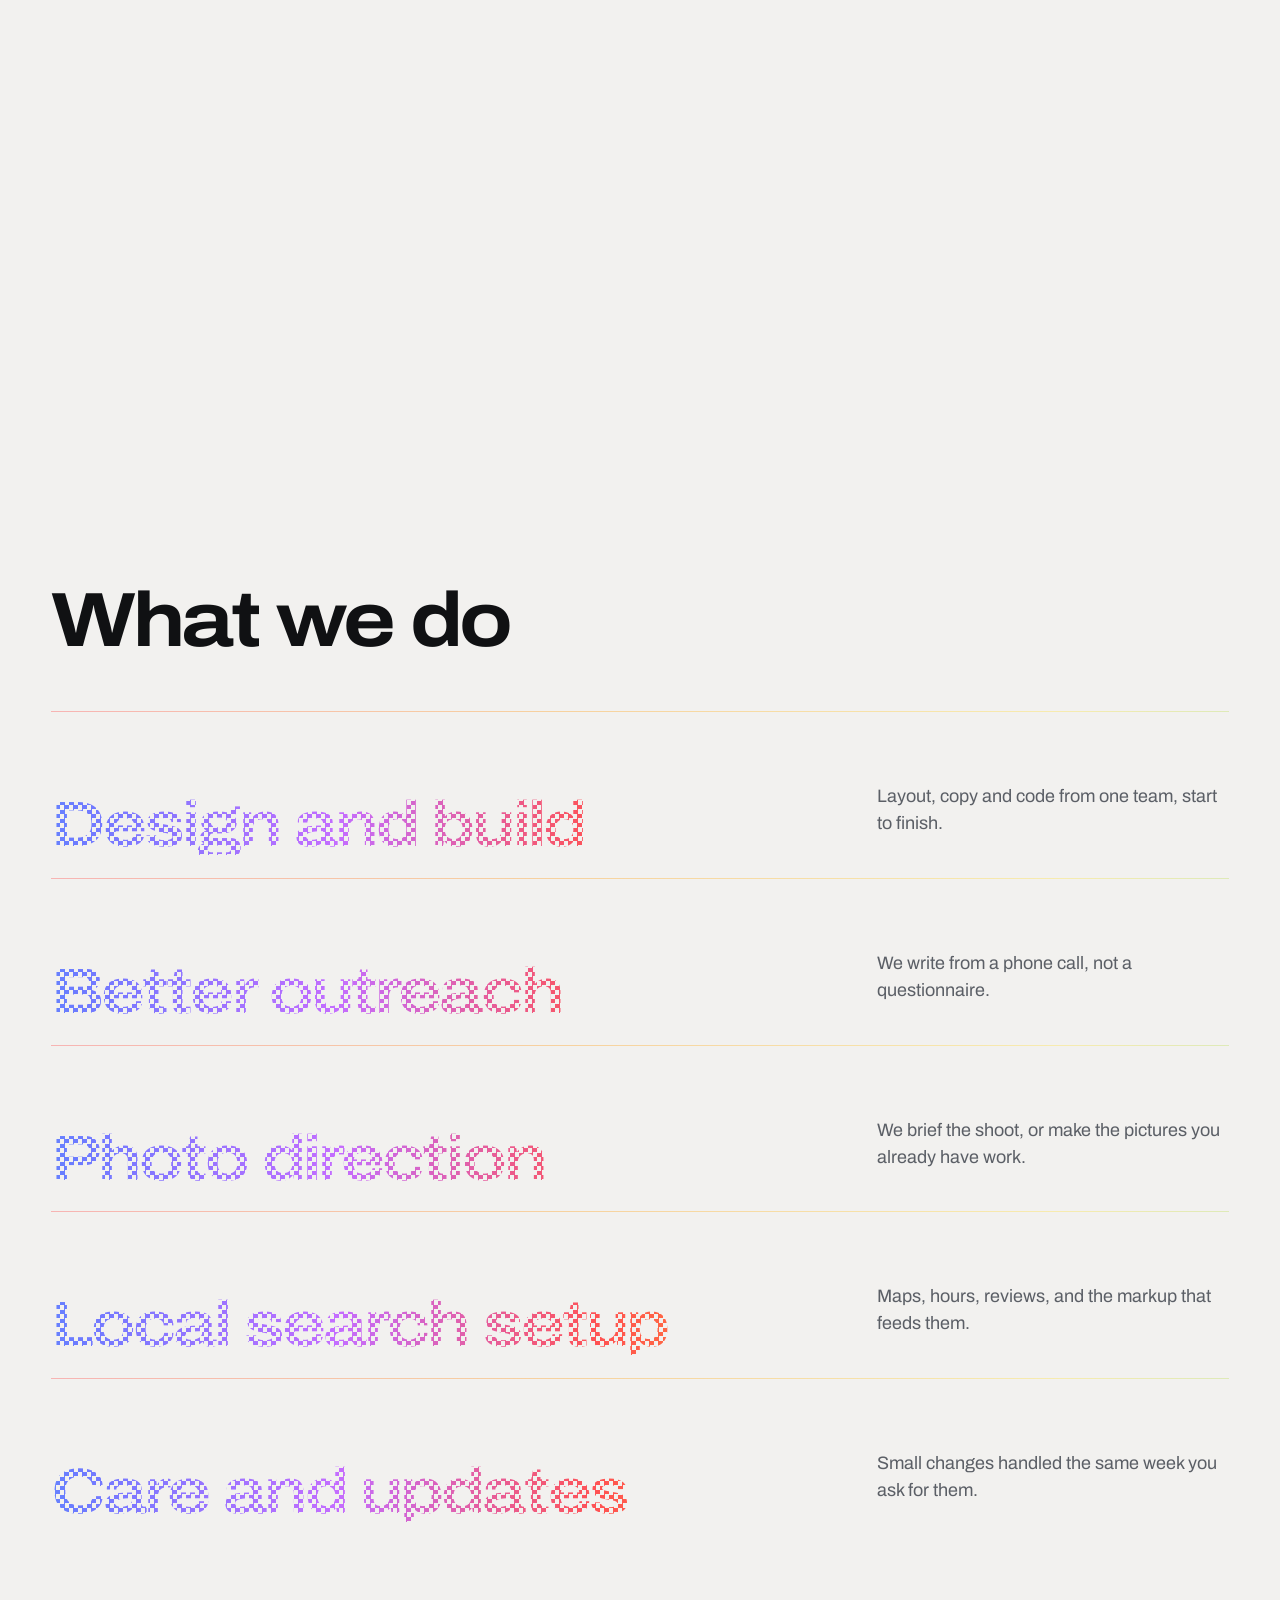
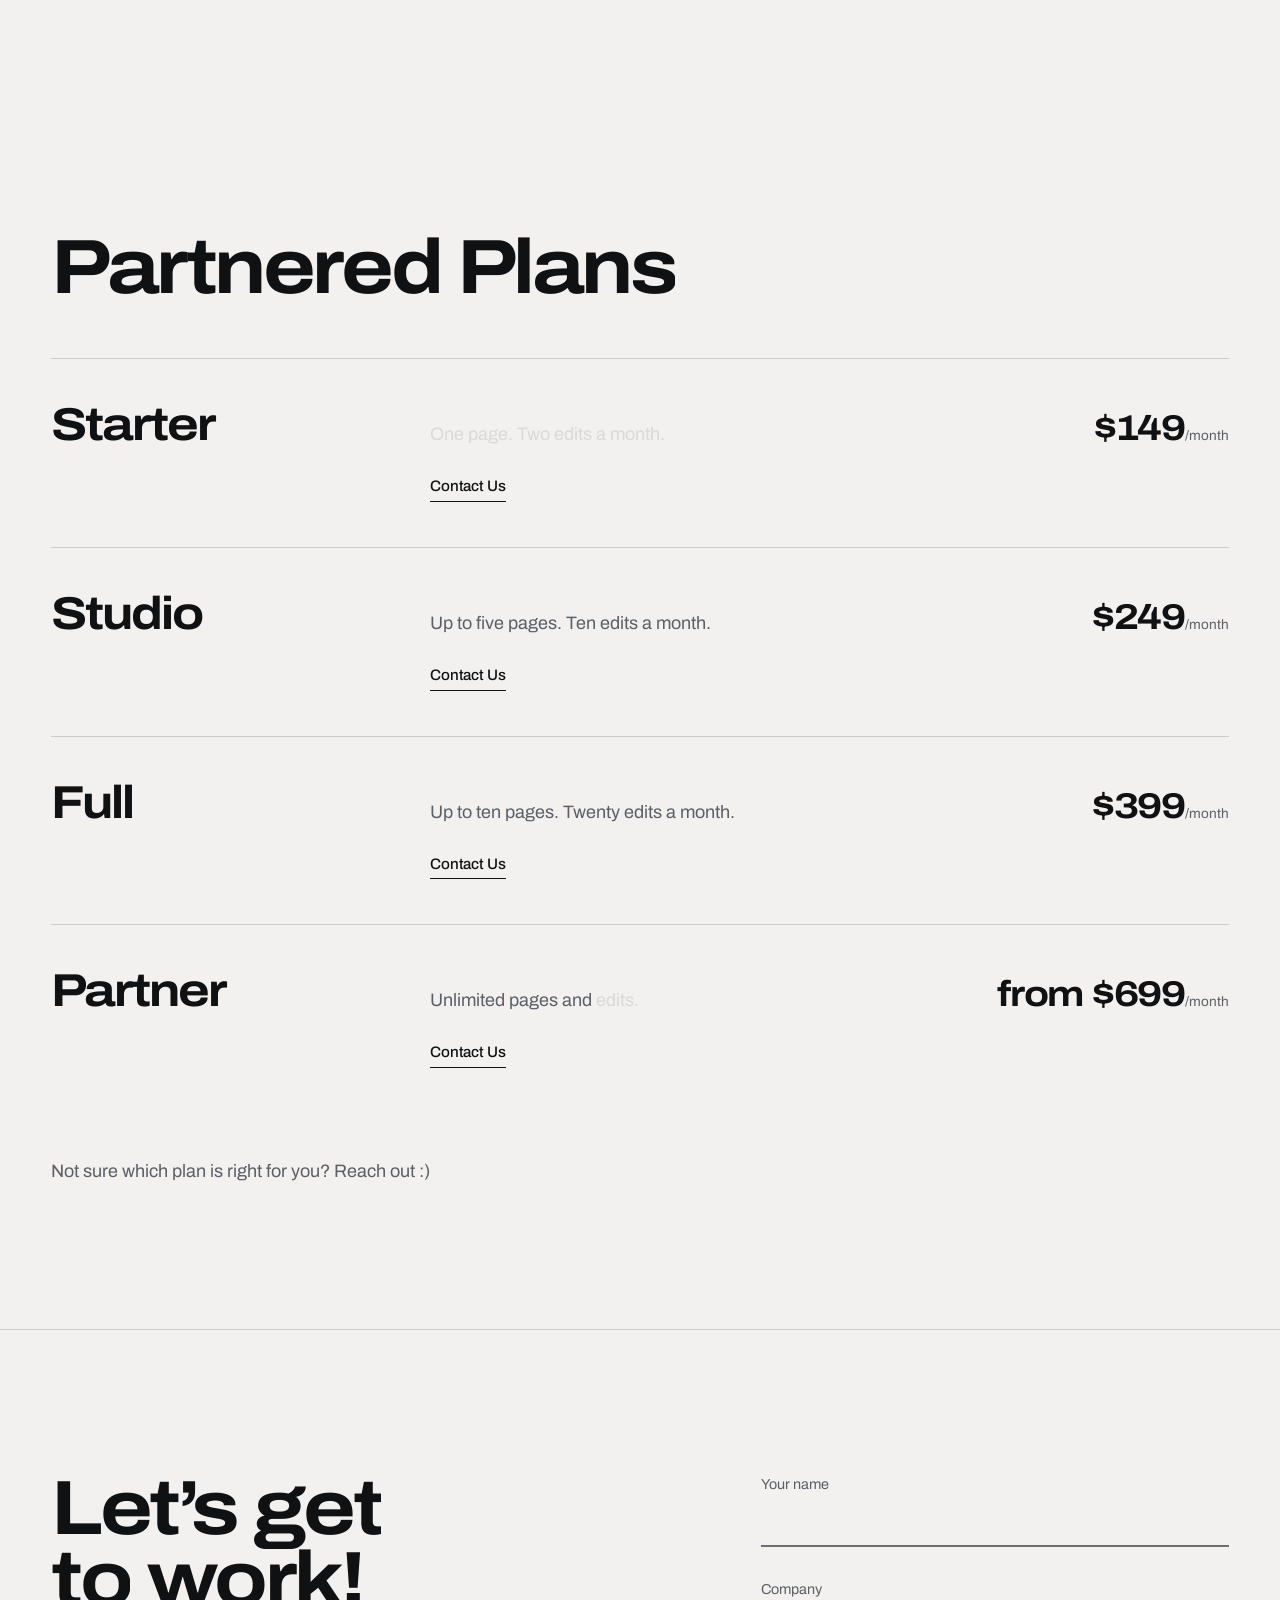
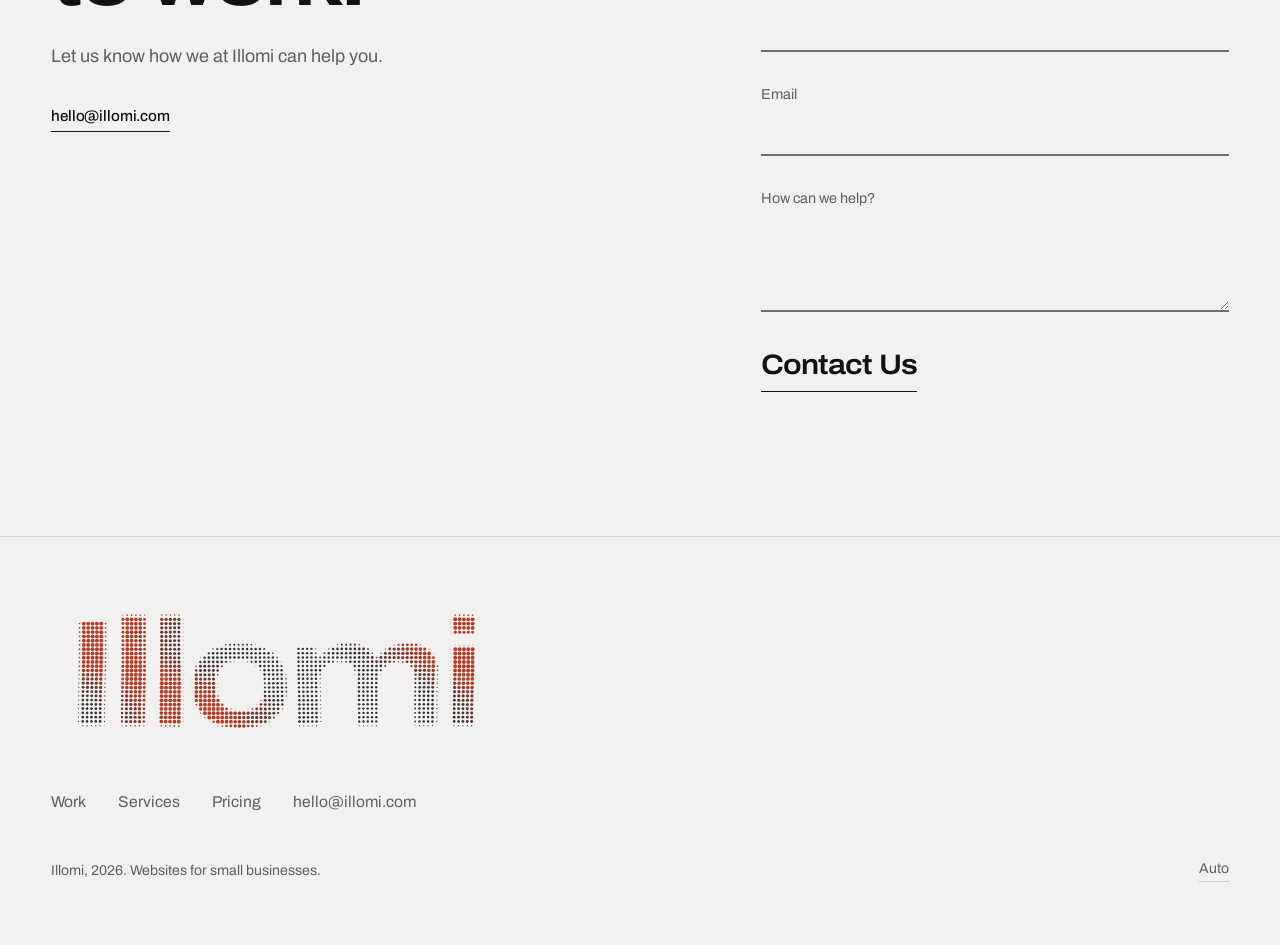
==== commit 3e1daa72: "JK now we can show the website to clients" ====
--- a/index.html
+++ b/index.html
@@ -253,7 +253,10 @@
 
 <footer class="foot">
   <div class="foot__inner">
-    <p class="foot__word">Illomi</p>
+    <div class="foot__mark" id="foot-mark">
+      <p class="foot__word">Illomi</p>
+      <canvas class="foot__canvas" id="foot-canvas" aria-hidden="true"></canvas>
+    </div>
     <nav class="foot__links" aria-label="Footer">
       <a href="#work">Work</a>
       <a href="#services">Services</a>
@@ -286,6 +289,7 @@
 
 <div class="grain" aria-hidden="true"></div>
 
+<script src="assets/js/wordmark-data.js" defer></script>
 <script src="assets/js/hero-gl.js" defer></script>
 <script src="assets/js/app.js" defer></script>
 </body>
--- a/assets/css/site.css
+++ b/assets/css/site.css
@@ -24,6 +24,17 @@
   --line-strong: rgba(242, 241, 238, 0.32);
   --field-line: #85878F;   /* 5.5:1 on the page, WCAG wants 3:1 for controls */
   --accent:      #E9563A;
+  /* Floor opacity for a resting dot in the wordmark. A faint light dot on
+     near black still registers; a faint dark dot on paper does not, so the two
+     appearances genuinely need different floors. At the old shared 0.30 the
+     light mode matrix measured 1.53:1 and vanished. */
+  /* The wordmark's resting ink. Dark keeps what --text-2 already gave it.
+     --dot-r0/r1 are the dot radius as a fraction of the cell, at rest and
+     at full light. On black the wide swing is the glow, so it stays. */
+  --dot-ink:     #9A9DA4;
+  --dot-min:     0.66;
+  --dot-r0:      0.14;
+  --dot-r1:      0.44;
   --grain-op:    0.05;
 
   --nav-h: 64px;
@@ -55,6 +66,17 @@
   --line-strong: rgba(16, 17, 19, 0.38);
   --field-line: #6B6E75;
   --accent:      #B33D26;
+  /* Paper needs a much darker resting dot than --text-2 (#5B5F66) gave:
+     that measured 3.0:1 and read as grey mist.
+     The bigger point: on black a partly lit field reads as glow, on
+     paper the same unevenness reads as a printing fault, half the word
+     solid and half washed out. So here the ink is held at full density
+     and the radius swing is compressed, which leaves the wind to travel
+     as hue, grey to accent. That is what keeps the word one object. */
+  --dot-ink:     #2E3238;
+  --dot-min:     1.00;
+  --dot-r0:      0.26;
+  --dot-r1:      0.18;
   --grain-op:    0.035;
   color-scheme: light;
 }
@@ -68,6 +90,10 @@
     --line-strong: rgba(16, 17, 19, 0.38);
     --field-line: #6B6E75;
     --accent:      #B33D26;
+    --dot-ink:     #2E3238;   /* see the note on the light block above */
+    --dot-min:     1.00;
+    --dot-r0:      0.26;
+    --dot-r1:      0.18;
     --grain-op:    0.035;
     color-scheme: light;
   }
@@ -519,6 +545,31 @@
   display: grid; gap: clamp(2rem, 5vh, 3.5rem);
 }
 .foot__word { font-size: clamp(3rem, 13vw, 11rem); line-height: 0.82; }
+
+/* The live wordmark. The canvas is TRANSPARENT and only paints dots, so the
+   page background shows through it and it is correct in both appearances
+   without knowing which one is active. Colours come from the same two tokens
+   the hero field uses. Without JS the plain text stays exactly as it was. */
+.foot__mark { position: relative; }
+.foot__canvas { display: none; }
+.is-wordmark-live .foot__mark {
+  /* On desktop this is the size the text wordmark was: its advance is 2.7em
+     at the very same clamp, so nothing in the footer moves. The lower bound is
+     raised from 3rem because at the old mobile size the mark was 137px wide,
+     where a halftone is not perceptible and the plain type would have been
+     better. It needs room to be worth doing. */
+  width: min(92%, calc(2.7 * clamp(6rem, 13vw, 11rem)));
+  aspect-ratio: 1 / var(--mark-aspect, 0.322);
+}
+.is-wordmark-live .foot__canvas {
+  display: block; position: absolute; inset: 0;
+  width: 100%; height: 100%;
+}
+/* kept in the accessibility tree, taken out of the picture */
+.is-wordmark-live .foot__word {
+  position: absolute; width: 1px; height: 1px; overflow: hidden;
+  clip-path: inset(50%); white-space: nowrap;
+}
 .foot__links { display: flex; flex-wrap: wrap; gap: 0.5rem 2rem; }
 .foot__links a { color: var(--text-2); font-size: 0.98rem; transition: color 0.3s var(--ease); }
 .foot__links a:hover { color: var(--text); }
